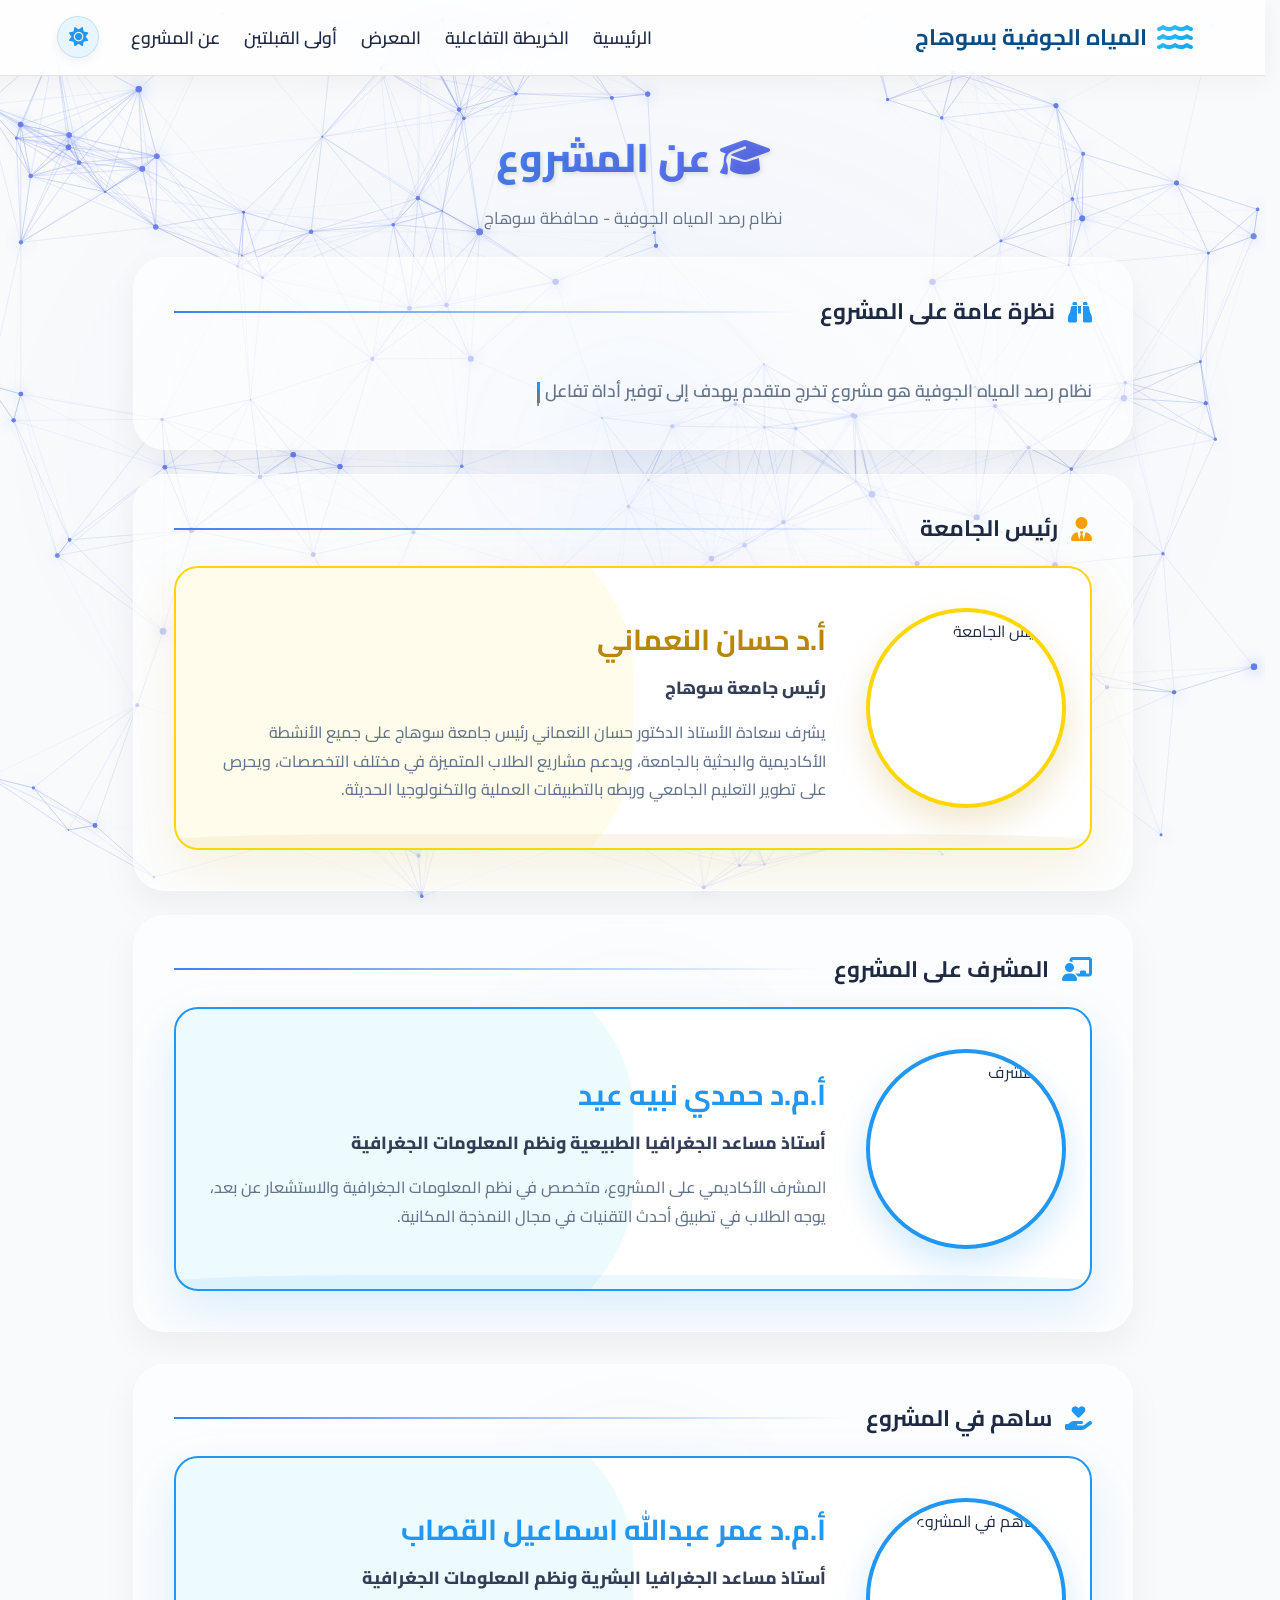
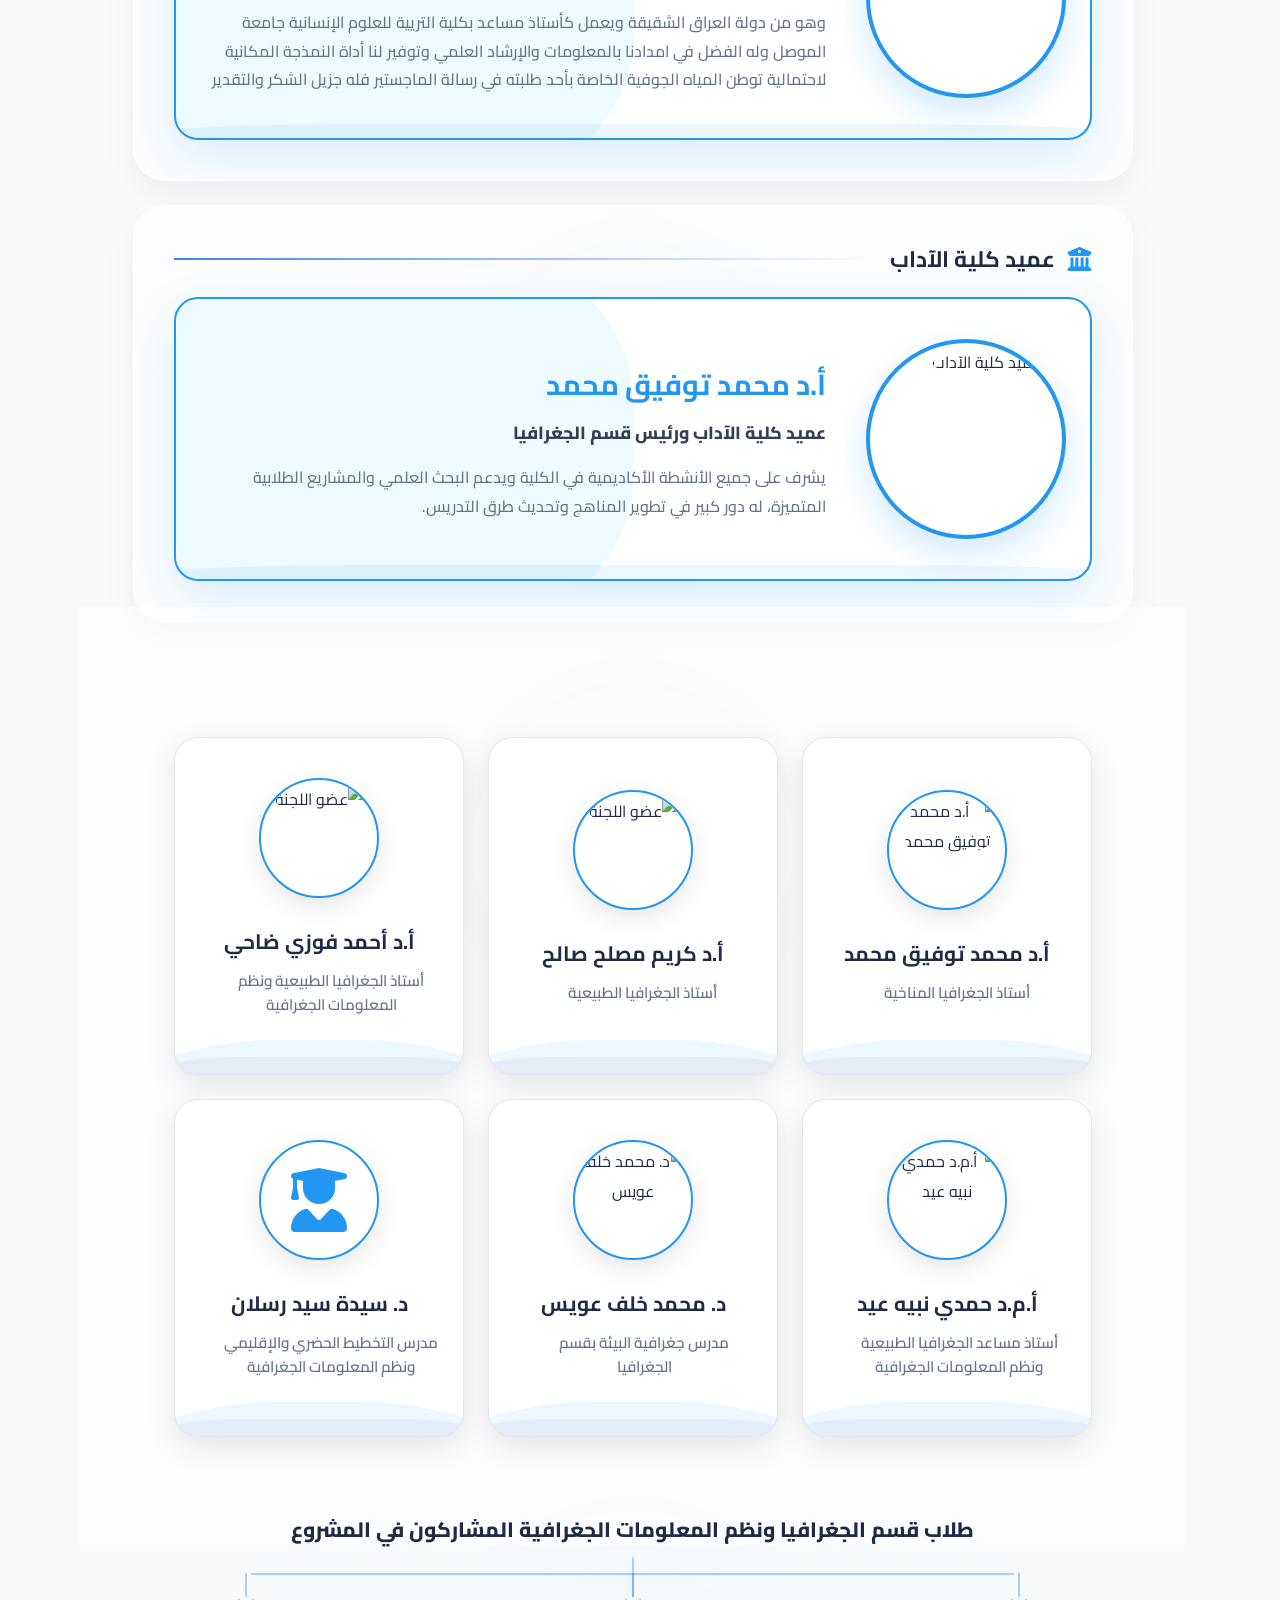
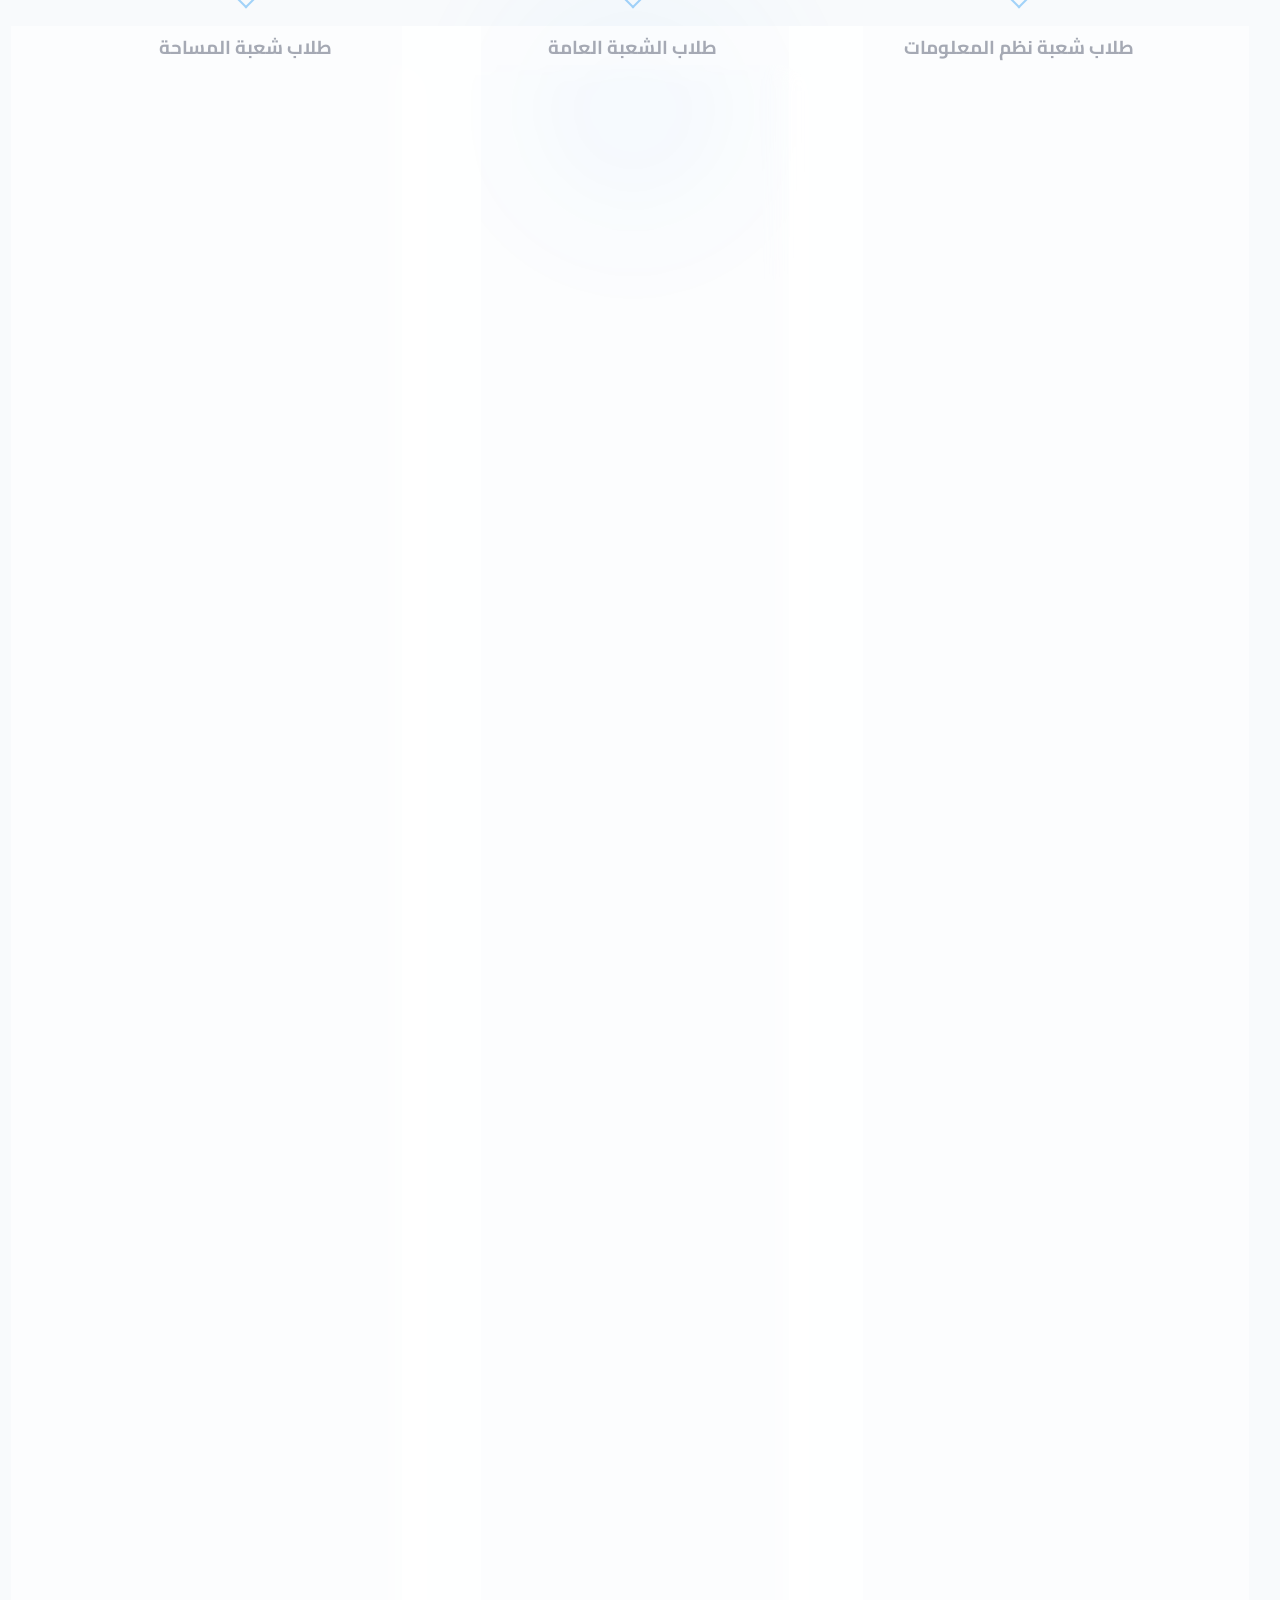
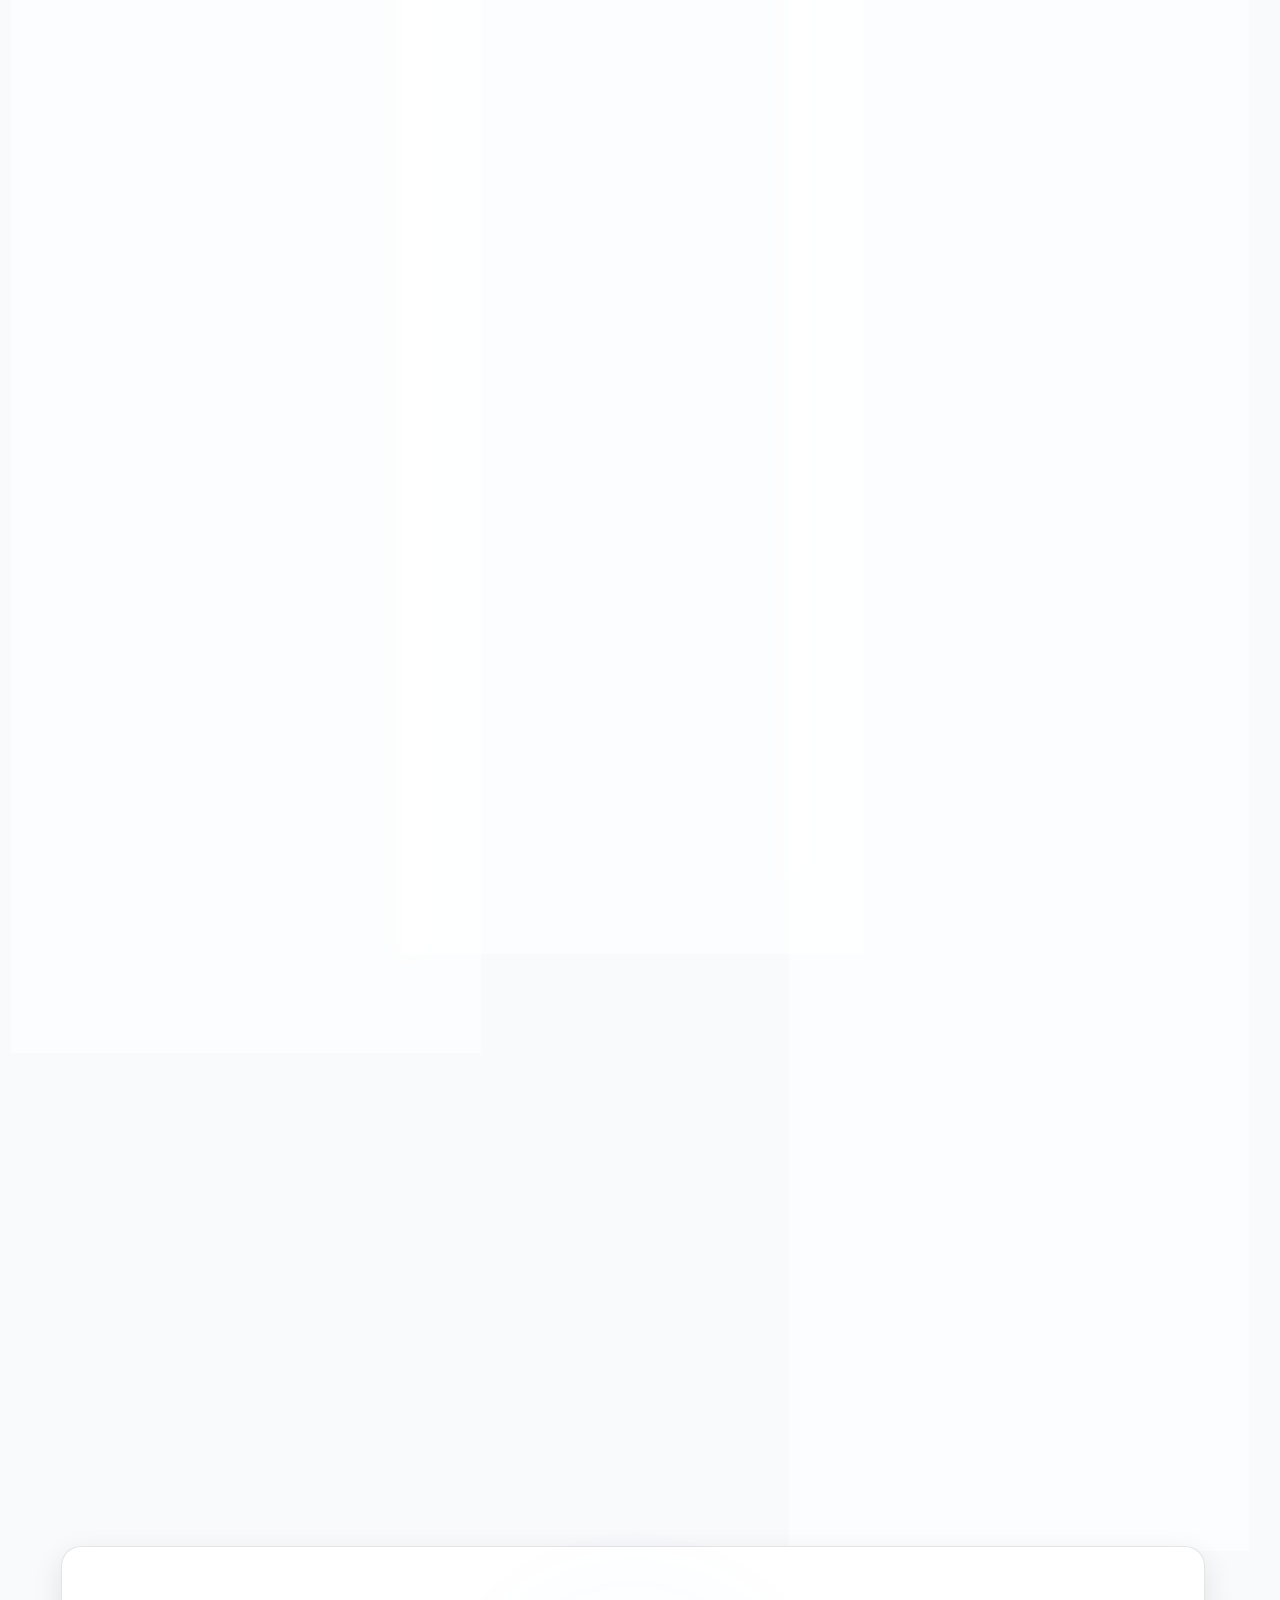
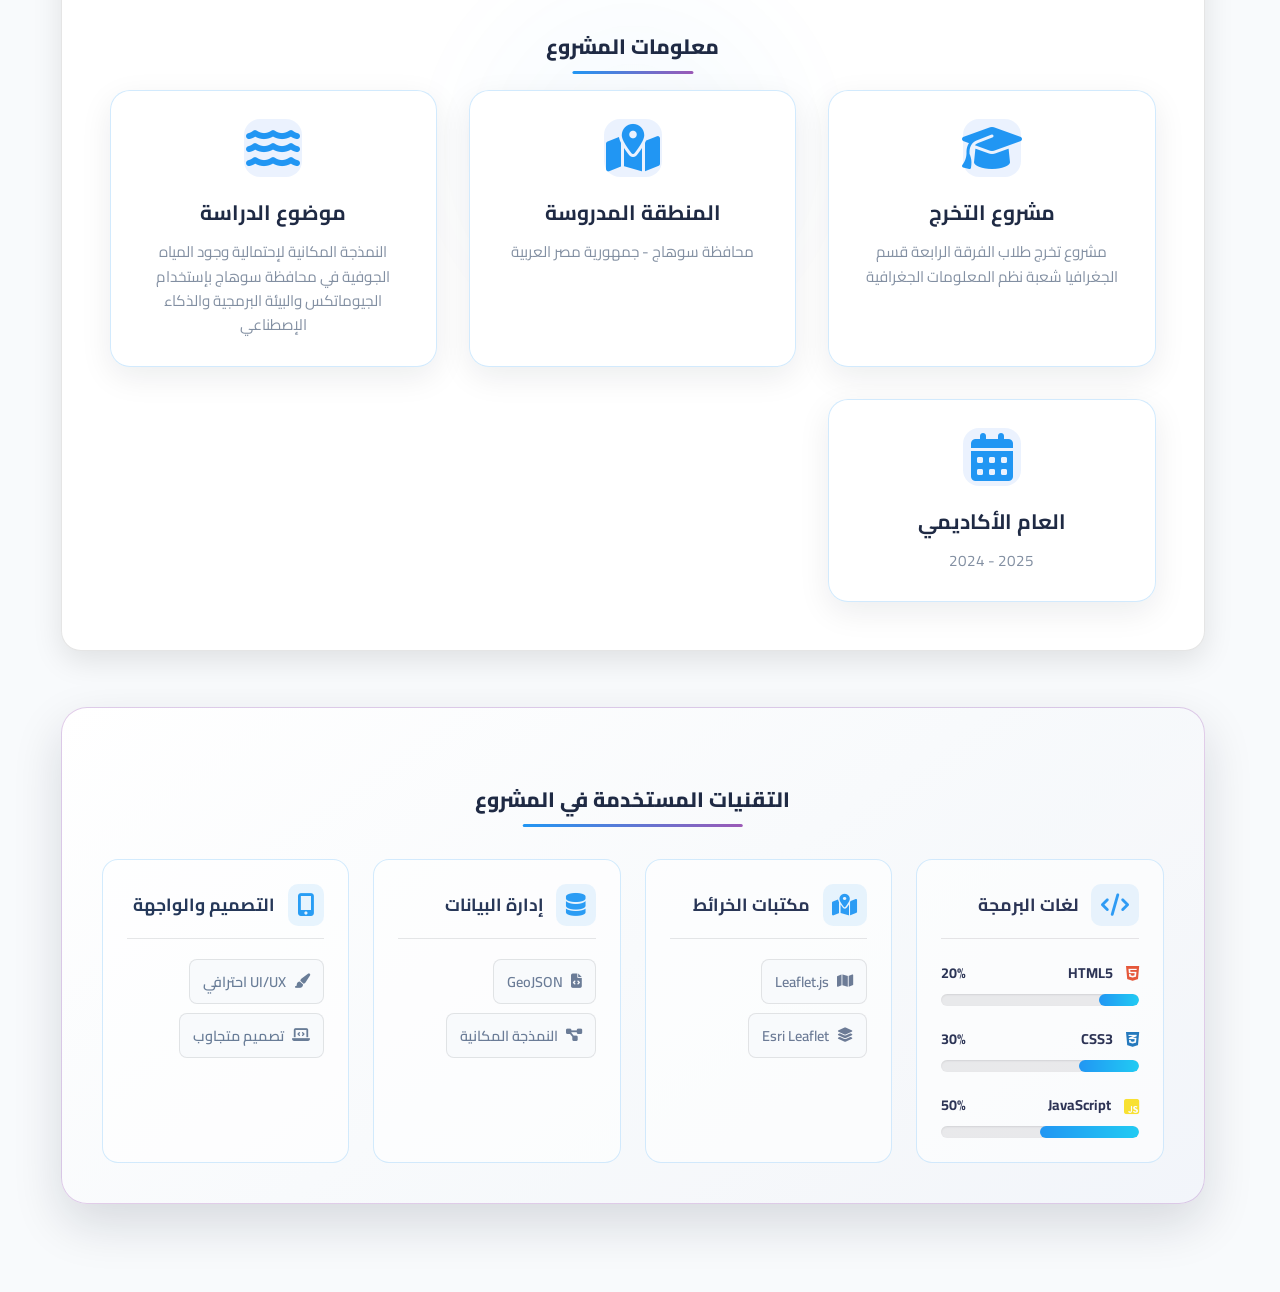
==== about.html @ 83d54e00 "Add files via upload" ====
<!DOCTYPE html>
<html lang="ar" dir="rtl">

<head>
    <meta charset="UTF-8">
    <meta name="viewport" content="width=device-width, initial-scale=1.0">
    <title>عن المشروع - النمذجة المكانية للمياه الجوفية</title>

    <!-- Fonts & Icons -->
    <link href="https://fonts.googleapis.com/css2?family=Cairo:wght@300;400;600;700;800&display=swap" rel="stylesheet">
    <link rel="stylesheet" href="https://cdnjs.cloudflare.com/ajax/libs/font-awesome/6.4.0/css/all.min.css">

    <!-- Network Animation CSS -->
    <link rel="stylesheet" href="css/network-animation.css">

    <!-- Theme Switcher CSS -->
    <link rel="stylesheet" href="css/theme-switcher.css">

    <style>
        :root {
            color-scheme: light dark;
            --accent-blue: #2196F3;
            --accent-blue-rgb: 33, 150, 243;
            --accent-purple-rgb: 155, 89, 182;
            --bg-primary: #f8fafc;
            --bg-card: #ffffff;
            --bg-card-rgb: 255, 255, 255;
            --text-primary: #1f2a44;
            --text-secondary: #64748b;
            --border-color: rgba(0, 0, 0, 0.1);
            --shadow: 0 10px 30px rgba(0, 0, 0, 0.1);
        }

        [data-theme="dark"] {
            --bg-primary: #0f172a;
            --bg-card: #1e293b;
            --bg-card-rgb: 30, 41, 59;
            --text-primary: #f8fafc;
            --text-secondary: #94a3b8;
            --border-color: rgba(255, 255, 255, 0.1);
        }

        * {
            margin: 0;
            padding: 0;
            box-sizing: border-box;
        }

        body {
            font-family: 'Cairo', sans-serif;
            background-color: var(--bg-primary);
            min-height: 100vh;
            color: var(--text-primary);
            overflow-x: hidden;
            width: 100%;
            position: relative;
            transition: background 0.4s ease, color 0.4s ease;
            overflow-x: hidden;
            /* Prevent horizontal scroll */
        }

        html {
            scrollbar-gutter: stable;
            isolation: isolate;
        }

        /* --- Theme Transition Animation --- */
        html.disable-transitions,
        html.disable-transitions *,
        html.disable-transitions *::before,
        html.disable-transitions *::after {
            transition: none !important;
        }

        ::view-transition-group(root) {
            animation-duration: 0.5s;
        }

        ::view-transition-old(root),
        ::view-transition-new(root) {
            animation: none;
            mix-blend-mode: normal;
        }

        [data-theme="dark"]::view-transition-new(root) {
            z-index: 9999;
        }

        [data-theme="light"]::view-transition-old(root) {
            z-index: 9999;
        }

        /* Navigation */
        /* Navbar Styles matching index.html */
        .navbar {
            position: fixed;
            top: 0;
            left: 0;
            right: 0;
            width: 100%;
            background: rgba(var(--bg-card-rgb, 255, 255, 255), 0.82);
            backdrop-filter: blur(20px);
            -webkit-backdrop-filter: blur(20px);
            z-index: 9000;
            transition: all 0.3s ease;
            box-shadow: 0 4px 30px rgba(0, 0, 0, 0.05);
            padding: 0.8rem 0;
            border-bottom: 1px solid var(--border-color);
        }

        .nav-container {
            max-width: 1200px;
            margin: 0 auto;
            padding: 0 2rem;
            display: flex;
            justify-content: space-between;
            align-items: center;
        }

        .nav-brand {
            display: flex;
            align-items: center;
            font-size: 1.5rem;
            font-weight: 700;
            font-size: clamp(1rem, 4vw, 1.4rem);
            color: #0f4c81;
            text-decoration: none;
        }

        [data-theme="dark"] .nav-brand {
            color: var(--text-primary);
        }

        .nav-brand i {
            margin-left: 10px;
            font-size: 2rem;
            background: linear-gradient(135deg, #38bdf8 0%, #0ea5e9 100%);
            -webkit-background-clip: text;
            -webkit-text-fill-color: transparent;
            background-clip: text;
        }

        /* Dark Mode Overrides for Navbar */
        [data-theme="dark"] .navbar {
            background: rgba(15, 23, 42, 0.95);
            border-bottom: 1px solid var(--border-color);
        }

        /* Navbar Scrolled State - Theme Aware */
        .navbar.scrolled {
            background: rgba(255, 255, 255, 0.98);
            box-shadow: 0 4px 20px rgba(0, 0, 0, 0.08);
        }

        [data-theme="dark"] .navbar.scrolled {
            background: rgba(15, 23, 42, 0.98);
        }

        .nav-links {
            display: flex;
            align-items: center;
            gap: 1.5rem;
        }

        .nav-link {
            text-decoration: none;
            color: var(--text-primary);
            font-weight: 600;
            transition: all 0.3s ease;
            position: relative;
            padding: 0.5rem 0;
            font-size: 1.1rem;
        }

        .hamburger {
            display: none;
            flex-direction: column;
            cursor: pointer;
        }

        .bar {
            width: 25px;
            height: 3px;
            background-color: var(--text-primary);
            margin: 3px 0;
            transition: 0.4s;
            z-index: 10001;
        }

        /* Professional Hamburger Animation */
        .hamburger .bar {
            transform-origin: center;
        }

        .hamburger.active .bar:nth-child(1) {
            transform: translateY(9px) rotate(45deg);
        }

        .hamburger.active .bar:nth-child(2) {
            opacity: 0;
            transform: translateX(20px);
        }

        .hamburger.active .bar:nth-child(3) {
            transform: translateY(-9px) rotate(-45deg);
        }

        @media (max-width: 992px) {
            .hamburger {
                display: flex;
            }

            .nav-links {
                position: fixed;
                right: -100%;
                top: 0;
                flex-direction: column;
                background-color: var(--bg-card);
                backdrop-filter: blur(25px);
                width: 320px;
                height: 100vh;
                text-align: right;
                transition: 0.4s cubic-bezier(0.4, 0, 0.2, 1);
                box-shadow: -15px 0 35px rgba(0, 0, 0, 0.1);
                padding: 100px 2rem 2rem;
                justify-content: flex-start;
                z-index: 10000;
            }

            .nav-links.active {
                right: 0;
            }
        }

        /* Main Content */
        .main-content {
            padding-top: 120px;
            min-height: 100vh;
            position: relative;
            z-index: 1;
        }

        .container {
            max-width: 1200px;
            margin: 0 auto;
            padding: 0 1.75rem 4rem;
        }

        .page-header {
            text-align: center;
            margin-bottom: 1.5rem;
            position: relative;
        }

        .page-title {
            font-size: clamp(1.8rem, 4vw, 2.5rem);
            font-weight: 800;
            margin-bottom: 0.5rem;
            background: linear-gradient(135deg, var(--accent-blue), #8b5cf6);
            -webkit-background-clip: text;
            -webkit-text-fill-color: transparent;
            background-clip: text;
            text-shadow: 2px 2px 4px rgba(0, 0, 0, 0.1);
        }

        .page-subtitle {
            font-size: 1.05rem;
            color: var(--text-secondary);
            max-width: 720px;
            margin: 0 auto;
            line-height: 1.8;
        }

        .section-title {
            font-size: 1.3rem;
            font-weight: 800;
            text-align: center;
            margin: 2rem auto 1rem;
            color: var(--text-primary);
            position: relative;
            display: table;
            padding-bottom: 0.5rem;
        }

        .section-title::after {
            content: '';
            position: absolute;
            left: 50%;
            bottom: 0;
            width: 70%;
            height: 3px;
            transform: translateX(-50%);
            background: linear-gradient(90deg, rgba(var(--accent-blue-rgb), 1), rgba(var(--accent-purple-rgb, 155, 89, 182), 1));
            border-radius: 999px;
        }

        /* Custom Card Header Style (Icon + Title + Line) */
        .card-header-custom {
            display: flex;
            flex-direction: row;
            align-items: center;
            gap: 1rem;
            margin-bottom: 1.5rem;
            width: 100%;
        }

        .icon-title-wrapper {
            display: flex;
            align-items: center;
            gap: 0.8rem;
            margin-bottom: 0;
        }

        .icon-title-wrapper i {
            font-size: 1.5rem;
            color: var(--accent-blue);
        }

        .title-text-group {
            display: flex;
            flex-direction: column;
            align-items: flex-start;
        }

        .icon-title-wrapper h2,
        .icon-title-wrapper h3 {
            font-size: 1.4rem;
            font-weight: 700;
            margin: 0;
            color: var(--text-primary);
            line-height: 1.2;
        }

        .header-subtitle {
            font-size: 0.85rem;
            color: var(--text-secondary);
            margin: 0;
            font-weight: 600;
        }

        .graduated-line {
            height: 2px;
            flex-grow: 1;
            background: linear-gradient(90deg, #3b82f6, transparent);
            border-radius: 0;
            opacity: 1;
        }

        /* Icon Colors Customization */
        .president-section .icon-title-wrapper i {
            color: #f59e0b !important;
            /* Gold for President */
        }

        .supervisor-section .icon-title-wrapper i,
        .dean-section .icon-title-wrapper i,
        .committee-section .icon-title-wrapper i {
            color: #2196F3 !important;
            /* Blue for others */
        }

        /* Group Indicator Arrow */
        .group-indicator {
            width: 12px;
            height: 12px;
            border-bottom: 2px solid var(--accent-blue);
            border-right: 2px solid var(--accent-blue);
            transform: rotate(45deg);
            margin: -3px auto 1.5rem;
            opacity: 0.4;
        }

        /* Shared card base */
        .glass-card {
            background: radial-gradient(circle at 10% 10%, rgba(var(--accent-blue-rgb), 0.14), transparent 40%),
                radial-gradient(circle at 90% 90%, rgba(var(--accent-purple-rgb, 155, 89, 182), 0.2), transparent 40%),
                rgba(var(--bg-card-rgb, 255, 255, 255), 0.9);
            border-radius: 22px;
            border: 1px solid rgba(var(--accent-blue-rgb), 0.2);
            box-shadow: 0 12px 40px rgba(15, 23, 42, 0.08);
            padding: 2.5rem 2rem;
            transition: transform 0.35s ease, box-shadow 0.35s ease, border 0.3s ease;
            position: relative;
            overflow: hidden;
            backface-visibility: hidden;
            will-change: transform;
        }

        @media (hover: hover) {
            .glass-card:hover {
                transform: translateY(-12px);
                box-shadow: 0 20px 60px rgba(15, 23, 42, 0.18);
                border-color: rgba(var(--accent-blue-rgb), 0.35);
            }
        }

        @media (hover: none) {
            .glass-card:hover {
                transform: none !important;
            }
        }

        .glass-card::before {
            content: '';
            position: absolute;
            inset: 8px;
            border-radius: 18px;
            border: 1px solid rgba(var(--accent-blue-rgb), 0.15);
            opacity: 0;
            transition: opacity 0.35s ease;
        }

        .glass-card:hover {
            transform: translateY(-12px);
            box-shadow: 0 20px 60px rgba(15, 23, 42, 0.18);
            border-color: rgba(var(--accent-blue-rgb), 0.35);
        }

        .glass-card:hover::before {
            opacity: 1;
        }

        .member-photo {
            width: 132px;
            height: 132px;
            margin: 0 auto 1.5rem;
            border-radius: 26px;
            overflow: hidden;
            border: 3px solid rgba(var(--accent-blue-rgb), 0.35);
            box-shadow: 0 15px 40px rgba(var(--accent-blue-rgb), 0.25);
            position: relative;
        }

        .member-photo::after {
            content: '';
            position: absolute;
            inset: 0;
            background: linear-gradient(135deg, rgba(255, 255, 255, 0.35), transparent 60%);
            opacity: 0;
            transition: opacity 0.35s ease;
        }

        .glass-card:hover .member-photo::after {
            opacity: 1;
        }

        .member-photo img {
            width: 100%;
            height: 100%;
            object-fit: cover;
        }

        .member-name {
            font-size: 1.4rem;
            font-weight: 800;
            color: var(--text-primary);
            margin-bottom: 0.35rem;
        }

        .member-title {
            font-size: 0.95rem;
            color: var(--text-secondary);
            margin-bottom: 1rem;
        }

        .member-description {
            font-size: 0.95rem;
            color: var(--text-secondary);
            line-height: 1.8;
        }

        .committee-grid {
            display: grid;
            grid-template-columns: repeat(auto-fit, minmax(260px, 1fr));
            gap: 1.5rem;
        }

        /* Professional Committee Cards with Wave Animation */
        .committee-member {
            position: relative;
            background: var(--bg-card);
            border: 1px solid var(--border-color);
            border-radius: 24px;
            padding: 2.5rem 1.5rem;
            text-align: center;
            overflow: hidden;
            transition: all 0.4s cubic-bezier(0.175, 0.885, 0.32, 1.275);
            box-shadow: var(--shadow);
            z-index: 1;
            margin: 0;
            display: flex;
            flex-direction: column;
            align-items: center;
            justify-content: center;
            backface-visibility: hidden;
            will-change: transform;
        }

        @media (hover: hover) {
            .committee-member:hover {
                transform: translateY(-10px);
                box-shadow: 0 20px 40px rgba(0, 0, 0, 0.12);
                border-color: var(--accent-blue);
            }
        }

        @media (hover: none) {
            .committee-member:hover {
                transform: none !important;
            }
        }

        /* Wave Animation Background */
        .committee-member::before {
            content: '';
            position: absolute;
            top: 90%;
            left: 50%;
            width: 300%;
            height: 300%;
            background: rgba(var(--accent-blue-rgb), 0.08);
            border-radius: 45%;
            transform: translateX(-50%) rotate(0deg);
            animation: waveRotate 12s linear infinite;
            z-index: -1;
            pointer-events: none;
        }

        .committee-member::after {
            content: '';
            position: absolute;
            top: 95%;
            left: 50%;
            width: 300%;
            height: 300%;
            background: rgba(var(--accent-purple-rgb, 155, 89, 182), 0.08);
            border-radius: 40%;
            transform: translateX(-50%) rotate(0deg);
            animation: waveRotate 18s linear infinite reverse;
            z-index: -1;
            pointer-events: none;
        }

        .committee-member:hover::before {
            top: 80%;
            background: rgba(var(--accent-blue-rgb), 0.15);
        }

        .committee-member:hover::after {
            top: 85%;
            background: rgba(var(--accent-purple-rgb, 155, 89, 182), 0.15);
        }

        .committee-member .member-photo {
            width: 120px;
            height: 120px;
            margin: 0 auto 1.5rem;
            border-radius: 50%;
            padding: 4px;
            background: var(--bg-card);
            border: 2px solid var(--accent-blue);
            box-shadow: 0 8px 25px rgba(0, 0, 0, 0.1);
            position: relative;
            z-index: 2;
            transition: all 0.3s ease;
        }

        .committee-member:hover .member-photo {
            transform: scale(1.05);
            box-shadow: 0 12px 30px rgba(var(--accent-blue-rgb), 0.25);
            border-color: #9b59b6;
        }

        .committee-member .member-photo img {
            width: 100%;
            height: 100%;
            object-fit: cover;
            border-radius: 50%;
        }

        .committee-member .member-name {
            font-size: 1.3rem;
            font-weight: 700;
            color: var(--text-primary);
            margin-bottom: 0.5rem;
            position: relative;
            z-index: 2;
        }

        .committee-member .member-title {
            font-size: 0.95rem;
            color: var(--text-secondary);
            line-height: 1.6;
            position: relative;
            z-index: 2;
            max-width: 90%;
        }

        /* President Special Style Override */
        .committee-member.president {
            background: var(--bg-card) !important;
            border: 2px solid #ffd700 !important;
            border-radius: 24px !important;
            box-shadow: 0 20px 50px rgba(212, 175, 55, 0.15) !important;
            overflow: hidden !important;
            position: relative !important;
            z-index: 1 !important;
            transition: transform 0.3s ease !important;
        }

        /* Horizontal Layout for President */
        .committee-member.president .member-content-wrapper {
            display: flex;
            align-items: center;
            text-align: right;
            gap: 2.5rem;
        }

        /* Golden Waves Animation (Matching other cards but Gold) */
        .committee-member.president::before {
            content: '';
            position: absolute;
            top: 90%;
            left: 50%;
            width: 300%;
            height: 300%;
            background: rgba(255, 215, 0, 0.08) !important;
            border-radius: 45%;
            transform: translateX(-50%) rotate(0deg);
            animation: waveRotate 15s linear infinite !important;
            z-index: -1;
            inset: auto !important;
            padding: 0 !important;
            mask: none !important;
            -webkit-mask: none !important;
        }

        .committee-member.president::after {
            content: '';
            position: absolute;
            top: 95%;
            left: 50%;
            width: 300%;
            height: 300%;
            background: rgba(184, 134, 11, 0.08) !important;
            border-radius: 40%;
            transform: translateX(-50%) rotate(0deg);
            animation: waveRotate 20s linear infinite reverse !important;
            z-index: -1;
            pointer-events: none;
            background-image: none !important;
        }

        [data-theme="dark"] .committee-member.president {
            box-shadow: 0 20px 50px rgba(0, 0, 0, 0.3) !important;
        }

        .committee-member.president .member-name {
            color: #b8860b !important;
            font-size: 1.8rem !important;
            margin-bottom: 0.5rem !important;
        }

        [data-theme="dark"] .committee-member.president .member-name {
            color: #ffd700 !important;
        }

        .committee-member.president .member-title {
            color: var(--text-primary) !important;
            font-weight: 800 !important;
            font-size: 1.1rem !important;
            opacity: 0.9;
        }

        .committee-member.president .member-description {
            color: var(--text-secondary) !important;
            font-weight: 500 !important;
            font-size: 1rem !important;
            line-height: 1.8 !important;
            max-width: 100% !important;
        }

        .committee-member.president .member-photo {
            width: 200px !important;
            height: 200px !important;
            border: 4px solid #ffd700 !important;
            box-shadow: 0 15px 35px rgba(184, 134, 11, 0.2) !important;
            background: white !important;
            margin: 0 !important;
            flex-shrink: 0;
        }

        .committee-member.president .member-info {
            flex: 1;
        }

        .committee-member.president .member-content-wrapper {
            position: relative;
            z-index: 2;
        }

        /* Responsive adjustments for President Card */
        @media (max-width: 768px) {
            .committee-member.president .member-content-wrapper {
                flex-direction: column;
                text-align: center;
                gap: 1.5rem;
            }

            .committee-member.president .member-photo {
                width: 160px !important;
                height: 160px !important;
            }
        }

        /* Blue Leader Style (Supervisor & Dean) - Matches President Style */
        .committee-member.blue-leader {
            background: var(--bg-card) !important;
            border: 2px solid #2196F3 !important;
            border-radius: 24px !important;
            box-shadow: 0 20px 50px rgba(33, 150, 243, 0.15) !important;
            overflow: hidden !important;
            position: relative !important;
            z-index: 1 !important;
            transition: transform 0.3s ease !important;
        }

        .committee-member.blue-leader .member-content-wrapper {
            display: flex;
            align-items: center;
            text-align: right;
            gap: 2.5rem;
        }

        /* Blue Waves Animation */
        .committee-member.blue-leader::before {
            content: '';
            position: absolute;
            top: 90%;
            left: 50%;
            width: 300%;
            height: 300%;
            background: rgba(33, 203, 243, 0.08) !important;
            border-radius: 45%;
            transform: translateX(-50%) rotate(0deg);
            animation: waveRotate 15s linear infinite !important;
            z-index: -1;
            inset: auto !important;
            padding: 0 !important;
            mask: none !important;
            -webkit-mask: none !important;
        }

        .committee-member.blue-leader::after {
            content: '';
            position: absolute;
            top: 95%;
            left: 50%;
            width: 300%;
            height: 300%;
            background: rgba(33, 150, 243, 0.08) !important;
            border-radius: 40%;
            transform: translateX(-50%) rotate(0deg);
            animation: waveRotate 20s linear infinite reverse !important;
            z-index: -1;
            pointer-events: none;
            background-image: none !important;
        }

        [data-theme="dark"] .committee-member.blue-leader {
            box-shadow: 0 20px 50px rgba(0, 0, 0, 0.3) !important;
        }

        .committee-member.blue-leader .member-name {
            color: #2196F3 !important;
            font-size: 1.8rem !important;
            margin-bottom: 0.5rem !important;
        }

        [data-theme="dark"] .committee-member.blue-leader .member-name {
            color: #21CBF3 !important;
        }

        .committee-member.blue-leader .member-title {
            color: var(--text-primary) !important;
            font-weight: 800 !important;
            font-size: 1.1rem !important;
            opacity: 0.9;
        }

        .committee-member.blue-leader .member-description {
            color: var(--text-secondary) !important;
            font-weight: 500 !important;
            font-size: 1rem !important;
            line-height: 1.8 !important;
            max-width: 100% !important;
        }

        .committee-member.blue-leader .member-photo {
            width: 200px !important;
            height: 200px !important;
            border: 4px solid #2196F3 !important;
            box-shadow: 0 15px 35px rgba(33, 150, 243, 0.2) !important;
            background: white !important;
            margin: 0 !important;
            flex-shrink: 0;
        }

        .committee-member.blue-leader .member-info {
            flex: 1;
        }

        @media (max-width: 768px) {
            .committee-member.blue-leader .member-content-wrapper {
                flex-direction: column;
                text-align: center;
                gap: 1.5rem;
            }

            .committee-member.blue-leader .member-photo {
                width: 160px !important;
                height: 160px !important;
            }
        }

        .member-badge {
            display: inline-flex;
            align-items: center;
            gap: 0.4rem;
            background: rgba(var(--accent-blue-rgb), 0.14);
            color: var(--accent-blue);
            border-radius: 999px;
            padding: 0.35rem 0.9rem;
            font-size: 0.85rem;
            font-weight: 600;
            margin-bottom: 1rem;
            transition: background 0.3s ease, color 0.3s ease;
        }

        [data-theme="dark"] .member-badge {
            background: rgba(var(--accent-blue-rgb), 0.2);
            color: #e0ebff;
        }

        .member-actions {
            display: flex;
            gap: 0.5rem;
            justify-content: center;
            margin-top: 1.75rem;
        }

        .member-actions a {
            display: inline-flex;
            align-items: center;
            justify-content: center;
            width: 40px;
            height: 40px;
            border-radius: 12px;
            background: rgba(var(--accent-blue-rgb), 0.15);
            color: var(--accent-blue);
            border: 1px solid rgba(var(--accent-blue-rgb), 0.25);
            transition: transform 0.25s ease, box-shadow 0.25s ease;
        }

        .member-actions a:hover {
            transform: translateY(-4px);
            box-shadow: 0 12px 32px rgba(var(--accent-blue-rgb), 0.25);
        }

        [data-theme="dark"] .member-actions a {
            background: rgba(var(--accent-blue-rgb), 0.18);
            color: #e0ebff;
            border-color: rgba(var(--accent-blue-rgb), 0.35);
        }

        .students-section .glass-card {
            padding: 1.8rem;
        }

        .students-grid.compact {
            display: grid;
            grid-template-columns: repeat(auto-fit, minmax(170px, 1fr));
            gap: 0.75rem;
        }

        .student-chip {
            background: rgba(var(--accent-blue-rgb), 0.12);
            color: var(--text-primary);
            border-radius: 12px;
            padding: 0.6rem 0.75rem;
            font-size: 0.9rem;
            font-weight: 600;
            border: 1px solid rgba(var(--accent-blue-rgb), 0.22);
            transition: transform 0.25s ease, box-shadow 0.25s ease;
        }

        .student-chip:hover {
            transform: translateY(-3px);
            box-shadow: 0 12px 26px rgba(var(--accent-blue-rgb), 0.2);
        }

        [data-theme="dark"] .student-chip {
            background: rgba(var(--accent-blue-rgb), 0.18);
            color: #e0ebff;
            border-color: rgba(var(--accent-blue-rgb), 0.28);
        }

        /* Tree Structure Lines */
        .students-section {
            position: relative;
        }

        .students-section .section-title {
            z-index: 2;
            margin-bottom: 2.5rem !important;
        }

        .students-section .section-title::after {
            /* Vertical line from main title */
            content: '';
            position: absolute;
            bottom: -2.5rem;
            left: 50%;
            width: 2px;
            height: 2.5rem;
            background: var(--accent-blue);
            transform: translateX(-50%);
            z-index: 0;
            opacity: 0.4;
            border-radius: 0;
        }

        .students-grid.three-columns {
            position: relative;
        }

        /* Horizontal Line connecting groups */
        .students-grid.three-columns::before {
            content: '';
            position: absolute;
            top: -1.5rem;
            /* Position in the gap */
            left: 16.66%;
            /* Center of first column approx */
            right: 16.66%;
            /* Center of last column approx */
            height: 2px;
            background: var(--accent-blue);
            z-index: 0;
            opacity: 0.4;
        }

        .subsection {
            position: relative;
            display: flex;
            flex-direction: column;
            align-items: center;
            /* Ensure centering */
            width: 100%;
        }

        /* Vertical line to each group */
        .subsection::before {
            content: '';
            position: absolute;
            top: -1.5rem;
            /* Connect to horizontal line */
            left: 50%;
            width: 2px;
            height: 1.5rem;
            background: var(--accent-blue);
            transform: translateX(-50%);
            z-index: 0;
            opacity: 0.4;
        }

        @media (max-width: 992px) {

            /* Hide desktop connectors and adjust title */
            .students-section .section-title::after {
                display: none;
            }

            .students-section .section-title {
                margin-bottom: 3rem !important;
            }

            /* Mobile Vertical Layout for Students */
            .students-grid.three-columns {
                grid-template-columns: 1fr !important;
                gap: 3rem;
                /* Adjusted to match title gap */
                position: relative;
                padding: 0 1rem;
            }

            /* Arrow from Main Title to First Group */
            .students-section .section-title {
                position: relative;
                margin-bottom: 3rem !important;
            }

            .students-section .section-title::after {
                content: '';
                position: absolute;
                bottom: -3rem;
                left: 50%;
                transform: translateX(-50%);
                width: 2px;
                height: 3rem;
                background: var(--accent-blue);
                opacity: 0.5;
                display: block !important;
                border: none;
            }

            .students-section .section-title::before {
                content: '';
                position: absolute;
                bottom: -3rem;
                left: 50%;
                transform: translateX(-50%) rotate(45deg);
                width: 10px;
                height: 10px;
                border-bottom: 2px solid var(--accent-blue);
                border-right: 2px solid var(--accent-blue);
                z-index: 1;
                margin-bottom: 2px;
            }

            /* Connectors between groups (Reverted to Top-Anchored) */
            /* Reset desktop connector first */
            .subsection::before {
                content: none;
            }

            /* Connectors between groups (Line) - Now attached above the title of next group */
            .subsection:not(:first-child)::after {
                content: '';
                position: absolute;
                top: -3rem;
                /* Spanning the gap from above */
                left: 50%;
                transform: translateX(-50%);
                width: 2px;
                height: 3rem;
                background: var(--accent-blue);
                opacity: 0.5;
                z-index: 0;
            }

            /* Arrow Head - Landed precisely above the subtitle */
            .subsection:not(:first-child)::before {
                content: '';
                position: absolute;
                top: -1rem;
                /* Positioning just above the subtitle */
                left: 50%;
                transform: translateX(-50%) rotate(45deg);
                width: 10px;
                height: 10px;
                border-bottom: 2px solid var(--accent-blue);
                border-right: 2px solid var(--accent-blue);
                z-index: 2;
                display: block;
            }

            /* Hide the top horizontal line from desktop view */
            .students-grid.three-columns::after {
                display: none;
            }

            /* Remove desktop connectors */
            .students-grid.three-columns::before {
                display: none;
            }

            .subsection::before {
                display: none;
            }

            /* Remove desktop vertical line */

            /* Ensure subsection is relative for absolute positioning of arrows */
            .subsection {
                position: relative;
                width: 100%;
            }

            /* Hide the group indicator arrow inside the card since we have external arrows */
            .group-indicator {
                display: none;
            }
        }

        .info-grid {
            display: grid;
            grid-template-columns: repeat(auto-fit, minmax(220px, 1fr));
            gap: 1.5rem;
        }

        .info-item {
            background: rgba(var(--bg-card-rgb, 255, 255, 255), 0.92);
            border-radius: 20px;
            padding: 1.75rem 1.5rem;
            border: 1px solid rgba(var(--accent-blue-rgb), 0.2);
            position: relative;
            overflow: hidden;
            transition: transform 0.3s ease, box-shadow 0.3s ease;
            box-shadow: 0 10px 32px rgba(15, 23, 42, 0.08);
            display: flex;
            flex-direction: column;
            align-items: center;
            text-align: center;
        }

        .info-item::before {
            content: '';
            position: absolute;
            inset: 0;
            background: linear-gradient(135deg, rgba(var(--accent-blue-rgb), 0.12), rgba(var(--accent-purple-rgb, 155, 89, 182), 0.12));
            opacity: 0;
            transition: opacity 0.3s ease;
        }

        .info-item:hover {
            transform: translateY(-8px);
            box-shadow: 0 16px 40px rgba(15, 23, 42, 0.18);
        }

        .info-item:hover::before {
            opacity: 1;
        }

        .info-icon {
            width: 58px;
            height: 58px;
            border-radius: 16px;
            background: rgba(59, 130, 246, 0.1);
            color: #3b82f6;
            display: flex;
            align-items: center;
            justify-content: center;
            font-size: 1.4rem;
            margin: 0 auto 1.1rem auto;
            box-shadow: none;
        }

        [data-theme="dark"] .info-icon {
            background: rgba(59, 130, 246, 0.2);
            color: #60a5fa;
        }

        .info-title {
            font-size: 1.1rem;
            color: var(--text-primary);
            font-weight: 700;
            margin-bottom: 0.5rem;
        }

        .info-description {
            font-size: 0.95rem;
            color: var(--text-secondary);
            line-height: 1.7;
        }

        .tech-container-wrapper {
            margin-top: 3.5rem;
        }

        .tech-container {
            text-align: center;
            padding: 2.5rem;
            border-radius: 26px;
            background: linear-gradient(145deg, #ffffff, #f1f5f9);
            border: 1px solid rgba(var(--accent-purple-rgb, 155, 89, 182), 0.3);
            box-shadow: 0 20px 50px rgba(15, 23, 42, 0.14);
            position: relative;
            overflow: hidden;
        }

        [data-theme="dark"] .tech-container {
            background: linear-gradient(145deg, #1e293b, #0f172a);
            border-color: rgba(var(--accent-purple-rgb, 155, 89, 182), 0.4);
            box-shadow: 0 24px 60px rgba(10, 13, 24, 0.6);
        }

        .tech-container::before {
            content: '';
            position: absolute;
            inset: 0;
            background: linear-gradient(135deg, rgba(var(--accent-blue-rgb), 0.12), rgba(var(--accent-purple-rgb, 155, 89, 182), 0.12));
            mix-blend-mode: screen;
        }

        .tech-grid-new {
            display: grid;
            grid-template-columns: repeat(auto-fit, minmax(160px, 1fr));
            gap: 1.5rem;
            justify-items: center;
            margin-top: 2.5rem;
        }

        .tech-item-new {
            width: 100%;
            max-width: 190px;
            padding: 1.2rem 1rem;
            border-radius: 16px;
            background: rgba(var(--bg-card-rgb, 255, 255, 255), 0.86);
            border: 1px solid rgba(var(--accent-blue-rgb), 0.22);
            display: flex;
            flex-direction: column;
            align-items: center;
            gap: 0.8rem;
            color: var(--text-primary);
            transition: transform 0.3s ease, box-shadow 0.3s ease, border-color 0.3s ease;
            position: relative;
            overflow: hidden;
        }

        .tech-item-new::after {
            content: '';
            position: absolute;
            inset: 0;
            background: linear-gradient(135deg, rgba(var(--accent-blue-rgb), 0.1), rgba(var(--accent-purple-rgb, 155, 89, 182), 0.1));
            opacity: 0;
            transition: opacity 0.3s ease;
        }

        .tech-item-new:hover {
            transform: translateY(-6px);
            box-shadow: 0 16px 42px rgba(var(--accent-blue-rgb), 0.2);
            border-color: rgba(var(--accent-blue-rgb), 0.4);
        }

        .tech-item-new:hover::after {
            opacity: 1;
        }

        .tech-icon-new {
            font-size: 1.9rem;
            color: var(--accent-blue);
            text-shadow: 0 10px 24px rgba(var(--accent-blue-rgb), 0.25);
        }

        .tech-name-new {
            font-size: 1rem;
            font-weight: 700;
        }

        /* New Categorized Tech Section Styles */
        .tech-categories-grid {
            display: grid;
            grid-template-columns: repeat(auto-fit, minmax(240px, 1fr));
            gap: 1.5rem;
            margin-top: 2rem;
            text-align: right;
        }

        .tech-category-card {
            background: rgba(var(--bg-card-rgb, 255, 255, 255), 0.6);
            border: 1px solid rgba(var(--accent-blue-rgb), 0.2);
            border-radius: 16px;
            padding: 1.5rem;
            transition: transform 0.3s ease, box-shadow 0.3s ease;
        }

        .tech-category-card:hover {
            transform: translateY(-5px);
            box-shadow: 0 10px 30px rgba(0, 0, 0, 0.08);
            border-color: var(--accent-blue);
        }

        .category-header {
            display: flex;
            align-items: center;
            gap: 0.8rem;
            margin-bottom: 1.2rem;
            border-bottom: 1px solid var(--border-color);
            padding-bottom: 0.8rem;
        }

        .category-icon {
            font-size: 1.4rem;
            color: var(--accent-blue);
            background: rgba(var(--accent-blue-rgb), 0.1);
            padding: 0.6rem;
            border-radius: 10px;
        }

        .category-header h3 {
            font-size: 1.1rem;
            font-weight: 700;
            margin: 0;
            color: var(--text-primary);
        }

        .tech-items-list {
            display: flex;
            flex-wrap: wrap;
            gap: 0.6rem;
        }

        .tech-pill {
            display: inline-flex;
            align-items: center;
            gap: 0.5rem;
            background: var(--bg-primary);
            padding: 0.5rem 0.8rem;
            border-radius: 8px;
            font-size: 0.9rem;
            font-weight: 600;
            color: var(--text-secondary);
            border: 1px solid var(--border-color);
            transition: all 0.2s ease;
        }

        .tech-pill:hover {
            background: rgba(var(--accent-blue-rgb), 0.1);
            color: var(--accent-blue);
            border-color: var(--accent-blue);
        }

        /* Glass Wrapper for Nested Cards */
        .glass-wrapper {
            background: rgba(255, 255, 255, 0.6);
            backdrop-filter: blur(12px);
            border: 1px solid rgba(255, 255, 255, 0.3);
            border-radius: 32px;
            padding: 2.5rem;
            box-shadow: 0 15px 35px rgba(0, 0, 0, 0.05);
            margin: 0 auto;
            max-width: 1000px;
            position: relative;
            overflow: hidden;
        }

        .progress-fill {
            /* Unified Progress Bar Color */
            background: linear-gradient(90deg, #2196F3, #21CBF3) !important;
        }

        [data-theme="dark"] .glass-wrapper {
            background: rgba(30, 41, 59, 0.7);
            border-color: rgba(255, 255, 255, 0.1);
            box-shadow: 0 15px 35px rgba(0, 0, 0, 0.2);
        }

        /* Typewriter Cursor */
        .cursor {
            display: inline-block;
            width: 3px;
            height: 1.2em;
            background-color: var(--accent-blue);
            animation: blink 1s infinite;
            vertical-align: middle;
            margin-right: 5px;
        }

        @keyframes blink {

            0%,
            100% {
                opacity: 1;
            }

            50% {
                opacity: 0;
            }
        }

        /* Tech Progress Bars */
        .tech-progress-list {
            display: flex;
            flex-direction: column;
            gap: 1.2rem;
        }

        .tech-progress-item {
            width: 100%;
        }

        .tech-info {
            display: flex;
            justify-content: space-between;
            align-items: center;
            margin-bottom: 0.5rem;
            font-size: 0.9rem;
            font-weight: 700;
            color: var(--text-primary);
        }

        .tech-info i {
            margin-left: 0.6rem;
            font-size: 1.1rem;
            vertical-align: middle;
        }

        .progress-bar {
            height: 12px;
            background: rgba(0, 0, 0, 0.08);
            border-radius: 10px;
            overflow: hidden;
            box-shadow: inset 0 1px 2px rgba(0, 0, 0, 0.1);
        }

        [data-theme="dark"] .progress-bar {
            background: rgba(255, 255, 255, 0.1);
        }

        .progress-fill {
            height: 100%;
            border-radius: 10px;
            position: relative;
            overflow: hidden;
        }

        .progress-fill::after {
            content: '';
            position: absolute;
            top: 0;
            left: 0;
            bottom: 0;
            right: 0;
            background: linear-gradient(90deg, rgba(255, 255, 255, 0) 0%, rgba(255, 255, 255, 0.3) 50%, rgba(255, 255, 255, 0) 100%);
            transform: translateX(-100%);
            animation: shimmer 2s infinite;
        }

        @keyframes shimmer {
            100% {
                transform: translateX(100%);
            }
        }

        /* Smooth subtle fade for sections */
        section {
            position: relative;
            margin-bottom: 1.5rem;
        }

        section::before {
            content: '';
            position: absolute;
            top: -40px;
            left: 50%;
            transform: translateX(-50%);
            width: clamp(260px, 60vw, 520px);
            height: clamp(240px, 55vw, 480px);
            background: radial-gradient(circle at center, rgba(var(--accent-blue-rgb), 0.12), transparent 65%);
            filter: blur(22px);
            opacity: 0.35;
            pointer-events: none;
            transition: opacity 0.3s ease;
        }

        section:hover::before {
            opacity: 0.5;
        }

        @media (max-width: 992px) {
            .nav-container {
                padding: 0 1.5rem;
            }

            .nav-btn {
                padding: 0.65rem 1rem;
            }
        }

        @media (max-width: 768px) {
            .nav-links {
                gap: 0.5rem;
            }

            .nav-btn {
                padding: 0.6rem 0.9rem;
                border-radius: 10px;
            }

            .nav-container {
                padding: 0 1.1rem;
            }

            .glass-card {
                padding: 2rem 1.5rem;
            }
        }

        .team-member {
            background: var(--card-bg);
            backdrop-filter: blur(20px);
            border-radius: 20px;
            padding: 2rem;
            text-align: center;
            border: 1px solid rgba(255, 255, 255, 0.1);
            transition: all 0.3s ease;
            position: relative;
            overflow: hidden;
        }

        .team-member::before {
            content: '';
            position: absolute;
            top: 0;
            left: 0;
            right: 0;
            height: 4px;
            background: var(--accent-blue);
            transform: scaleX(0);
            transition: transform 0.3s ease;
        }

        .team-member:hover::before {
            transform: scaleX(1);
        }

        .team-member:hover {
            transform: translateY(-10px);
            box-shadow: var(--shadow-hover);
            background: var(--card-hover);
        }

        .member-photo {
            width: 120px;
            height: 120px;
            border-radius: 50%;
            margin: 0 auto 1.5rem;
            overflow: hidden;
            border: 4px solid rgba(255, 255, 255, 0.2);
            transition: all 0.3s ease;
        }

        .member-photo img {
            width: 100%;
            height: 100%;
            object-fit: cover;
        }

        .team-member:hover .member-photo {
            transform: scale(1.1);
            border-color: var(--accent-blue);
        }

        .member-name {
            font-size: 1.4rem;
            font-weight: 700;
            margin-bottom: 0.5rem;
            color: var(--text-primary);
        }

        .member-title {
            font-size: 1.1rem;
            color: var(--accent-blue);
            margin-bottom: 1rem;
            font-weight: 600;
        }

        .member-description {
            font-size: 0.95rem;
            color: var(--text-secondary);
            line-height: 1.6;
        }

        /* President Special Card */
        .president-card {
            background: #FFD700;
            color: #1a1a1a;
            border: 2px solid #FFD700;
        }

        .president-card .member-name,
        .president-card .member-title {
            color: #1a1a1a;
        }

        .president-card .member-description {
            color: rgba(26, 26, 26, 0.8);
        }

        /* Students Section */
        .students-section {
            margin-bottom: 4rem;
        }

        .students-grid {
            display: grid;
            grid-template-columns: repeat(auto-fit, minmax(260px, 1fr));
            gap: 1.5rem;
        }

        .students-grid.three-columns {
            grid-template-columns: repeat(3, 1fr);
            align-items: start;
            gap: 1.5rem;
        }

        .student-card {
            position: relative !important;
            height: auto !important;
            perspective: none !important;
            background: #ffffff !important;
            border: 1px solid #e6eef0 !important;
            border-radius: 16px !important;
            box-shadow: 0 10px 25px rgba(0, 0, 0, 0.06) !important;
            overflow: hidden;
            padding: 1rem;
            animation: fadeUp 0.6s ease-out both;
        }


        .student-card .card-inner {
            height: 100%;
        }

        .student-card:hover .card-inner {
            transform: rotateY(180deg);
        }

        .student-card .card-front {
            background: var(--bg-card);
            /* or transparent */
            border: 2px solid #e9ecef;
            box-shadow: 0 15px 35px rgba(0, 0, 0, 0.1);
            position: relative;
        }

        .student-card .card-front {
            color: var(--text-primary);
        }


        .student-card .card-back {
            background: var(--bg-secondary);
            color: white;

            transform: rotateY(180deg);
            box-shadow: 0 15px 35px rgba(102, 126, 234, 0.4);
        }

        .student-number {
            position: absolute;
            top: -20px;
            right: -20px;
            width: 60px;
            height: 60px;
            background: linear-gradient(135deg, #667eea, #764ba2);
            border-radius: 50%;
            display: flex;
            align-items: center;
            justify-content: center;
            font-weight: 800;
            font-size: 1.8rem;
            color: white;
            box-shadow: 0 10px 25px rgba(102, 126, 234, 0.5);
            animation: rotate-number 4s linear infinite;
            border: 3px solid white;
            z-index: 10;
        }

        .student-number::before {
            content: '';
            position: absolute;
            top: -3px;
            left: -3px;
            right: -3px;
            bottom: -3px;
            background: linear-gradient(45deg, #667eea, #764ba2, #f093fb, #f5576c);
            border-radius: 50%;
            z-index: -1;
            animation: rotate-border 2s linear infinite;
        }

        @keyframes rotate-number {
            0% {
                transform: rotate(0deg) scale(1);
            }

            25% {
                transform: rotate(90deg) scale(1.1);
            }

            50% {
                transform: rotate(180deg) scale(1);
            }

            75% {
                transform: rotate(270deg) scale(1.1);
            }

            100% {
                transform: rotate(360deg) scale(1);
            }
        }

        @keyframes rotate-border {
            0% {
                transform: rotate(0deg);
            }

            100% {
                transform: rotate(360deg);
            }
        }

        /* President Card - Golden Design */
        .president-card {
            background: linear-gradient(135deg, #ffd700, #ffed4e, #ffd700);
            border: 3px solid #b8860b;
            border-radius: 25px;
            padding: 2.5rem;
            text-align: center;
            position: relative;
            overflow: hidden;
            box-shadow: 0 20px 40px rgba(255, 215, 0, 0.3);
            margin: 2rem auto;
            max-width: 500px;
        }

        .president-card::before {
            content: '';
            position: absolute;
            top: -50%;
            left: -50%;
            width: 200%;
            height: 200%;
            background: linear-gradient(45deg, transparent, rgba(255, 255, 255, 0.1), transparent);
            animation: rotateBackground 4s linear infinite;
            z-index: 1;
        }

        .president-card .card-content {
            position: relative;
            z-index: 2;
        }

        .president-card .member-photo {
            width: 120px;
            height: 120px;
            border-radius: 50%;
            margin: 0 auto 1.5rem;
            border: 4px solid #b8860b;
            overflow: hidden;
            box-shadow: 0 10px 25px rgba(0, 0, 0, 0.2);
        }

        .president-card .member-name {
            font-size: 1.8rem;
            font-weight: 800;
            color: var(--text-primary);
            margin-bottom: 0.5rem;
            text-shadow: 2px 2px 4px rgba(0, 0, 0, 0.1);
        }

        .president-card .member-title {
            font-size: 1.2rem;
            color: #b8860b;
            font-weight: 600;
            margin-bottom: 1rem;
        }

        .president-card .member-description {
            font-size: 1rem;
            color: var(--text-secondary);
            line-height: 1.6;
            font-weight: 500;
        }

        /* Committee & Supervisor Cards - White with Blue Effects */
        .committee-card {
            background: var(--card-bg);
            border: 2px solid var(--accent-blue);
            border-radius: 25px;
            padding: 2.5rem;
            text-align: center;
            position: relative;
            overflow: hidden;
            box-shadow: 0 15px 30px rgba(var(--accent-blue-rgb), 0.2);
            margin: 1.5rem auto;
            max-width: 450px;
            transition: all 0.3s ease;
        }

        .committee-card:hover {
            transform: translateY(-5px);
            box-shadow: 0 25px 50px rgba(var(--accent-blue-rgb), 0.3);
        }

        .committee-card::before {
            content: '';
            position: absolute;
            top: -50%;
            left: -50%;
            width: 200%;
            height: 200%;
            background: linear-gradient(45deg, transparent, rgba(var(--accent-blue-rgb), 0.1), transparent);
            animation: rotateBackground 4s linear infinite;
            z-index: 1;
        }

        .committee-card .card-content {
            position: relative;
            z-index: 2;
        }

        .committee-card .member-photo {
            width: 120px;
            height: 120px;
            border-radius: 50%;
            margin: 0 auto 1.5rem;
            border: 3px solid var(--accent-blue);
            overflow: hidden;
            box-shadow: 0 10px 25px rgba(var(--accent-blue-rgb), 0.3);
        }

        .committee-card .member-name {
            font-size: 1.6rem;
            font-weight: 700;
            color: var(--text-primary);
            margin-bottom: 0.5rem;
        }

        .committee-card .member-title {
            font-size: 1.1rem;
            color: var(--accent-blue);
            font-weight: 600;
            margin-bottom: 1rem;
        }

        .committee-card .member-description {
            font-size: 1rem;
            color: var(--text-secondary);
            line-height: 1.6;
            opacity: 0.8;
        }

        .photo-overlay {
            position: absolute;
            top: 50%;
            left: 50%;
            transform: translate(-50%, -50%);
            background: rgba(0, 0, 0, 0.7);
            border-radius: 50%;
            width: 60px;
            height: 60px;
            display: flex;
            align-items: center;
            justify-content: center;
            opacity: 0;
            transition: opacity 0.3s ease;
        }

        .member-photo:hover .photo-overlay {
            opacity: 1;
        }

        .photo-overlay i {
            font-size: 1.5rem;
            color: #ffd700;
        }

        .achievements {
            display: flex;
            flex-direction: column;
            gap: 0.5rem;
            margin-top: 1rem;
        }

        .achievement-item {
            display: flex;
            align-items: center;
            gap: 0.5rem;
            background: rgba(255, 255, 255, 0.2);
            padding: 0.5rem 1rem;
            border-radius: 15px;
            backdrop-filter: blur(10px);
        }

        .achievement-item i {
            color: #ffd700;
        }

        .card-content {
            text-align: center;
        }

        .card-content h3 {
            font-size: 1.3rem;
            margin-bottom: 1rem;
            font-weight: 700;
        }

        .card-content p {
            font-size: 0.9rem;
            line-height: 1.5;
            margin-bottom: 1.5rem;
        }

        /* Student Cards Rotating Animation */
        .student-card {
            perspective: 1000px;
            height: 200px;
            position: relative;
        }

        .student-card .card-inner {
            position: relative;
            width: 100%;
            height: 100%;
            text-align: center;
            transition: transform 0.8s;
            transform-style: preserve-3d;
        }

        .student-card:hover .card-inner {
            transform: rotateY(180deg);
        }

        .student-card .card-front,
        .student-card .card-back {
            position: absolute;
            width: 100%;
            height: 100%;
            backface-visibility: hidden;
            border-radius: 15px;
            padding: 1.5rem;
            display: flex;
            flex-direction: column;
            justify-content: center;
            align-items: center;
            box-shadow: 0 10px 25px rgba(0, 0, 0, 0.1);
        }

        .student-card .card-front {
            background: linear-gradient(135deg, #667eea, #764ba2);
            color: white;
            position: relative;
        }

        .student-card .card-back {
            background: linear-gradient(135deg, #f093fb, #f5576c);
            color: white;
            transform: rotateY(180deg);
        }

        .student-number {
            position: absolute;
            top: -10px;
            right: -10px;
            width: 60px;
            height: 40px;
            background: linear-gradient(45deg, #ff6b6b, #feca57);
            border-radius: 50%;
            display: flex;
            align-items: center;
            justify-content: center;
            font-weight: bold;
            font-size: 1.2rem;
            color: white;
            box-shadow: 0 4px 15px rgba(0, 0, 0, 0.2);
            animation: pulse 2s infinite;
        }

        @keyframes pulse {
            0% {
                transform: scale(1);
            }

            50% {
                transform: scale(1.1);
            }

            100% {
                transform: scale(1);
            }

        }

        .student-info {
            text-align: center;
        }

        .student-name {
            font-size: 1.1rem;
            font-weight: 700;
            margin-bottom: 0.5rem;
        }

        .student-role {
            font-size: 0.9rem;
            opacity: 0.9;
        }

        .student-back-content {
            text-align: center;
        }

        .student-back-content h3 {
            font-size: 1.2rem;
            margin-bottom: 1rem;
            font-weight: 700;
        }

        .student-back-content p {
            font-size: 0.85rem;
            line-height: 1.4;
            margin-bottom: 1rem;
        }

        .student-skills {
            display: flex;
            flex-wrap: wrap;
            gap: 0.3rem;
            justify-content: center;
        }

        .skill-tag {
            background: rgba(255, 255, 255, 0.2);
            padding: 0.2rem 0.6rem;
            border-radius: 12px;
            font-size: 0.7rem;
            backdrop-filter: blur(10px);
        }

        /* Student Cards - Modern Clean Design */
        .student-card {
            background: var(--card-bg);
            border: 1px solid var(--border-color);
            border-radius: 15px;
            padding: 1.5rem;
            text-align: center;
            position: relative;
            overflow: hidden;
            box-shadow: var(--shadow);
            transition: all 0.3s ease;
            margin: 1rem;
            backface-visibility: hidden;
            /* Prevent jitter */
            will-change: transform;
        }

        @media (hover: hover) {
            .student-card:hover {
                transform: translateY(-5px);
                box-shadow: 0 15px 35px rgba(102, 126, 234, 0.3);
            }
        }

        /* Disable transform on touch devices to prevent scroll jitter */
        @media (hover: none) {
            .student-card:hover {
                transform: none !important;
            }
        }

        .student-card::before {
            content: '';
            position: absolute;
            top: 0;
            left: -100%;
            width: 100%;
            height: 100%;
            background: linear-gradient(90deg, transparent, rgba(255, 255, 255, 0.1), transparent);
            transition: left 0.5s ease;
            z-index: 1;
        }

        .student-card:hover::before {
            left: 100%;
        }

        .student-card .card-content {
            position: relative;
            z-index: 2;
        }


        .student-card .student-name {
            font-size: 1.2rem;
            font-weight: 700;
            color: white;
            margin-bottom: 0.5rem;
            text-shadow: 1px 1px 3px rgba(0, 0, 0, 0.3);
        }


        .student-card .student-role {
            font-size: 0.9rem;
            color: rgba(255, 255, 255, 0.8);
            font-weight: 500;
        }

        /* Rotating Background Animation */
        @keyframes rotateBackground {
            0% {
                transform: rotate(0deg);
            }

            100% {
                transform: rotate(360deg);
            }
        }

        @keyframes waveRotate {
            0% {
                transform: translateX(-50%) rotate(0deg);
            }

            100% {
                transform: translateX(-50%) rotate(360deg);
            }
        }

        /* Programming Languages Section */
        .tech-stack {
            background: linear-gradient(135deg, #1a1a2e, #16213e, #0f3460);
            padding: 4rem 2rem;
            margin-top: 4rem;
            border-radius: 25px;
            position: relative;
            overflow: hidden;
        }

        .tech-stack::before {
            content: '';
            position: absolute;
            top: 0;
            left: 0;
            right: 0;
            bottom: 0;
            background: url('data:image/svg+xml,<svg xmlns="http://www.w3.org/2000/svg" viewBox="0 0 100 100"><defs><pattern id="grid" width="10" height="10" patternUnits="userSpaceOnUse"><path d="M 10 0 L 0 0 0 10" fill="none" stroke="%23ffffff" stroke-width="0.5" opacity="0.1"/></pattern></defs><rect width="100" height="100" fill="url(%23grid)"/></svg>');
            opacity: 0.1;
        }

        .tech-stack .section-title {
            text-align: center;
            font-size: 2.5rem;
            font-weight: 800;
            color: #00d4ff;
            margin-bottom: 3rem;
            position: relative;
            z-index: 2;
        }

        .tech-grid {
            display: grid;
            grid-template-columns: repeat(auto-fit, minmax(150px, 1fr));
            gap: 2rem;
            position: relative;
            z-index: 2;
        }

        .tech-item {
            background: rgba(255, 255, 255, 0.05);
            border: 1px solid rgba(0, 212, 255, 0.3);
            border-radius: 15px;
            padding: 2rem 1rem;
            text-align: center;
            transition: all 0.3s ease;
            backdrop-filter: blur(10px);
            position: relative;
            overflow: hidden;
            backface-visibility: hidden;
            will-change: transform;
        }

        @media (hover: hover) {
            .tech-item:hover {
                transform: translateY(-10px);
                border-color: #00d4ff;
                box-shadow: 0 15px 35px rgba(0, 212, 255, 0.2);
            }
        }

        @media (hover: none) {
            .tech-item:hover {
                transform: none !important;
            }
        }

        .tech-item::before {
            content: '';
            position: absolute;
            top: 0;
            left: 0;
            right: 0;
            bottom: 0;
            background: linear-gradient(45deg, transparent, rgba(0, 212, 255, 0.1), transparent);
            opacity: 0;
            transition: opacity 0.3s ease;
        }

        .tech-item:hover::before {
            opacity: 1;
        }

        .tech-icon {
            font-size: 3rem;
            margin-bottom: 1rem;
            display: block;
        }

        .tech-item.html .tech-icon {
            color: #e34f26;
        }

        .tech-item.css .tech-icon {
            color: #1572b6;
        }

        .tech-item.js .tech-icon {
            color: #f7df1e;
        }

        .tech-item.python .tech-icon {
            color: #3776ab;
        }

        .tech-item.leaflet .tech-icon {
            color: #199900;
        }

        .tech-item.arcgis .tech-icon {
            color: #2e7d32;
        }

        .tech-name {
            font-size: 1.2rem;
            font-weight: 700;
            color: white;
            margin-bottom: 0.5rem;
        }

        .tech-description {
            font-size: 0.9rem;
            color: rgba(255, 255, 255, 0.7);
            line-height: 1.4;
        }

        /* Student Cards - Modern Design */
        .student-card {
            background: linear-gradient(135deg, #667eea, #764ba2);
            border: 1px solid rgba(255, 255, 255, 0.2);
            border-radius: 15px;
            padding: 1.5rem;
            text-align: center;
            position: relative;
            overflow: hidden;
            box-shadow: 0 10px 25px rgba(102, 126, 234, 0.2);
            transition: all 0.3s ease;
            backdrop-filter: blur(10px);
        }


        .student-card:hover {
            transform: translateY(-5px);
            box-shadow: 0 15px 35px rgba(102, 126, 234, 0.3);
        }

        .student-card::before {
            content: '';
            position: absolute;
            top: 0;
            left: -100%;
            width: 100%;
            height: 100%;
            background: linear-gradient(90deg, transparent, rgba(255, 255, 255, 0.1), transparent);
            transition: left 0.5s ease;
            z-index: 1;
        }

        .student-card:hover::before {
            left: 100%;
        }

        .student-card .card-content {
            position: relative;
            z-index: 2;
        }


        .student-card .student-name {
            font-size: 1.2rem;
            font-weight: 700;
            color: var(--text-light);
            margin-bottom: 0.5rem;
            text-shadow: 1px 1px 3px rgba(0, 0, 0, 0.3);
        }

        .student-card .student-role {
            font-size: 0.9rem;
            color: var(--text-light);
            font-weight: 500;
        }

        /* Rotating Background Animation */

        @keyframes rotateBackground {
            0% {
                transform: rotate(0deg);
            }

            100% {
                transform: rotate(360deg);
            }
        }


        .student-info {
            padding: 1.5rem;
            height: 100%;
            display: flex;
            flex-direction: column;
            justify-content: center;
            align-items: center;
            text-align: center;
        }

        .student-name {
            font-size: 1.1rem;
            font-weight: 600;
            color: var(--text-primary);
            margin-bottom: 0.5rem;
            line-height: 1.4;

        }

        .student-role {
            font-size: 0.9rem;
            color: var(--text-secondary);
            font-style: italic;
        }

        .student-back-content {
            text-align: center;
            padding: 2rem;
            height: 100%;
            display: flex;
            flex-direction: column;
            justify-content: center;
        }

        .student-back-content h3 {
            font-size: 1.4rem;
            margin-bottom: 1rem;
            font-weight: 700;
        }

        .student-back-content p {
            font-size: 0.9rem;
            line-height: 1.5;
            margin-bottom: 1.5rem;
        }

        .student-skills {
            display: flex;
            flex-wrap: wrap;
            gap: 0.5rem;
            justify-content: center;
        }

        .skill-tag {
            background: rgba(255, 255, 255, 0.2);
            padding: 0.3rem 0.8rem;
            border-radius: 15px;
            font-size: 0.8rem;
            backdrop-filter: blur(10px);
            border: 1px solid rgba(255, 255, 255, 0.3);
        }

        /* Project Info */
        .project-info {
            border-radius: 20px;
            padding: 3rem;
            background: var(--bg-card);
            border: 1px solid var(--border-color);
            box-shadow: var(--shadow);
            transition: all 0.3s ease;
        }

        .project-info:hover {
            transform: translateY(-5px);
            box-shadow: 0 15px 35px rgba(0, 0, 0, 0.1);
        }

        [data-theme="dark"] .project-info {
            border: 1px solid rgba(255, 255, 255, 0.05);
        }

        .info-grid {
            display: grid;
            grid-template-columns: repeat(auto-fit, minmax(250px, 1fr));
            gap: 2rem;
        }

        .info-item {
            text-align: center;
        }

        .info-icon {
            font-size: 3rem;
            color: var(--accent-blue);
            margin-bottom: 1rem;
        }

        .info-title {
            font-size: 1.3rem;
            font-weight: 700;
            margin-bottom: 0.5rem;
        }

        .info-description {
            opacity: 0.8;
            line-height: 1.6;
        }

        /* Technologies Section - New Professional UI/UX with Linear Progress Bars */
        .tech-section-reloaded {
            margin: 5rem 0;
            padding: 4rem 2rem;
            background: var(--card-bg);
            border-radius: 25px;
            border: 1px solid var(--border-color);
            box-shadow: var(--shadow);
            animation: fadeUp 0.6s ease-out both;
        }

        .tech-list-reloaded {
            display: flex;
            flex-direction: column;
            gap: 1.5rem;
        }

        .tech-item-reloaded {
            display: flex;
            align-items: center;
            gap: 1.5rem;
            padding: 1rem;
            border-radius: 12px;
            background: var(--bg-color);
            border: 1px solid var(--border-color);
            transition: transform 0.3s ease, box-shadow 0.3s ease;
            backface-visibility: hidden;
            will-change: transform;
        }

        @media (hover: hover) {
            .tech-item-reloaded:hover {
                transform: translateY(-5px);
                box-shadow: 0 10px 20px rgba(0, 0, 0, 0.08);
            }
        }

        @media (hover: none) {
            .tech-item-reloaded:hover {
                transform: none !important;
            }
        }

        .tech-item-reloaded .tech-icon {
            font-size: 2rem;
            width: 40px;
            text-align: center;
        }

        .tech-item-reloaded .tech-name {
            font-weight: 600;
            color: var(--text-primary);
            width: 150px;
        }

        .tech-progress-container {
            flex-grow: 1;
            display: flex;
            align-items: center;
            gap: 1rem;
        }

        .progress-bar-wrapper {
            flex-grow: 1;
            height: 12px;
            background-color: var(--border-color);
            border-radius: 6px;
            overflow: hidden;
        }

        .progress-bar-fill {
            height: 100%;
            width: 0;
            border-radius: 6px;
            transition: width 1.5s cubic-bezier(0.25, 1, 0.5, 1);
            position: relative;
        }

        .progress-bar-fill::after {
            content: '';
            position: absolute;
            top: 0;
            left: 0;
            right: 0;
            bottom: 0;
            background: linear-gradient(90deg, rgba(255, 255, 255, 0.3), rgba(255, 255, 255, 0) 50%);
        }

        .tech-section-reloaded.in-view .progress-bar-fill {
            width: var(--width);
        }

        .tech-percentage {
            font-weight: 700;
            color: var(--text-primary);
            width: 50px;
            text-align: right;
        }

        /* Gradients and colors for each tech */
        .tech-item-reloaded.html .tech-icon {
            color: #e34f26;
        }

        .tech-item-reloaded.html .progress-bar-fill {
            background-image: linear-gradient(90deg, #e34f26, #f16529);
        }

        .tech-item-reloaded.css .tech-icon {
            color: #1572b6;
        }

        .tech-item-reloaded.css .progress-bar-fill {
            background-image: linear-gradient(90deg, #1572b6, #3498db);
        }

        .tech-item-reloaded.js .tech-icon {
            color: #f7df1e;
        }

        .tech-item-reloaded.js .progress-bar-fill {
            background-image: linear-gradient(90deg, #f7df1e, #f0db4f);
        }

        .tech-item-reloaded.leaflet .tech-icon {
            color: #199900;
        }

        .tech-item-reloaded.leaflet .progress-bar-fill {
            background-image: linear-gradient(90deg, #199900, #4CAF50);
        }

        .tech-item-reloaded.geojson .tech-icon {
            color: #764ba2;
        }

        .tech-item-reloaded.geojson .progress-bar-fill {
            background-image: linear-gradient(90deg, #764ba2, #9b59b6);
        }

        .tech-item-reloaded.modeling .tech-icon {
            color: #00d4ff;
        }

        .tech-item-reloaded.modeling .progress-bar-fill {
            background-image: linear-gradient(90deg, #00d4ff, #2196F3);
        }

        /* Responsive */
        @media (max-width: 768px) {
            .page-title {
                font-size: 2.5rem;
            }

            .team-grid {
                grid-template-columns: 1fr;
            }

            .nav-links {
                flex-direction: column;
                gap: 0.5rem;
            }

            .container {
                padding: 0 1rem;
            }
        }

        /* ===== Custom Overrides (No card rotation + rotating background) ===== */
        /* Disable flip/rotation for all relevant cards */
        .rotating-card .card-inner,
        .student-card .card-inner {
            transform: none !important;
        }

        .rotating-card:hover .card-inner,
        .student-card:hover .card-inner {
            transform: none !important;
        }

        /* Hide back sides */
        .president-card .card-back,
        .supervisor-card .card-back,
        .committee-card .card-back,
        .student-card .card-back {
            display: none !important;
        }

        /* Remove student numbers */
        .student-number {
            display: none !important;
        }

        /* Rotating background keyframes */
        @keyframes slow-rotate {
            to {
                transform: rotate(360deg);
            }
        }

        /* President: white card + golden rotating background */
        .president-card {
            position: relative;
            z-index: 0;
            border: 3px solid #FFD700 !important;
            box-shadow: 0 20px 50px rgba(255, 215, 0, 0.25) !important;
            background: #ffffff !important;
            border-radius: 20px;
        }

        .president-card::after {
            content: '';
            position: absolute;
            inset: -40%;
            background:
                radial-gradient(circle at 30% 30%, rgba(255, 215, 0, 0.22), transparent 60%),
                conic-gradient(from 0deg, rgba(255, 215, 0, 0.12), rgba(255, 165, 0, 0.12), rgba(255, 215, 0, 0.12));
            border-radius: 50%;
            filter: blur(20px);
            animation: slow-rotate 20s linear infinite;
            pointer-events: none;
            z-index: -1;
        }

        /* Supervisor + Committee: clean white cards, neutral style */
        .supervisor-card,
        .committee-card.white {
            position: relative;
            z-index: 0;
            border: 1px solid #eaeff4 !important;
            background: #ffffff !important;
            box-shadow: 0 12px 28px rgba(15, 23, 42, 0.08) !important;
            border-radius: 20px;
        }

        /* Remove blue rotating backgrounds */
        .supervisor-card::after,
        .committee-card.white::after {
            content: none !important;
        }

        /* Students: white cards + subtle rotating background */

        /* Compact students -> Professional Cards */
        .students-grid.compact {
            grid-template-columns: repeat(auto-fill, minmax(240px, 1fr));
            gap: 1.2rem !important;
        }

        .students-grid.compact .student-chip {
            display: flex;
            align-items: center;
            gap: 1rem;
            background: var(--bg-card);
            border: 1px solid var(--border-color);
            border-radius: 18px;
            padding: 1.2rem;
            box-shadow: var(--shadow);
            position: relative;
            overflow: hidden;
            transition: all 0.3s ease;
        }

        .students-grid.compact .student-chip::before {
            content: '\f19d';
            /* Graduation Cap */
            font-family: "Font Awesome 6 Free";
            font-weight: 900;
            width: 40px;
            height: 40px;
            flex-shrink: 0;
            border-radius: 12px;
            background: rgba(var(--accent-blue-rgb), 0.1);
            color: var(--accent-blue);
            display: flex;
            align-items: center;
            justify-content: center;
            font-size: 1.2rem;
            transition: all 0.3s ease;
        }

        .students-grid.compact .student-chip:hover {
            transform: translateY(-5px);
            box-shadow: 0 15px 30px rgba(0, 0, 0, 0.1);
            border-color: var(--accent-blue);
        }

        .students-grid.compact .student-chip:hover::before {
            background: var(--accent-blue);
            color: white;
            transform: rotate(-10deg);
        }

        /* Subtle entrance + hover animations */
        @keyframes fadeUp {
            from {
                opacity: 0;
                transform: translateY(20px);
            }

            to {
                opacity: 1;
                transform: translateY(0);
            }
        }

        .students-grid {
            gap: 1rem !important;
        }

        .student-card {
            position: relative !important;
            height: auto !important;
            perspective: none !important;
            background: var(--bg-card) !important;
            border: 1px solid var(--border-color) !important;
            border-radius: 16px !important;
            box-shadow: 0 10px 25px rgba(0, 0, 0, 0.06) !important;
            overflow: hidden;
        }

        .student-card::after {
            content: '';
            position: absolute;
            inset: -45%;
            background:
                radial-gradient(circle at 65% 35%, rgba(33, 203, 243, 0.12), transparent 60%),
                conic-gradient(from 0deg, rgba(33, 150, 243, 0.04), rgba(33, 203, 243, 0.04), rgba(33, 150, 243, 0.04));
            border-radius: 50%;
            filter: blur(18px);
            animation: rotateBackground 30s linear infinite;
            pointer-events: none;
        }

        /* If legacy .card-front exists, keep it transparent to avoid double background */
        .student-card .card-front {
            background: transparent !important;
            border: 0 !important;
            box-shadow: none !important;
            padding: 1.2rem 1rem !important;
        }

        .student-card:hover {
            transform: translateY(-4px);
            box-shadow: 0 16px 36px rgba(33, 150, 243, 0.16) !important;
        }

        .student-info {
            padding: 0 !important;
        }

        .student-name {
            font-size: 1.05rem !important;
            margin: 0 !important;
            color: var(--text-primary) !important;
            text-shadow: none !important;
        }

        .student-role {
            color: var(--text-secondary) !important;
            margin-top: .35rem !important;
        }

        /* Layering: keep background behind and content above */
        .network-background {
            z-index: 0 !important;
        }

        .main-content {
            position: relative;
            z-index: 1;
        }

        /* Force show canvas even with reduced motion */
        .network-container canvas {
            display: block !important;
            opacity: 1 !important;
        }
    </style>

</head>

<body>
    <!-- Network Background -->
    <div class="network-background">
        <div class="network-container" id="networkContainer"></div>
    </div>

    <nav class="navbar">
        <div class="nav-container">
            <a href="index.html" class="nav-brand">
                <i class="fas fa-water"></i>
                <span>المياه الجوفية بسوهاج</span>
            </a>
            <div class="nav-links">
                <a class="nav-link" href="index.html">الرئيسية</a>
                <a class="nav-link" href="groundwater.html">الخريطة التفاعلية</a>
                <a class="nav-link" href="gallery.html">المعرض</a>
                <a class="nav-link" href="palestine.html">أولى القبلتين</a>
                <a class="nav-link active" href="about.html">عن المشروع</a>
                <button class="theme-switcher-btn" id="theme-switcher" title="تبديل الوضع">
                    <i class="fas fa-sun"></i>
                </button>
            </div>
            <div class="hamburger" aria-label="فتح/إغلاق القائمة">
                <span class="bar"></span>
                <span class="bar"></span>
                <span class="bar"></span>
            </div>
        </div>
    </nav>
    <div class="sidebar-overlay"></div>

    <!-- Main Content -->
    <main class="main-content">
        <div class="container">
            <!-- Page Header -->
            <div class="page-header">
                <h1 class="page-title"><i class="fas fa-graduation-cap"></i> عن المشروع</h1>
                <p class="page-subtitle">نظام رصد المياه الجوفية - محافظة سوهاج</p>
            </div>

            <!-- Project Overview Card (Replaces Page Header) -->
            <section class="overview-section">
                <!-- The Card -->
                <div class="glass-wrapper">
                    <div class="card-header-custom">
                        <div class="icon-title-wrapper">
                            <i class="fas fa-binoculars"></i>
                            <div class="title-text-group">
                                <h3>نظرة عامة على المشروع</h3>
                            </div>
                        </div>
                        <div class="graduated-line"></div>
                    </div>
                    <p class="member-description"
                        style="font-size: 1.1rem; font-weight: 600; min-height: 60px; text-align: right; white-space: pre-line;">
                        <span id="overview-typewriter"></span><span class="cursor">|</span>
                    </p>
                </div>
            </section>

            <!-- University President Section -->
            <section class="president-section">
                <div class="glass-wrapper">
                    <div class="card-header-custom">
                        <div class="icon-title-wrapper">
                            <i class="fas fa-user-tie"></i>
                            <h2>رئيس الجامعة</h2>
                        </div>
                        <div class="graduated-line"></div>
                    </div>
                    <div class="committee-member president" style="max-width: 100%; margin: 0 auto; box-shadow: none;">
                        <div class="member-content-wrapper">
                            <div class="member-photo">
                                <img src="images/profile/president.jpg" alt="رئيس الجامعة">
                            </div>
                            <div class="member-info">
                                <h3 class="member-name">أ.د حسان النعماني</h3>
                                <p class="member-title">رئيس جامعة سوهاج</p>
                                <p class="member-description">
                                    يشرف سعادة الأستاذ الدكتور حسان النعماني رئيس جامعة سوهاج على جميع الأنشطة
                                    الأكاديمية والبحثية بالجامعة، ويدعم مشاريع الطلاب المتميزة في مختلف التخصصات، ويحرص
                                    على تطوير التعليم الجامعي وربطه بالتطبيقات العملية والتكنولوجيا الحديثة.
                                </p>
                            </div>
                        </div>
                    </div>
                </div>
            </section>

            <!-- Supervisor Section -->
            <section class="supervisor-section">
                <div class="glass-wrapper">
                    <div class="card-header-custom">
                        <div class="icon-title-wrapper">
                            <i class="fas fa-chalkboard-teacher"></i>
                            <h2>المشرف على المشروع</h2>
                        </div>
                        <div class="graduated-line"></div>
                    </div>
                    <div class="committee-member blue-leader"
                        style="max-width: 100%; margin: 0 auto; box-shadow: none;">
                        <div class="member-content-wrapper">
                            <div class="member-photo">
                                <img src="images/profile/hamdy_nabih.png" alt="المشرف">
                            </div>
                            <div class="member-info">
                                <h3 class="member-name">أ.م.د حمدي نبيه عيد</h3>
                                <p class="member-title">أستاذ مساعد الجغرافيا الطبيعية ونظم المعلومات الجغرافية</p>
                                <p class="member-description">
                                    المشرف الأكاديمي على المشروع، متخصص في نظم المعلومات الجغرافية والاستشعار عن بعد،
                                    يوجه الطلاب في تطبيق أحدث التقنيات في مجال النمذجة المكانية.
                                </p>
                            </div>
                        </div>
                    </div>
                </div>
            </section>

            <!-- Contributor Section -->
            <section class="contributor-section" style="margin-top: 2rem;">
                <div class="glass-wrapper">
                    <div class="card-header-custom">
                        <div class="icon-title-wrapper">
                            <i class="fas fa-hand-holding-heart" style="color: #2196F3;"></i>
                            <h2>ساهم في المشروع</h2>
                        </div>
                        <div class="graduated-line"></div>
                    </div>
                    <div class="committee-member blue-leader"
                        style="max-width: 100%; margin: 0 auto; box-shadow: none;">
                        <div class="member-content-wrapper">
                            <div class="member-photo">
                                <img src="images/profile/Omar Abdullah.jpg" alt="ساهم في المشروع">
                            </div>
                            <div class="member-info">
                                <h3 class="member-name">أ.م.د عمر عبدالله اسماعيل القصاب</h3>
                                <p class="member-title">أستاذ مساعد الجغرافيا البشرية ونظم المعلومات الجغرافية</p>
                                <p class="member-description">
                                    وهو من دولة العراق الشقيقة ويعمل كأستاذ مساعد بكلية التريية للعلوم الإنسانية جامعة
                                    الموصل وله الفضل في امدادنا بالمعلومات والإرشاد العلمي وتوفير لنا أداة النمذجة
                                    المكانية لاحتمالية توطن المياه الجوفية الخاصة بأحد طلبته في رسالة الماجستير فله جزيل
                                    الشكر والتقدير
                                </p>
                            </div>
                        </div>
                    </div>
                </div>
            </section>

            <!-- Dean Section -->
            <section class="dean-section">
                <div class="glass-wrapper">
                    <div class="card-header-custom">
                        <div class="icon-title-wrapper">
                            <i class="fas fa-university"></i>
                            <h2>عميد كلية الآداب</h2>
                        </div>
                        <div class="graduated-line"></div>
                    </div>
                    <div class="committee-member blue-leader"
                        style="max-width: 100%; margin: 0 auto; box-shadow: none;">
                        <div class="member-content-wrapper">
                            <div class="member-photo">
                                <img src="images/profile/dean.png" alt="عميد كلية الآداب">
                            </div>
                            <div class="member-info">
                                <h3 class="member-name">أ.د محمد توفيق محمد</h3>
                                <p class="member-title">عميد كلية الآداب ورئيس قسم الجغرافيا</p>
                                <p class="member-description">
                                    يشرف على جميع الأنشطة الأكاديمية في الكلية ويدعم البحث العلمي والمشاريع الطلابية
                                    المتميزة، له دور كبير في تطوير المناهج وتحديث طرق التدريس.
                                </p>
                            </div>
                        </div>
                    </div>
                </div>
            </section>

            <!-- Committee Section -->
            <section class="committee-section">
                <div class="glass-wrapper">
                    <div class="card-header-custom">
                        <div class="icon-title-wrapper">
                            <i class="fas fa-users"></i>
                            <h2>لجنة المناقشة</h2>
                        </div>
                        <div class="graduated-line"></div>
                    </div>
                    <div class="committee-grid">
                        <div class="committee-member" style="animation-delay: 0.1s;">
                            <div class="member-content-wrapper">
                                <div class="member-photo">
                                    <img src="images/profile/dean.png" alt="أ.د محمد توفيق محمد">
                                </div>
                                <h3 class="member-name">أ.د محمد توفيق محمد</h3>
                                <p class="member-title">أستاذ الجغرافيا المناخية</p>
                            </div>
                        </div>

                        <div class="committee-member" style="animation-delay: 0.2s;">
                            <div class="member-content-wrapper">
                                <div class="member-photo">
                                    <img src="images/profile/karim_saleh.jpg" alt="عضو اللجنة">
                                </div>
                                <h3 class="member-name">أ.د كريم مصلح صالح</h3>
                                <p class="member-title">أستاذ الجغرافيا الطبيعية</p>
                            </div>
                        </div>

                        <div class="committee-member" style="animation-delay: 0.3s;">
                            <div class="member-content-wrapper">
                                <div class="member-photo">
                                    <img src="images/profile/ahmed_fawzy.jpg" alt="عضو اللجنة">
                                </div>
                                <h3 class="member-name">أ.د أحمد فوزي ضاحي</h3>
                                <p class="member-title">أستاذ الجغرافيا الطبيعية ونظم المعلومات الجغرافية</p>
                            </div>
                        </div>

                        <div class="committee-member" style="animation-delay: 0.35s;">
                            <div class="member-content-wrapper">
                                <div class="member-photo">
                                    <img src="images/profile/hamdy_nabih.png" alt="أ.م.د حمدي نبيه عيد">
                                </div>
                                <h3 class="member-name">أ.م.د حمدي نبيه عيد</h3>
                                <p class="member-title">أستاذ مساعد الجغرافيا الطبيعية ونظم المعلومات الجغرافية</p>
                            </div>
                        </div>

                        <div class="committee-member" style="animation-delay: 0.4s;">
                            <div class="member-content-wrapper">
                                <div class="member-photo">
                                    <img src="images/profile/mohamed_khalaf.jpg" alt="د. محمد خلف عويس">
                                </div>
                                <h3 class="member-name">د. محمد خلف عويس</h3>
                                <p class="member-title">مدرس جغرافية البيئة بقسم الجغرافيا</p>
                            </div>
                        </div>

                        <div class="committee-member" style="animation-delay: 0.5s;">
                            <div class="member-content-wrapper">
                                <div class="member-photo"
                                    style="display: flex; align-items: center; justify-content: center;">
                                    <i class="fas fa-user-graduate"
                                        style="font-size: 4rem; color: var(--accent-blue);"></i>
                                </div>
                                <h3 class="member-name">د. سيدة سيد رسلان</h3>
                                <p class="member-title">مدرس التخطيط الحضري والإقليمي ونظم المعلومات الجغرافية</p>
                            </div>
                        </div>
                    </div>
                </div>
            </section>

            <!-- Students Section -->
            <section class="students-section">
                <h2 class="section-title">طلاب قسم الجغرافيا ونظم المعلومات الجغرافية المشاركون في المشروع</h2>
                <div class="students-grid three-columns">
                    <div class="subsection">
                        <div class="group-indicator"></div>
                        <h3 class="subsection-title">طلاب شعبة نظم المعلومات </h3>
                        <div class="glass-wrapper" style="padding: 1.5rem;">
                            <div class="students-grid compact" id="gis-names">
                                <div class="student-chip">محمد عبد الراضي محمد خيامي</div>
                                <div class="student-chip">محمد ممدوح السيد محمد</div>
                                <div class="student-chip">محمود بخيت احمد حجازي</div>
                                <div class="student-chip">عبدالعال احمد محمد عبدالعال</div>
                                <div class="student-chip">خالد جمال محمد محمد</div>
                                <div class="student-chip">محمد اليمني حسن خلاف</div>
                                <div class="student-chip">احمد عوض حسين محمود</div>
                                <div class="student-chip">محمد صفوت عبد المبدى احمد</div>
                                <div class="student-chip">نورهان احمد علي حسانين</div>
                                <div class="student-chip">منة الله حافظ إبراهيم السيد</div>
                                <div class="student-chip">نورهان محمد الزهري محمد</div>
                                <div class="student-chip">اسراء محمد محمد علي</div>
                                <div class="student-chip">امانى احمد سالمان عثمان</div>
                                <div class="student-chip">اميره محمد ابو ضيف احمد</div>
                                <div class="student-chip">شهد صفوت عبد الكريم احمد</div>
                                <div class="student-chip">مريم ايمن شبيب اسعد</div>
                                <div class="student-chip">لانا رمضان محمد عبد المطلب</div>
                                <div class="student-chip">غاده محمود عبدالحميد احمد</div>
                                <div class="student-chip">ريم ممدوح سيد محمد</div>
                                <div class="student-chip">ريهام اسماعيل احمد عصمان</div>
                                <div class="student-chip">نجلاء محمود عبداللاه بدوي</div>
                                <div class="student-chip">داليا عبد الناصر عبد الرحيم عبد الرحيم</div>
                                <div class="student-chip">ماريا موريس لويس قاصد</div>
                                <div class="student-chip">مصريه عبدالعليم محمد محمد</div>
                                <div class="student-chip">صفاء عبد اللطيف عبد الحليم بخيت</div>
                                <div class="student-chip">مروه مهران عثمان عبدالظاهر</div>
                                <div class="student-chip">مادونا ناجح عازر جورجي</div>
                                <div class="student-chip">الاء حسني عبد العزيز محمد</div>
                                <div class="student-chip">نورهان السيد علي مسعود</div>
                                <div class="student-chip">هايدي هاني عصمت درويش</div>
                            </div>
                        </div>
                    </div>

                    <!-- الشعبة العامة -->
                    <div class="subsection">
                        <div class="group-indicator"></div>
                        <h3 class="subsection-title">طلاب الشعبة العامة</h3>
                        <div class="glass-wrapper" style="padding: 1.5rem;">
                            <div class="students-grid compact">
                                <div class="student-chip">ابراهيم خالد ابراهيم عثمان</div>
                                <div class="student-chip">اشرف ياسر عبدالصبور حسين</div>
                                <div class="student-chip">خلود جبريل احمد حسب الله</div>
                                <div class="student-chip">ديانا كليب محمود محمد</div>
                                <div class="student-chip">سلوى عبد المحسن عبد الصبور</div>
                                <div class="student-chip">شريف صلاح الدين احمد عبدالعال</div>
                                <div class="student-chip">طه ابراهيم عبدالسيد حسنين</div>
                                <div class="student-chip">عبد الحميد محمود عبد الحميد احمد</div>
                                <div class="student-chip">علا خلف محمد احمد</div>
                                <div class="student-chip">كريم قمصان محمود عبدالرحيم</div>
                                <div class="student-chip">محمد زينهم علي ثابت</div>
                                <div class="student-chip">محمد علاء عبدالحارس احمد</div>
                                <div class="student-chip">مصطفي جمال احمد عبدالخالق</div>
                                <div class="student-chip">منار عارف بيومي الاعرج</div>
                                <div class="student-chip">نعمات صلاح ابراهيم احمد</div>
                                <div class="student-chip">يحي ايمن عبد العزيز عبد المنعم</div>
                                <div class="student-chip">محمد حسن ابراهيم ياسين</div>
                                <div class="student-chip">ابانوب رفعت القس بولس قرياقص</div>
                                <div class="student-chip">بيشوى رتيب محروس عزيز</div>
                                <div class="student-chip">شنودة سامى جاد بباوى</div>
                                <div class="student-chip">كيرلس هانى تامر خيله</div>
                                <div class="student-chip">محمد احمد محمد احمد</div>
                                <div class="student-chip">محمود عادل محمود دياب</div>
                                <div class="student-chip">محمد ابراهيم احمد عامر</div>
                            </div>
                        </div>
                    </div>

                    <!-- شعبة المساحة -->
                    <div class="subsection">
                        <div class="group-indicator"></div>
                        <h3 class="subsection-title">طلاب شعبة المساحة</h3>
                        <div class="glass-wrapper" style="padding: 1.5rem;">
                            <div class="students-grid compact">
                                <div class="student-chip">احمد حسن احمد بدران</div>
                                <div class="student-chip">اسراء فايز عز الدين محمد</div>
                                <div class="student-chip">اسراء محمود غازى محمود</div>
                                <div class="student-chip">اسلام حسين محمد محمد</div>
                                <div class="student-chip">اسماء اشرف احمد محمد</div>
                                <div class="student-chip">افنان خلف محمد خلف</div>
                                <div class="student-chip">ايه محسن احمد ابراهيم</div>
                                <div class="student-chip">بيشوي حليم عطيه الجندي</div>
                                <div class="student-chip">جيهاد الضبع صلاح محمود</div>
                                <div class="student-chip">حسام السيد سيف النصر عثمان</div>
                                <div class="student-chip">عبدالله طلعت حربي كيلاني</div>
                                <div class="student-chip">عبدالله عبدالقادر كامل عبداللاه</div>
                                <div class="student-chip">علي احمد علي سباق</div>
                                <div class="student-chip">فؤاد محمد فؤاد السيد</div>
                                <div class="student-chip">قاسم اشرف قاسم هويدى</div>
                                <div class="student-chip">محمد احمد زيد السيد</div>
                                <div class="student-chip">محمد حمدي محمود محمد</div>
                                <div class="student-chip">محمد عادل رزق سالم</div>
                                <div class="student-chip">محمد يوسف بكري العكري</div>
                                <div class="student-chip">محمود الطاهر محمد عبدالقادر</div>
                                <div class="student-chip">مصطفي شعيب عطيه الهادي شعيب</div>
                                <div class="student-chip">نورا ذكي صابر احمد</div>
                                <div class="student-chip">نورهان علي السيد عطا</div>
                                <div class="student-chip">هبه عصام اسماعيل راشد</div>
                                <div class="student-chip">هشام حسين على محمد</div>
                            </div>
                        </div>
                    </div>
                </div><!-- end .students-grid.three-columns -->

                <!-- GIS Students Cards removed as requested -->
            </section>

            <!-- Project Info -->
            <section class="project-info">
                <h2 class="section-title">معلومات المشروع</h2>
                <div class="info-grid">
                    <div class="info-item">
                        <div class="info-icon">
                            <i class="fas fa-graduation-cap"></i>
                        </div>
                        <h3 class="info-title">مشروع التخرج</h3>
                        <p class="info-description">
                            مشروع تخرج طلاب الفرقة الرابعة قسم الجغرافيا شعبة نظم المعلومات الجغرافية
                        </p>
                    </div>
                    <div class="info-item">
                        <div class="info-icon">
                            <i class="fas fa-map-location-dot"></i>
                        </div>
                        <h3 class="info-title">المنطقة المدروسة</h3>
                        <p class="info-description">
                            محافظة سوهاج - جمهورية مصر العربية
                        </p>
                    </div>
                    <div class="info-item">
                        <div class="info-icon">
                            <i class="fas fa-water"></i>
                        </div>
                        <h3 class="info-title">موضوع الدراسة</h3>
                        <p class="info-description">
                            النمذجة المكانية لإحتمالية وجود المياه الجوفية في محافظة سوهاج بإستخدام الجيوماتكس والبيئة
                            البرمجية والذكاء الإصطناعي
                        </p>
                    </div>
                    <div class="info-item">
                        <div class="info-icon">
                            <i class="fas fa-calendar-days"></i>
                        </div>
                        <h3 class="info-title">العام الأكاديمي</h3>
                        <p class="info-description">
                            2025 - 2024
                        </p>
                    </div>
                </div>
            </section>

            <!-- Technologies Used Section - Professional Redesign -->
            <section class="tech-container-wrapper">
                <div class="tech-container">
                    <h2 class="section-title">التقنيات المستخدمة في المشروع</h2>

                    <div class="tech-categories-grid">
                        <!-- Programming Languages -->
                        <div class="tech-category-card">
                            <div class="category-header">
                                <i class="fas fa-code category-icon"></i>
                                <h3>لغات البرمجة</h3>
                            </div>
                            <div class="tech-progress-list">
                                <div class="tech-progress-item">
                                    <div class="tech-info">
                                        <span><i class="fab fa-html5" style="color: #e34f26;"></i> HTML5</span>
                                        <span>20%</span>
                                    </div>
                                    <div class="progress-bar">
                                        <div class="progress-fill" style="width: 20%;"></div>
                                    </div>
                                </div>
                                <div class="tech-progress-item">
                                    <div class="tech-info">
                                        <span><i class="fab fa-css3-alt" style="color: #1572b6;"></i> CSS3</span>
                                        <span>30%</span>
                                    </div>
                                    <div class="progress-bar">
                                        <div class="progress-fill" style="width: 30%;"></div>
                                    </div>
                                </div>
                                <div class="tech-progress-item">
                                    <div class="tech-info">
                                        <span><i class="fab fa-js-square" style="color: #f7df1e;"></i> JavaScript</span>
                                        <span>50%</span>
                                    </div>
                                    <div class="progress-bar">
                                        <div class="progress-fill" style="width: 50%;"></div>
                                    </div>
                                </div>
                            </div>
                        </div>

                        <!-- Mapping Libraries -->
                        <div class="tech-category-card">
                            <div class="category-header">
                                <i class="fas fa-map-marked-alt category-icon"></i>
                                <h3>مكتبات الخرائط</h3>
                            </div>
                            <div class="tech-items-list">
                                <div class="tech-pill"><i class="fas fa-map"></i> Leaflet.js</div>
                                <div class="tech-pill"><i class="fas fa-layer-group"></i> Esri Leaflet</div>
                            </div>
                        </div>

                        <!-- Data Management -->
                        <div class="tech-category-card">
                            <div class="category-header">
                                <i class="fas fa-database category-icon"></i>
                                <h3>إدارة البيانات</h3>
                            </div>
                            <div class="tech-items-list">
                                <div class="tech-pill"><i class="fas fa-file-code"></i> GeoJSON</div>
                                <div class="tech-pill"><i class="fas fa-project-diagram"></i> النمذجة المكانية</div>
                            </div>
                        </div>

                        <!-- UI/UX & Responsive -->
                        <div class="tech-category-card">
                            <div class="category-header">
                                <i class="fas fa-mobile-alt category-icon"></i>
                                <h3>التصميم والواجهة</h3>
                            </div>
                            <div class="tech-items-list">
                                <div class="tech-pill"><i class="fas fa-paint-brush"></i> UI/UX احترافي</div>
                                <div class="tech-pill"><i class="fas fa-laptop-code"></i> تصميم متجاوب</div>
                            </div>
                        </div>
                    </div>
                </div>
            </section>
        </div>
    </main>

    <script>
        // Legacy placeholder (kept to avoid errors if referenced somewhere)
        function legacyNetworkAnimationStub() {
            // no-op

        }

        // Smooth scrolling for navigation links
        document.querySelectorAll('a[href^="#"]').forEach(anchor => {
            anchor.addEventListener('click', function (e) {
                e.preventDefault();
                const target = document.querySelector(this.getAttribute('href'));
                if (target) {
                    target.scrollIntoView({
                        behavior: 'smooth'
                    });
                }
            });

        });

        // Add scroll effect to navbar
        window.addEventListener('scroll', () => {
            const navbar = document.querySelector('.navbar');
            if (window.scrollY > 50) {
                navbar.classList.add('scrolled');
            } else {
                navbar.classList.remove('scrolled');
            }
        });

        // Typewriter Effect for Overview

        // Initialize animations when page loads
        document.addEventListener('DOMContentLoaded', () => {
            // Typewriter Logic
            const overviewText = "نظام رصد المياه الجوفية هو مشروع تخرج متقدم يهدف إلى توفير أداة تفاعلية لاستكشاف احتمالية وجود المياه الجوفية في محافظة سوهاج باستخدام أحدث تقنيات نظم المعلومات الجغرافية والخرائط التفاعلية.\n\nيجمع المشروع بين التقنيات الحديثة والبيانات الجغرافية لتقديم تجربة مستخدم متميزة تساعد الباحثين والمهتمين في مجال المياه الجوفية على اتخاذ قرارات مدروسة.";
            const overviewElement = document.getElementById('overview-typewriter');
            let overviewIndex = 0;
            let overviewIsDeleting = false;

            function typeOverview() {
                if (!overviewElement) return;

                const currentText = overviewText.substring(0, overviewIndex);
                overviewElement.textContent = currentText;

                if (!overviewIsDeleting && overviewIndex < overviewText.length) {
                    overviewIndex++;
                    setTimeout(typeOverview, 30);
                } else if (overviewIsDeleting && overviewIndex > 0) {
                    overviewIndex--;
                    setTimeout(typeOverview, 15);
                } else {
                    overviewIsDeleting = !overviewIsDeleting;
                    setTimeout(typeOverview, overviewIsDeleting ? 5000 : 500);
                }
            }

            // Start Typewriter
            typeOverview();

            // Fill compact GIS names column from GIS cards
            const gisNamesCol = document.getElementById('gis-names');
            if (gisNamesCol) {
                const gisCards = document.querySelectorAll('.gis-cards .student-card .student-name');
                gisCards.forEach((el, idx) => {
                    const chip = document.createElement('div');
                    chip.className = 'student-chip';
                    chip.textContent = el.textContent.trim();

                    gisNamesCol.appendChild(chip);
                });
            }

            // Mobile menu
            const hamburger = document.querySelector('.hamburger');
            const navMenu = document.querySelector('.nav-links');
            if (hamburger) hamburger.addEventListener('click', () => {
                hamburger.classList.toggle('active');
                navMenu.classList.toggle('active');
            });
        });
    </script>

    <!-- Particle Network Animation Script -->
    <script src="js/network-animation.js"></script>

    <!-- Theme Switcher Script -->
    <script src="js/theme-switcher.js"></script>
    <script src="global-fixes.js"></script>
</body>

</html>
---- css/network-animation.css ----
.network-background {
    position: fixed;
    top: 0;
    left: 0;
    width: 100%;
    height: 100%;
    z-index: 0; /* خلف المحتوى ولكن أمام لون خلفية الصفحة */
    overflow: hidden;
    pointer-events: none; /* للسماح بالنقر على العناصر خلف الشبكة */
    background: radial-gradient(ellipse at center, rgba(102, 126, 234, 0.05) 0%, transparent 70%);
}

.network-container {
    width: 100%;
    height: 100%;
}

canvas {
    display: block;
}
---- css/theme-switcher.css ----
/* Theme Switcher CSS */
:root {
    /* Light Theme Colors */
    --bg-primary: #f0f4f8;
    /* FIX: A slightly off-white background to make cards pop */
    --bg-secondary: #ffffff;
    --bg-card: rgba(255, 255, 255, 0.98);
    /* FIX: Reduced transparency */
    --text-primary: #2c3e50;
    --text-secondary: #5a6c7d;
    --text-light: #6c757d;
    --border-color: #e9ecef;
    --shadow-light: rgba(0, 0, 0, 0.1);
    --shadow-medium: rgba(0, 0, 0, 0.15);
    --shadow-heavy: rgba(0, 0, 0, 0.2);

    /* Accent Colors */
    --accent-blue: #3498db;
    --accent-blue-rgb: 52, 152, 219;
    /* NEW: RGB for rgba() */
    --accent-red: #e74c3c;
    --accent-green: #27ae60;
    --accent-orange: #f39c12;
    --accent-purple: #9b59b6;
    --accent-gold: #f1c40f;
}

/* Dark Theme */
@media (prefers-color-scheme: dark) {
    :root {
        --bg-primary: #111827;
        /* FIX: Darker background */
        --bg-secondary: #1f2937;
        --bg-card: rgba(31, 41, 55, 0.95);
        /* FIX: Darker card, less transparent */
        --text-primary: #f7fafc;
        --text-secondary: #e2e8f0;
        --text-light: #a0aec0;
        --border-color: #4a5568;
        --shadow-light: rgba(0, 0, 0, 0.3);
        --shadow-medium: rgba(0, 0, 0, 0.4);
        --shadow-heavy: rgba(0, 0, 0, 0.5);

        /* Brighter accent colors for dark theme */
        --accent-blue: #63b3ed;
        --accent-blue-rgb: 99, 179, 237;
        /* NEW: RGB for rgba() */
        --accent-red: #fc8181;
        --accent-green: #68d391;
        --accent-orange: #fbb040;
        --accent-purple: #b794f6;
        --accent-gold: #f6e05e;
    }
}

/* Manual Dark Theme Class */
[data-theme="dark"] {
    --bg-primary: #111827;
    /* FIX: Darker background */
    --bg-secondary: #1f2937;
    --bg-card: rgba(31, 41, 55, 0.95);
    /* FIX: Darker card, less transparent */
    --text-primary: #f7fafc;
    --text-secondary: #e2e8f0;
    --text-light: #a0aec0;
    --border-color: #4a5568;
    --shadow-light: rgba(0, 0, 0, 0.3);
    --shadow-medium: rgba(0, 0, 0, 0.4);
    --shadow-heavy: rgba(0, 0, 0, 0.5);

    --accent-blue: #63b3ed;
    --accent-blue-rgb: 99, 179, 237;
    /* NEW: RGB for rgba() */
    --accent-red: #fc8181;
    --accent-green: #68d391;
    --accent-orange: #fbb040;
    --accent-purple: #b794f6;
    --accent-gold: #f6e05e;
}

/* Manual Light Theme Class */
[data-theme="light"] {
    --bg-primary: #f0f4f8;
    /* FIX: A slightly off-white background */
    --bg-secondary: #ffffff;
    --bg-card: rgba(255, 255, 255, 0.98);
    /* FIX: Reduced transparency */
    --text-primary: #2c3e50;
    --text-secondary: #5a6c7d;
    --text-light: #6c757d;
    --border-color: #e9ecef;
    --shadow-light: rgba(0, 0, 0, 0.1);
    --shadow-medium: rgba(0, 0, 0, 0.15);
    --shadow-heavy: rgba(0, 0, 0, 0.2);

    --accent-blue: #3498db;
    --accent-blue-rgb: 52, 152, 219;
    /* NEW: RGB for rgba() */
    --accent-red: #e74c3c;
    --accent-green: #27ae60;
    --accent-orange: #f39c12;
    --accent-purple: #9b59b6;
    --accent-gold: #f1c40f;
}

/* Theme Switcher Button */
/* Modern Theme Switcher Button */
.theme-switcher-btn {
    background: rgba(var(--accent-blue-rgb), 0.1);
    border: 1px solid rgba(var(--accent-blue-rgb), 0.2);
    color: var(--accent-blue);
    width: 42px;
    height: 42px;
    border-radius: 50%;
    display: flex;
    align-items: center;
    justify-content: center;
    cursor: pointer;
    transition: all 0.3s cubic-bezier(0.4, 0, 0.2, 1);
    backdrop-filter: blur(4px);
    -webkit-backdrop-filter: blur(4px);
    box-shadow: 0 4px 10px rgba(0, 0, 0, 0.05);
    font-size: 1.2rem;
    margin-right: 0.5rem;
}

.theme-switcher-btn:hover {
    background: var(--accent-blue);
    color: #fff;
    transform: rotate(30deg) scale(1.1);
    box-shadow: 0 8px 20px rgba(var(--accent-blue-rgb), 0.3);
    border-color: transparent;
}

/* Hide legacy .theme-switcher if any */
.theme-switcher {
    display: none;
}

/* Theme transition */
* {
    transition: background-color 0.3s ease, color 0.3s ease, border-color 0.3s ease, box-shadow 0.3s ease;
}

/* Apply theme variables to common elements */
body {
    background: var(--bg-primary);
    color: var(--text-primary);
}

.header {
    background: var(--bg-card);
    border-bottom: 1px solid var(--border-color);
}

.nav-btn {
    color: var(--text-primary);
    border-color: var(--border-color);
}

.nav-btn:hover {
    background: var(--accent-blue);
    color: var(--bg-primary);
}

.section-title {
    color: var(--text-primary);
}

.card,
.gallery-item,
.student-card .card-front {
    background: var(--bg-card);
    border-color: var(--border-color);
    box-shadow: 0 10px 30px var(--shadow-light);
}

.footer {
    background: var(--bg-secondary);
    color: var(--text-primary);
    border-top: 1px solid var(--border-color);
}

/* Responsive adjustments */
@media (max-width: 768px) {
    .theme-switcher {
        top: 10px;
        left: 10px;
        padding: 0.4rem 0.8rem;
    }

    .theme-switcher span {
        display: none;
    }
}
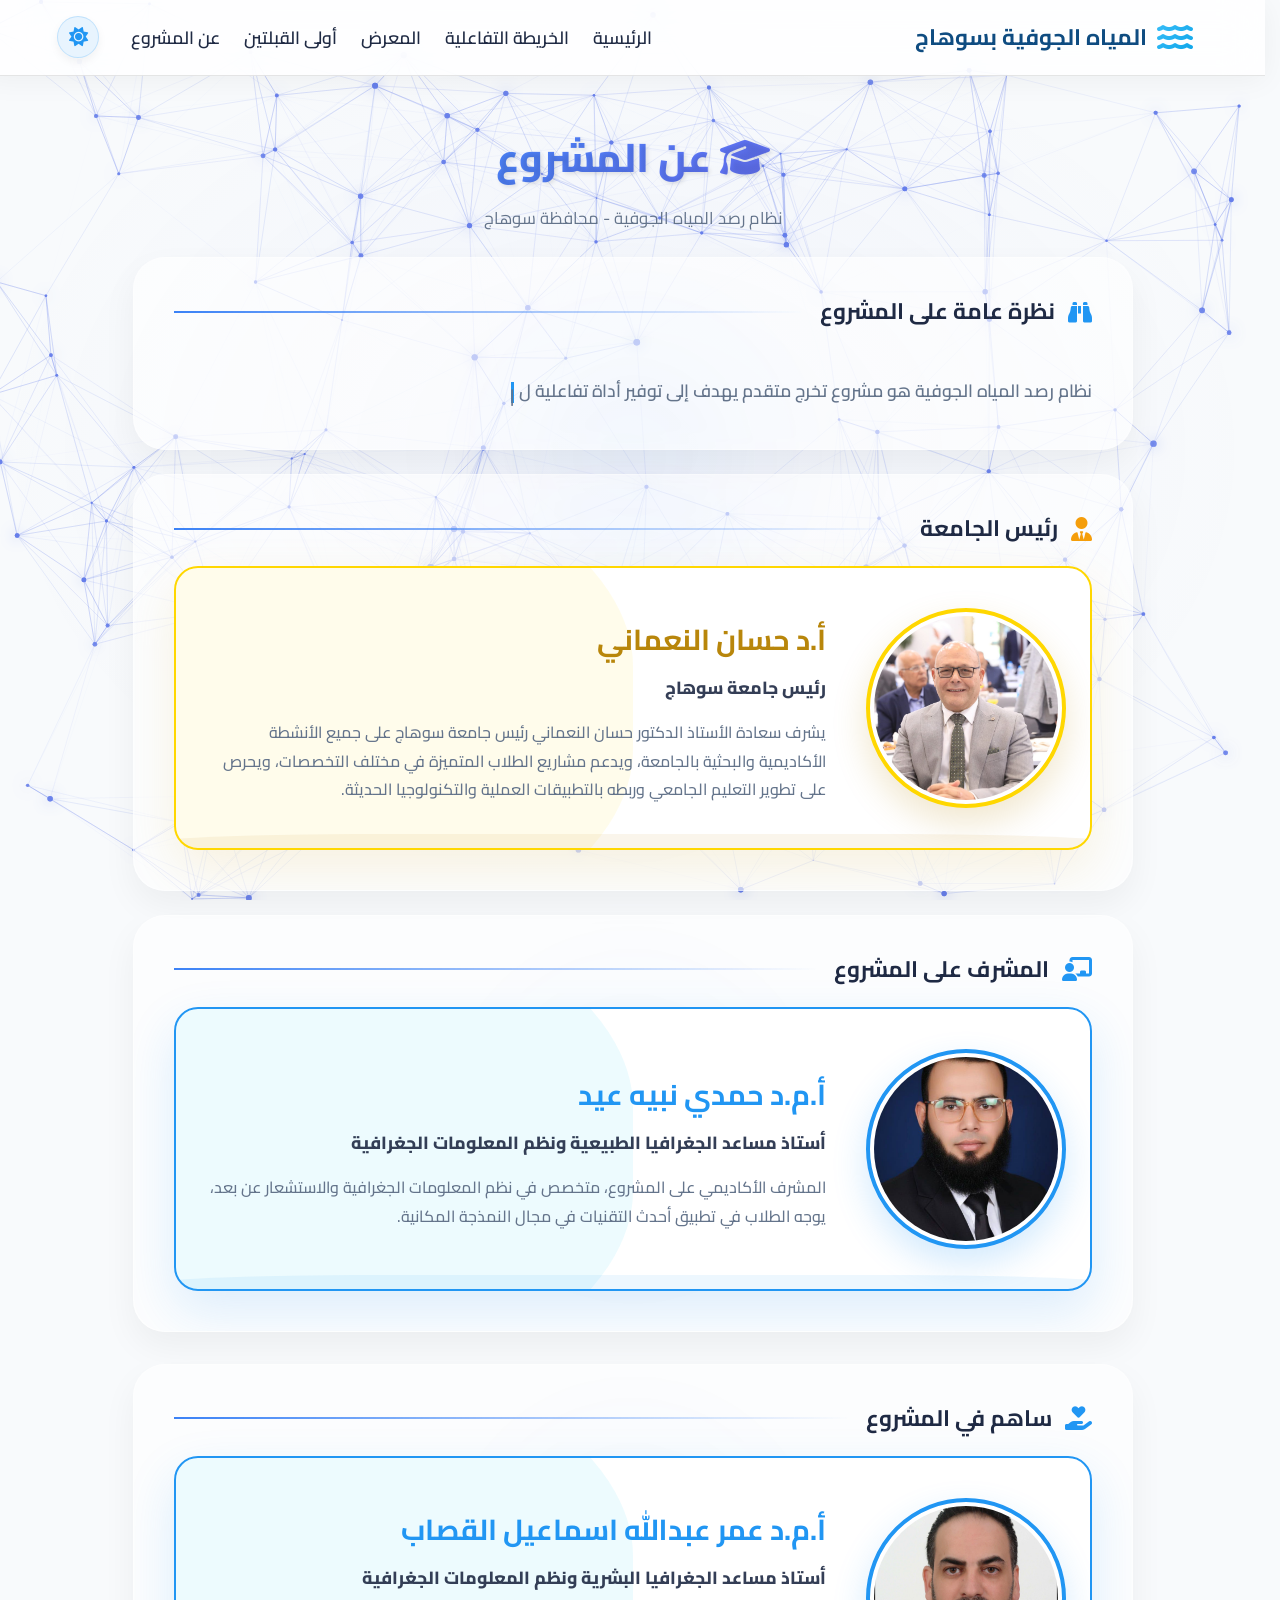
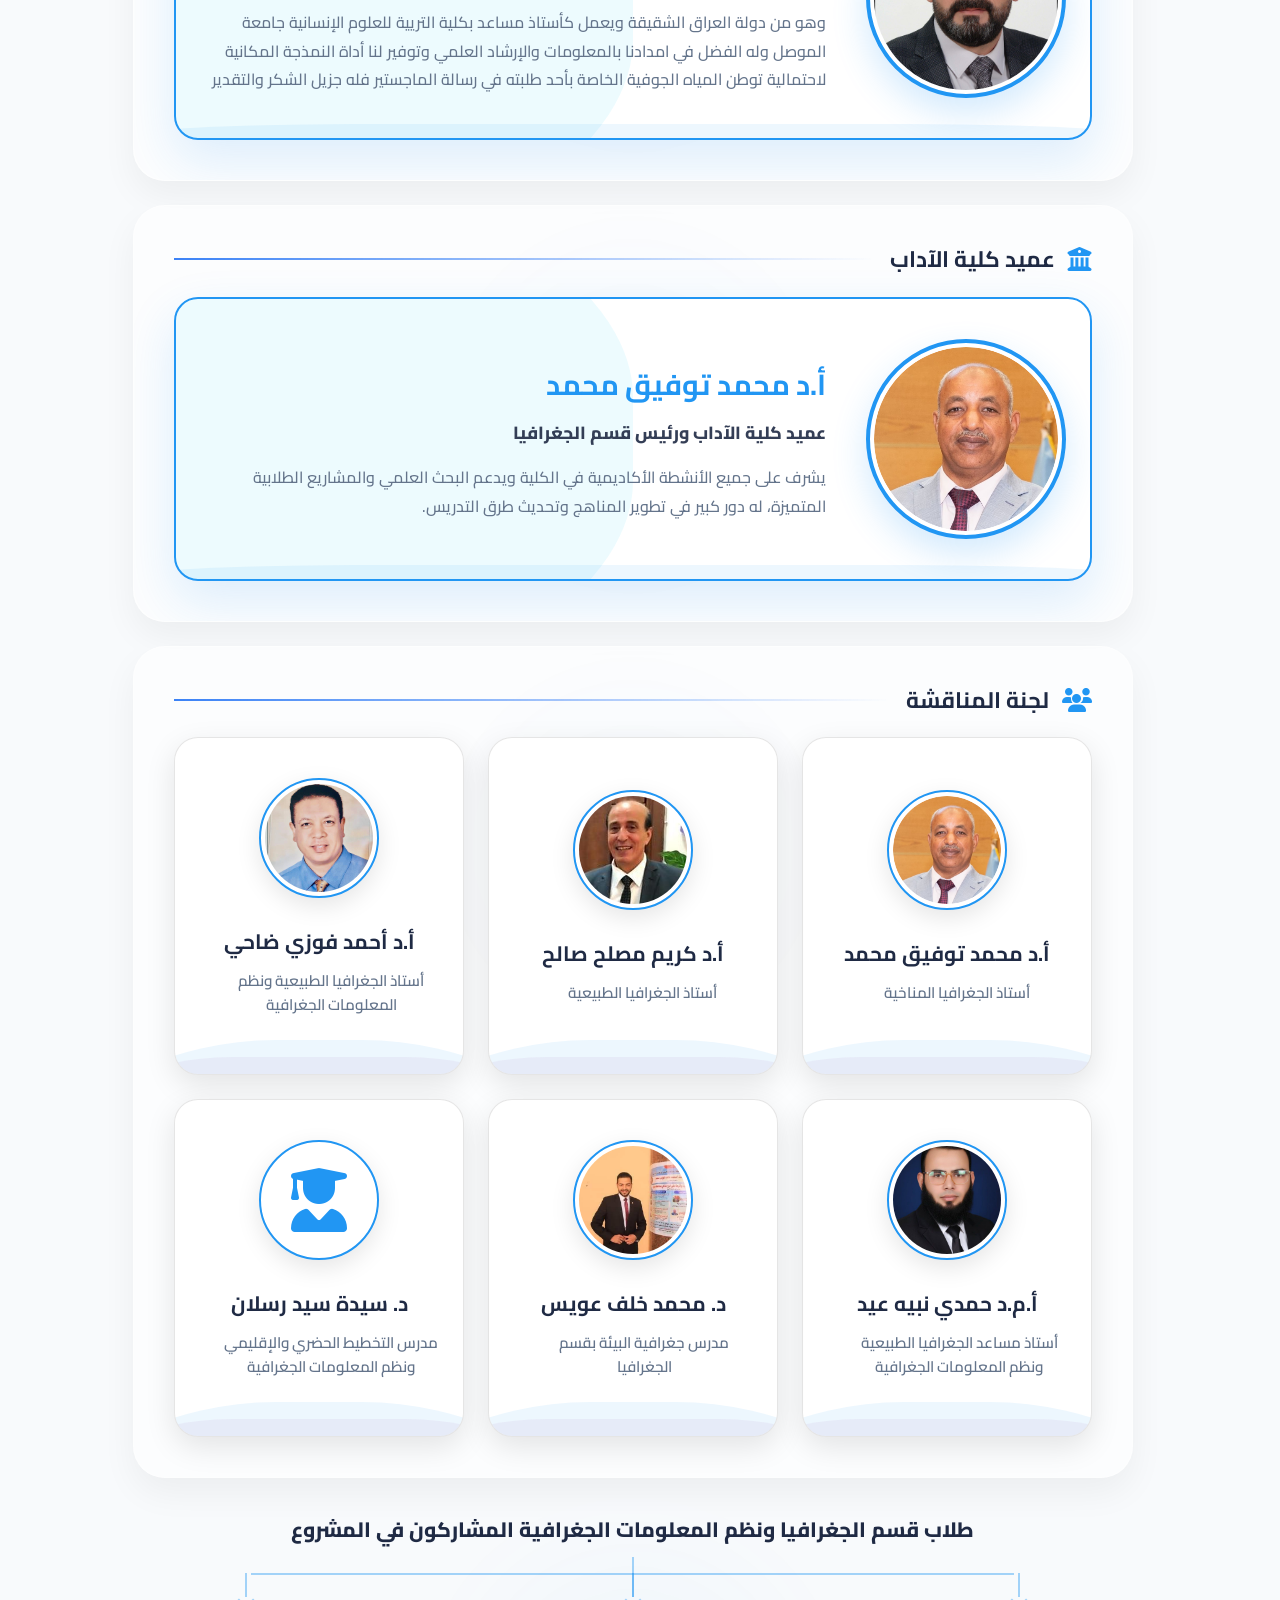
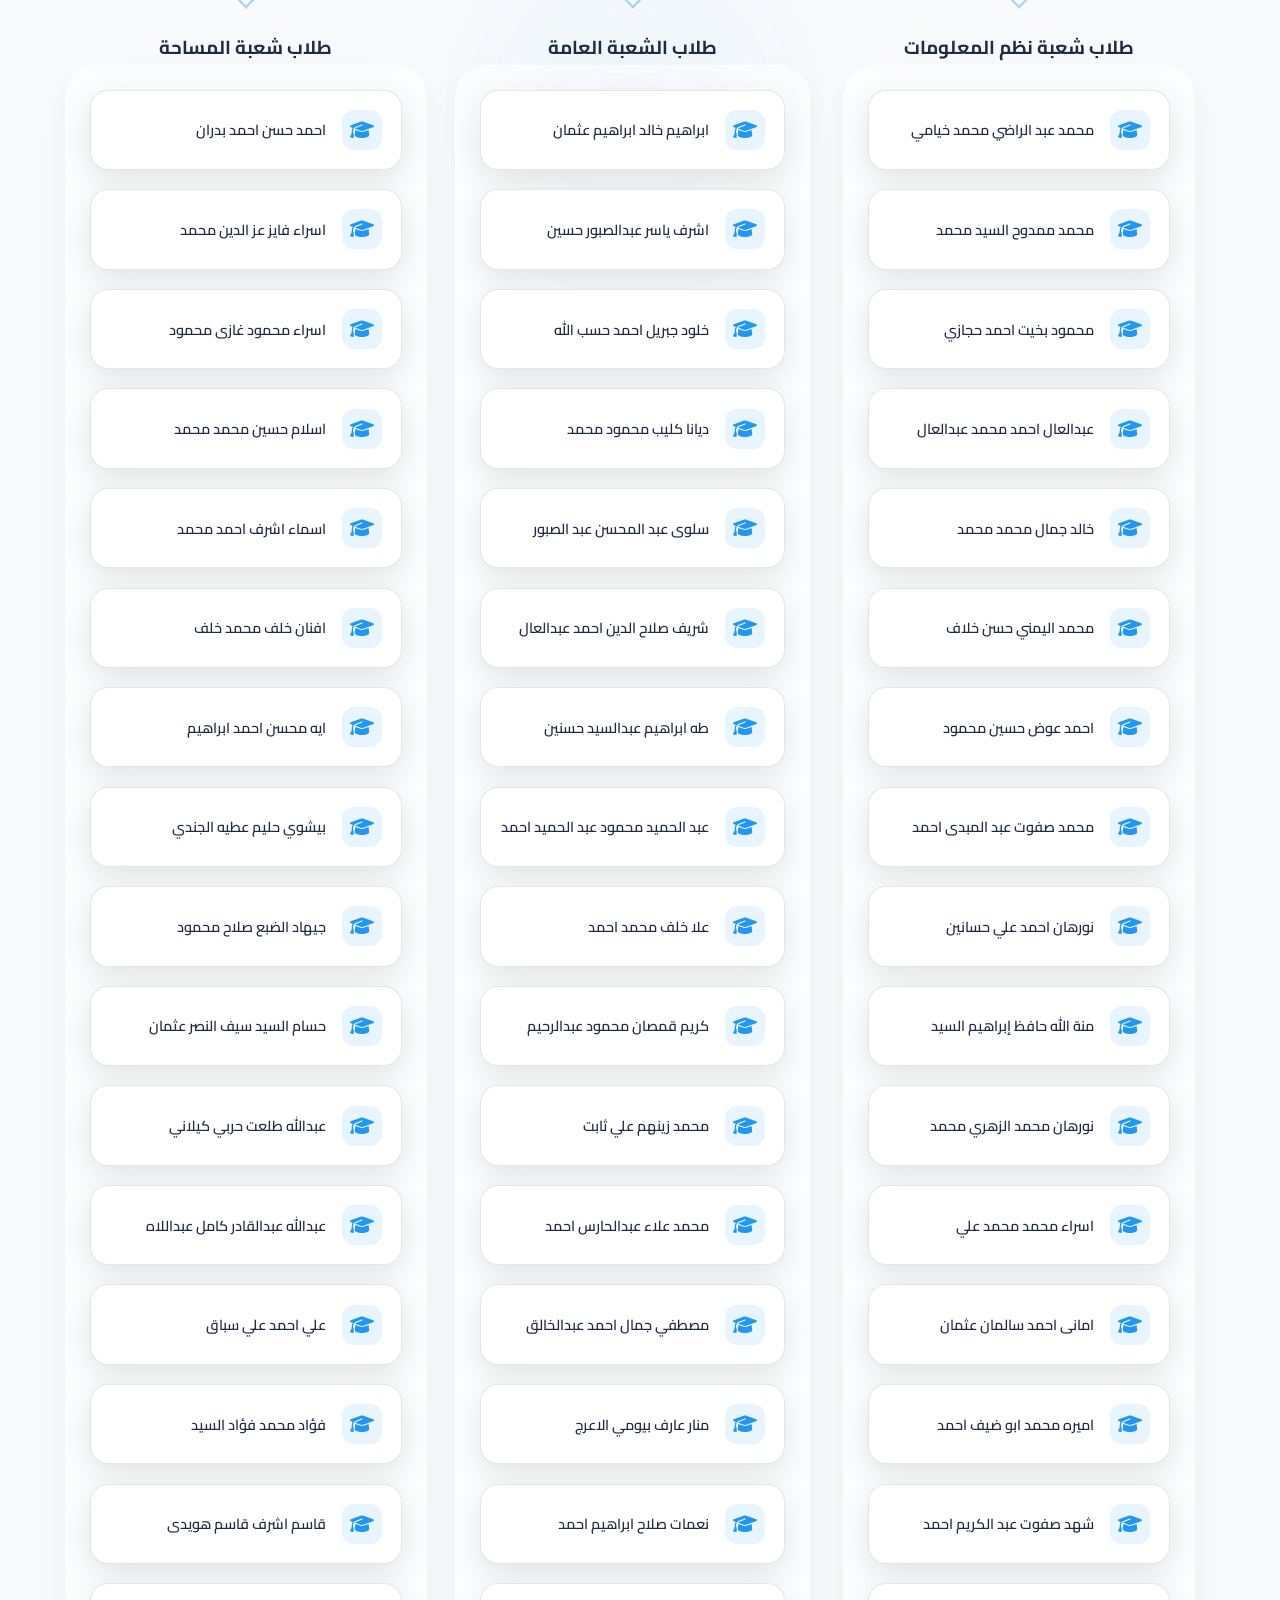
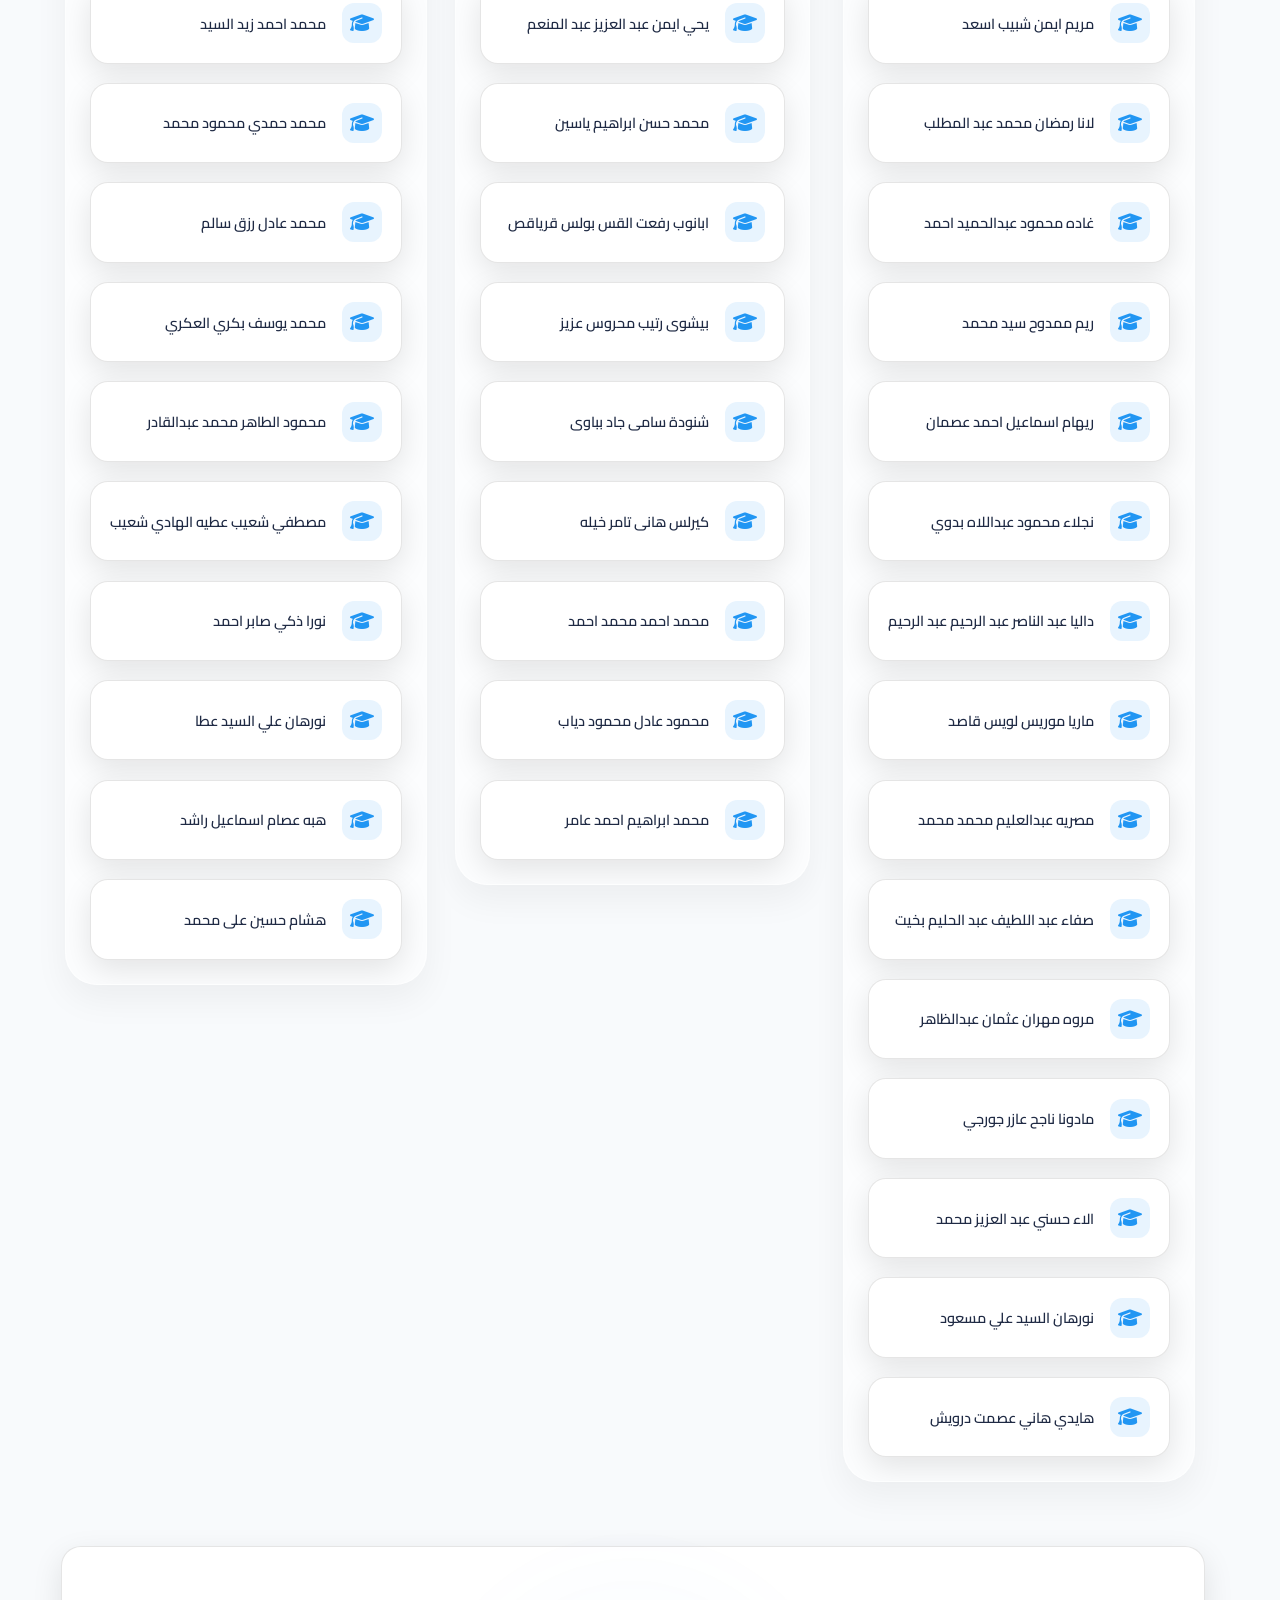
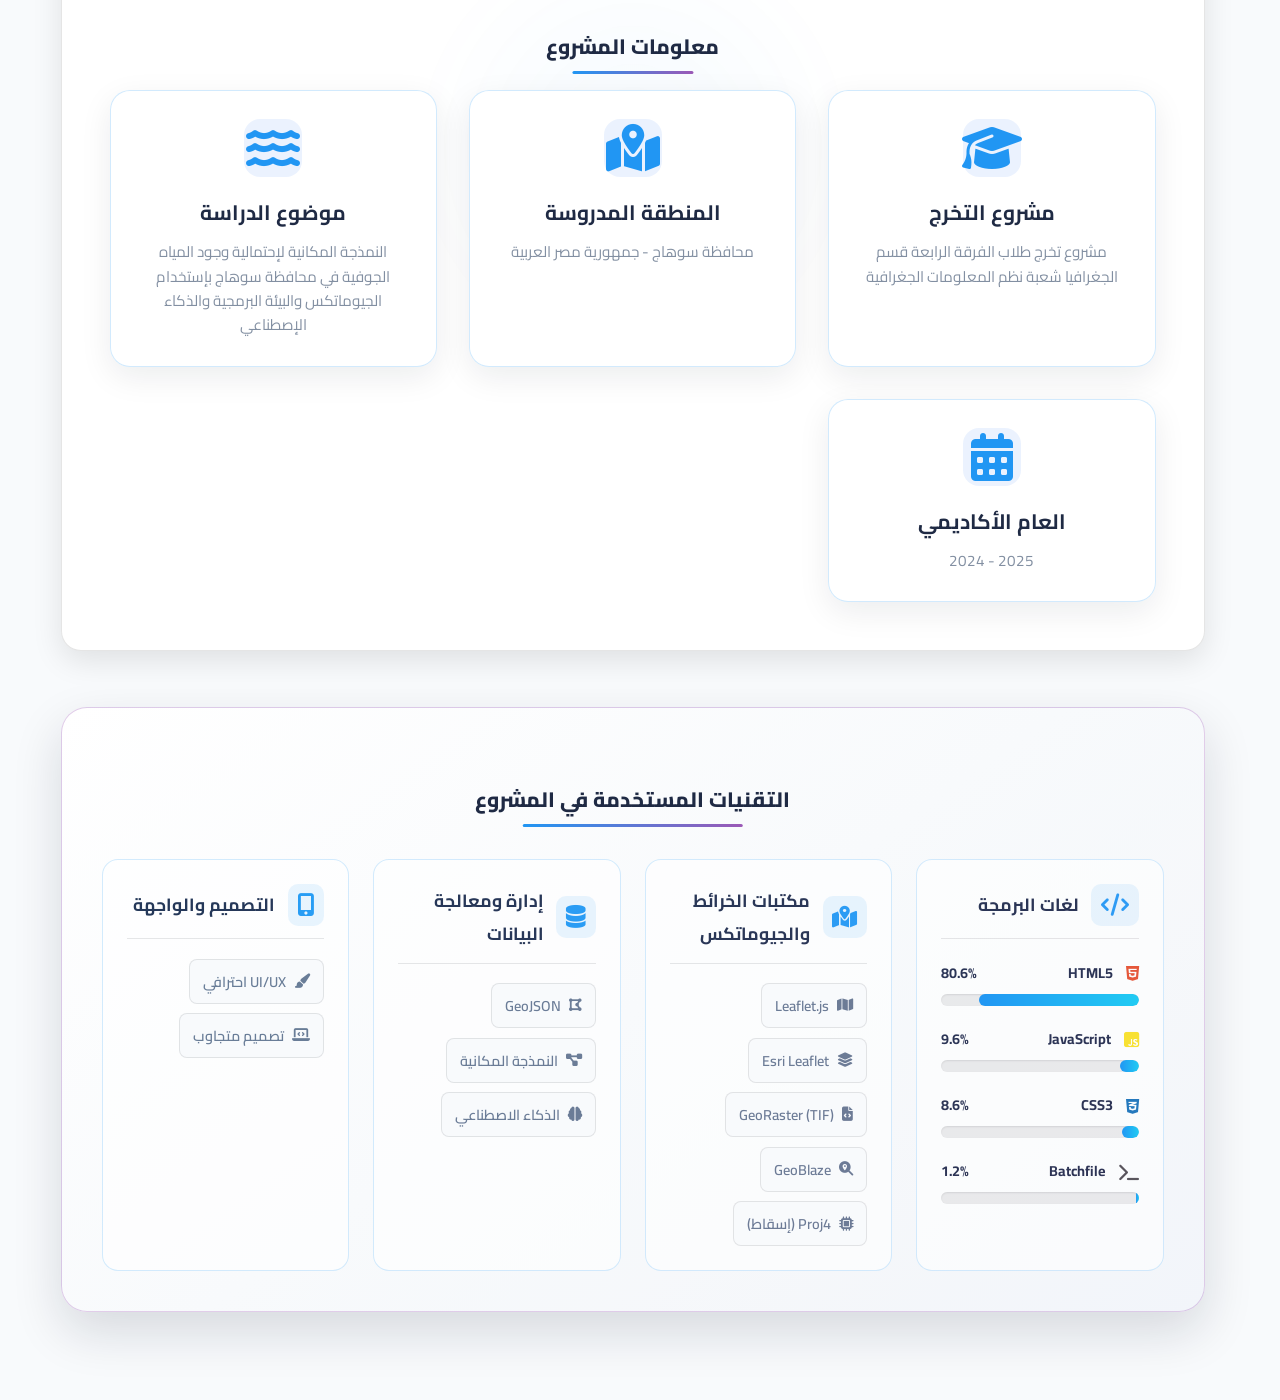
==== commit 5e7febc7: "Add files via upload" ====
--- a/about.html
+++ b/about.html
@@ -1,10 +1,29 @@
-<!DOCTYPE html>
+﻿<!DOCTYPE html>
 <html lang="ar" dir="rtl">
 
 <head>
     <meta charset="UTF-8">
     <meta name="viewport" content="width=device-width, initial-scale=1.0">
-    <title>عن المشروع - النمذجة المكانية للمياه الجوفية</title>
+    <title>عن المشروع - النمذجة المكانية للمياه الجوفية بسوهاج</title>
+    <meta name="description" content="تعرف على فريق مشروع النمذجة المكانية لاحتمالية وجود المياه الجوفية في سوهاج - قسم الجغرافيا جامعة سوهاج - إشراف أ.م.د حمدي نبيه عيد">
+    <meta name="keywords" content="جامعة سوهاج, جغرافيا, المياه الجوفية, نمذجة مكانية, GIS, حمدي نبيه, مشروع تخرج, كلية الآداب سوهاج">
+    <meta name="author" content="قسم الجغرافيا - كلية الآداب - جامعة سوهاج">
+    <meta name="robots" content="index, follow">
+    <link rel="canonical" href="https://gis-sohag.github.io/groundwater/about.html">
+    <meta property="og:type" content="website">
+    <meta property="og:title" content="عن المشروع - النمذجة المكانية للمياه الجوفية بسوهاج">
+    <meta property="og:description" content="فريق مشروع النمذجة المكانية للمياه الجوفية في سوهاج - قسم الجغرافيا جامعة سوهاج">
+    <meta property="og:image" content="https://gis-sohag.github.io/groundwater/images/univ_logo.png">
+    <meta property="og:url" content="https://gis-sohag.github.io/groundwater/about.html">
+    <meta property="og:locale" content="ar_EG">
+    <meta property="og:site_name" content="المياه الجوفية بسوهاج">
+    <meta name="twitter:card" content="summary_large_image">
+    <meta name="twitter:title" content="عن المشروع - المياه الجوفية سوهاج">
+    <meta name="twitter:description" content="فريق مشروع النمذجة المكانية للمياه الجوفية في سوهاج">
+    <meta name="twitter:image" content="https://gis-sohag.github.io/groundwater/images/univ_logo.png">
+    <meta name="theme-color" content="#2196F3">
+    <link rel="icon" type="image/png" href="images/univ_logo.png">
+    <link rel="apple-touch-icon" href="images/univ_logo.png">
 
     <!-- Fonts & Icons -->
     <link href="https://fonts.googleapis.com/css2?family=Cairo:wght@300;400;600;700;800&display=swap" rel="stylesheet">
@@ -2804,12 +2823,12 @@
 
     <nav class="navbar">
         <div class="nav-container">
-            <a href="index.html" class="nav-brand">
+            <a href="home.html" class="nav-brand">
                 <i class="fas fa-water"></i>
                 <span>المياه الجوفية بسوهاج</span>
             </a>
             <div class="nav-links">
-                <a class="nav-link" href="index.html">الرئيسية</a>
+                <a class="nav-link" href="home.html">الرئيسية</a>
                 <a class="nav-link" href="groundwater.html">الخريطة التفاعلية</a>
                 <a class="nav-link" href="gallery.html">المعرض</a>
                 <a class="nav-link" href="palestine.html">أولى القبلتين</a>
@@ -3226,54 +3245,67 @@
                                 <div class="tech-progress-item">
                                     <div class="tech-info">
                                         <span><i class="fab fa-html5" style="color: #e34f26;"></i> HTML5</span>
-                                        <span>20%</span>
+                                        <span>80.6%</span>
                                     </div>
                                     <div class="progress-bar">
-                                        <div class="progress-fill" style="width: 20%;"></div>
+                                        <div class="progress-fill" style="width: 80.6%;"></div>
+                                    </div>
+                                </div>
+                                <div class="tech-progress-item">
+                                    <div class="tech-info">
+                                        <span><i class="fab fa-js-square" style="color: #f7df1e;"></i> JavaScript</span>
+                                        <span>9.6%</span>
+                                    </div>
+                                    <div class="progress-bar">
+                                        <div class="progress-fill" style="width: 9.6%;"></div>
                                     </div>
                                 </div>
                                 <div class="tech-progress-item">
                                     <div class="tech-info">
                                         <span><i class="fab fa-css3-alt" style="color: #1572b6;"></i> CSS3</span>
-                                        <span>30%</span>
+                                        <span>8.6%</span>
                                     </div>
                                     <div class="progress-bar">
-                                        <div class="progress-fill" style="width: 30%;"></div>
+                                        <div class="progress-fill" style="width: 8.6%;"></div>
                                     </div>
                                 </div>
                                 <div class="tech-progress-item">
                                     <div class="tech-info">
-                                        <span><i class="fab fa-js-square" style="color: #f7df1e;"></i> JavaScript</span>
-                                        <span>50%</span>
+                                        <span><i class="fas fa-terminal" style="color: #4d4d4d;"></i> Batchfile</span>
+                                        <span>1.2%</span>
                                     </div>
                                     <div class="progress-bar">
-                                        <div class="progress-fill" style="width: 50%;"></div>
+                                        <div class="progress-fill" style="width: 1.2%;"></div>
                                     </div>
                                 </div>
                             </div>
                         </div>
 
-                        <!-- Mapping Libraries -->
+                        <!-- Mapping & Advanced GIS Libraries -->
                         <div class="tech-category-card">
                             <div class="category-header">
                                 <i class="fas fa-map-marked-alt category-icon"></i>
-                                <h3>مكتبات الخرائط</h3>
+                                <h3>مكتبات الخرائط والجيوماتكس</h3>
                             </div>
                             <div class="tech-items-list">
                                 <div class="tech-pill"><i class="fas fa-map"></i> Leaflet.js</div>
                                 <div class="tech-pill"><i class="fas fa-layer-group"></i> Esri Leaflet</div>
+                                <div class="tech-pill"><i class="fas fa-file-code"></i> GeoRaster (TIF)</div>
+                                <div class="tech-pill"><i class="fas fa-search-location"></i> GeoBlaze</div>
+                                <div class="tech-pill"><i class="fas fa-microchip"></i> Proj4 (إسقاط)</div>
                             </div>
                         </div>
 
-                        <!-- Data Management -->
+                        <!-- Data & Spatial Modeling -->
                         <div class="tech-category-card">
                             <div class="category-header">
                                 <i class="fas fa-database category-icon"></i>
-                                <h3>إدارة البيانات</h3>
+                                <h3>إدارة ومعالجة البيانات</h3>
                             </div>
                             <div class="tech-items-list">
-                                <div class="tech-pill"><i class="fas fa-file-code"></i> GeoJSON</div>
+                                <div class="tech-pill"><i class="fas fa-draw-polygon"></i> GeoJSON</div>
                                 <div class="tech-pill"><i class="fas fa-project-diagram"></i> النمذجة المكانية</div>
+                                <div class="tech-pill"><i class="fas fa-brain"></i> الذكاء الاصطناعي</div>
                             </div>
                         </div>
 
@@ -3387,4 +3419,4 @@
     <script src="global-fixes.js"></script>
 </body>
 
-</html>+</html>
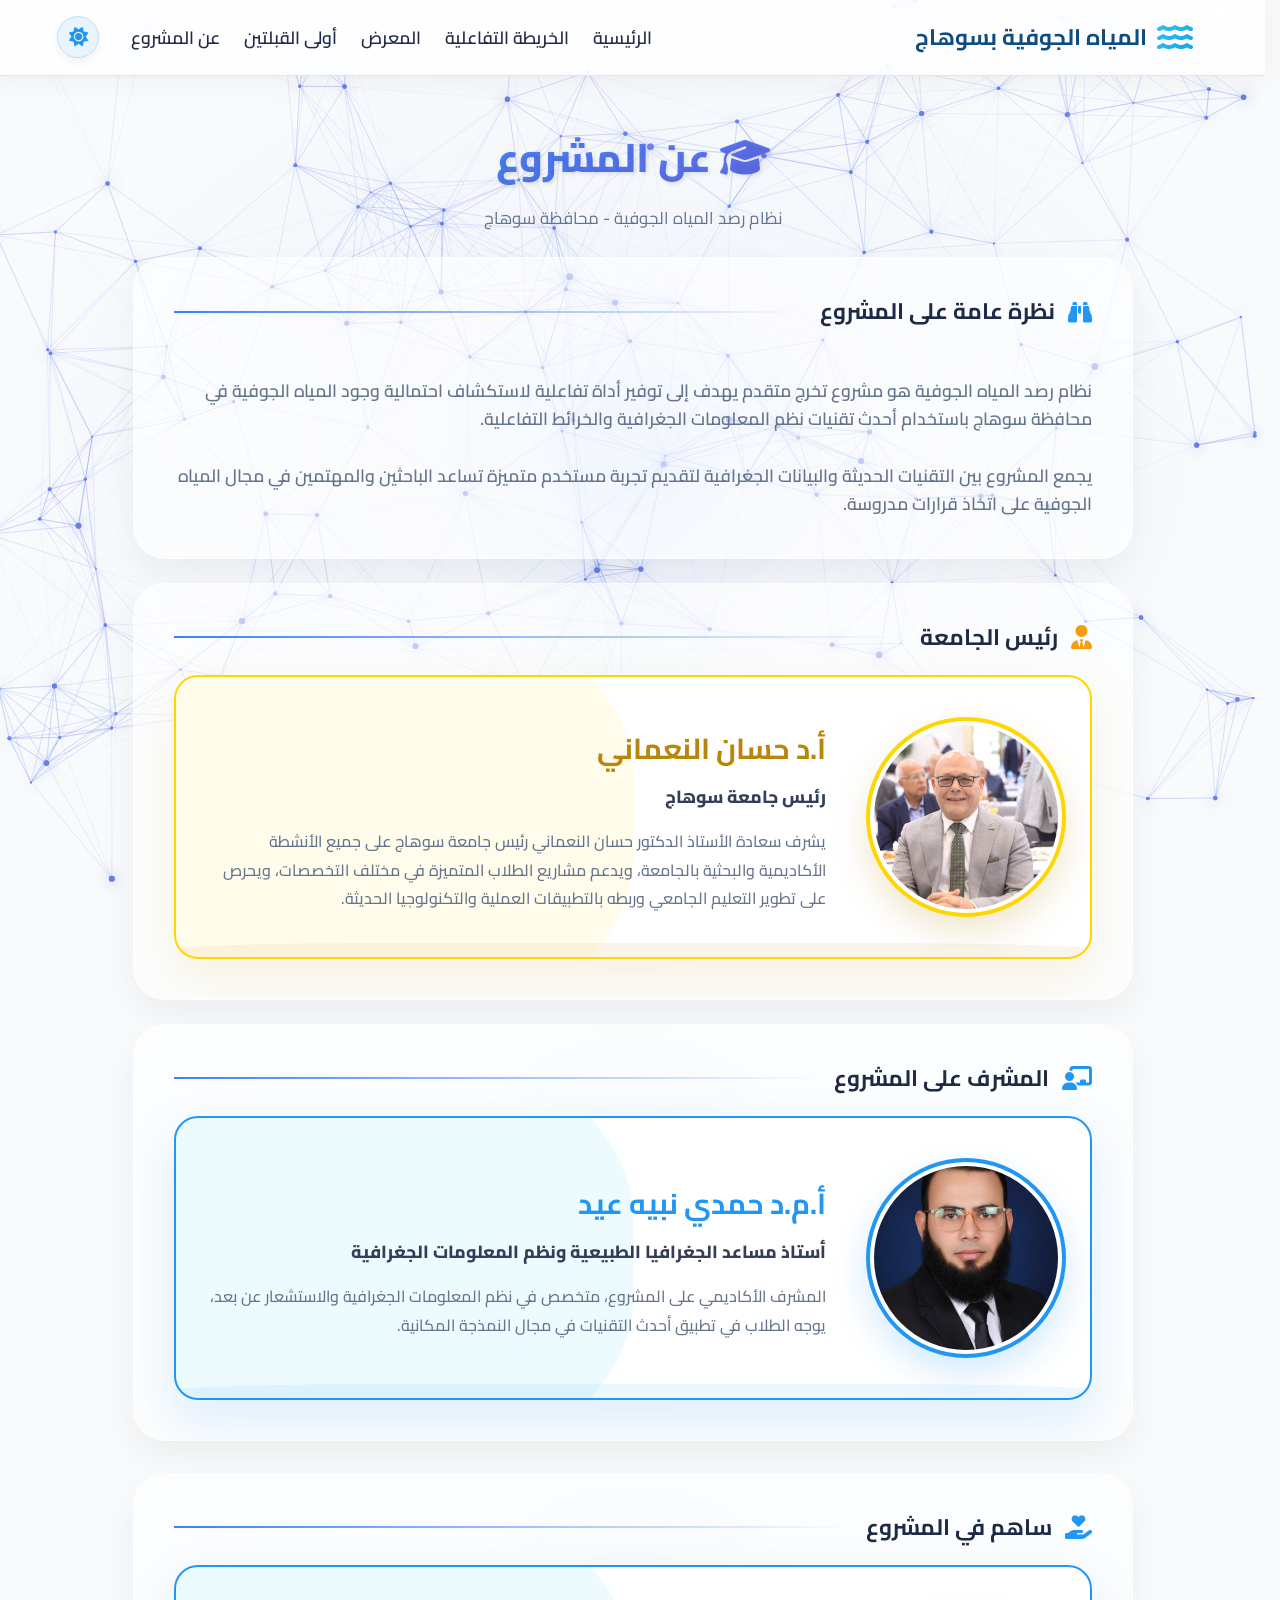
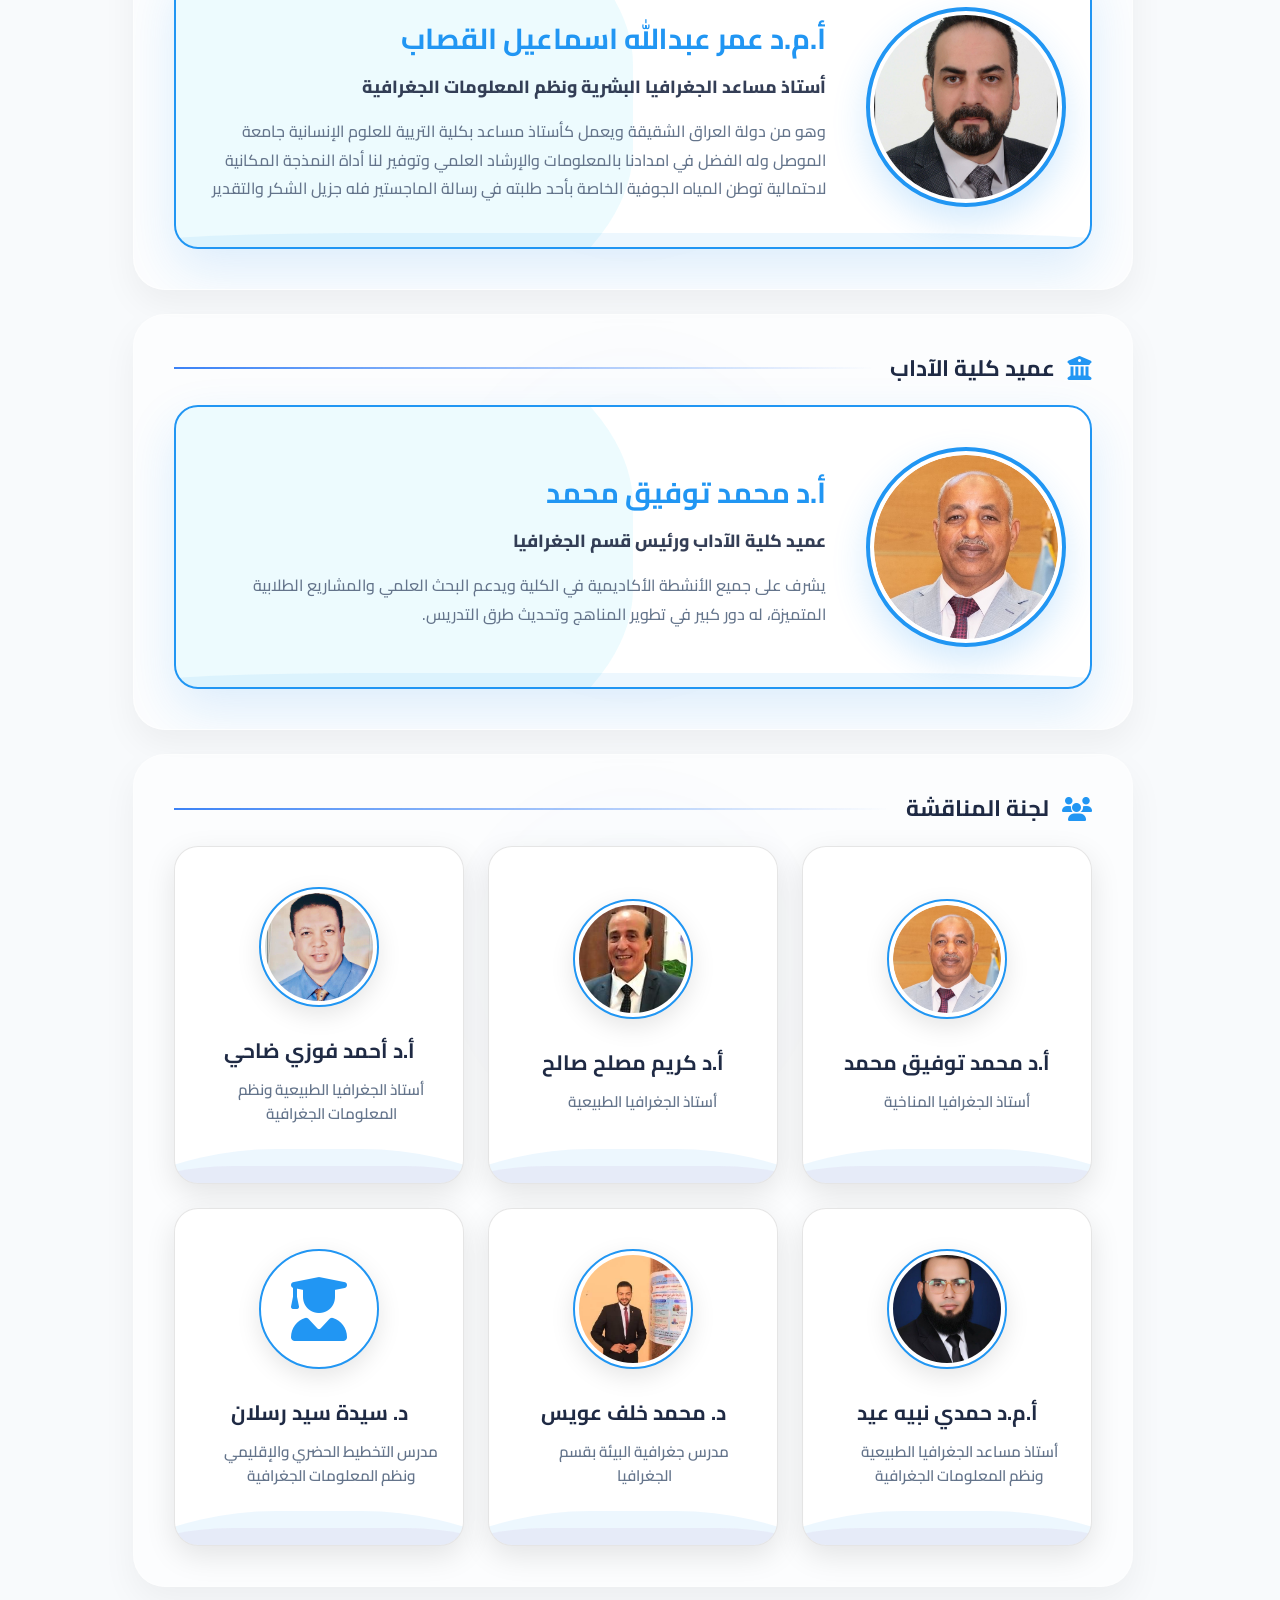
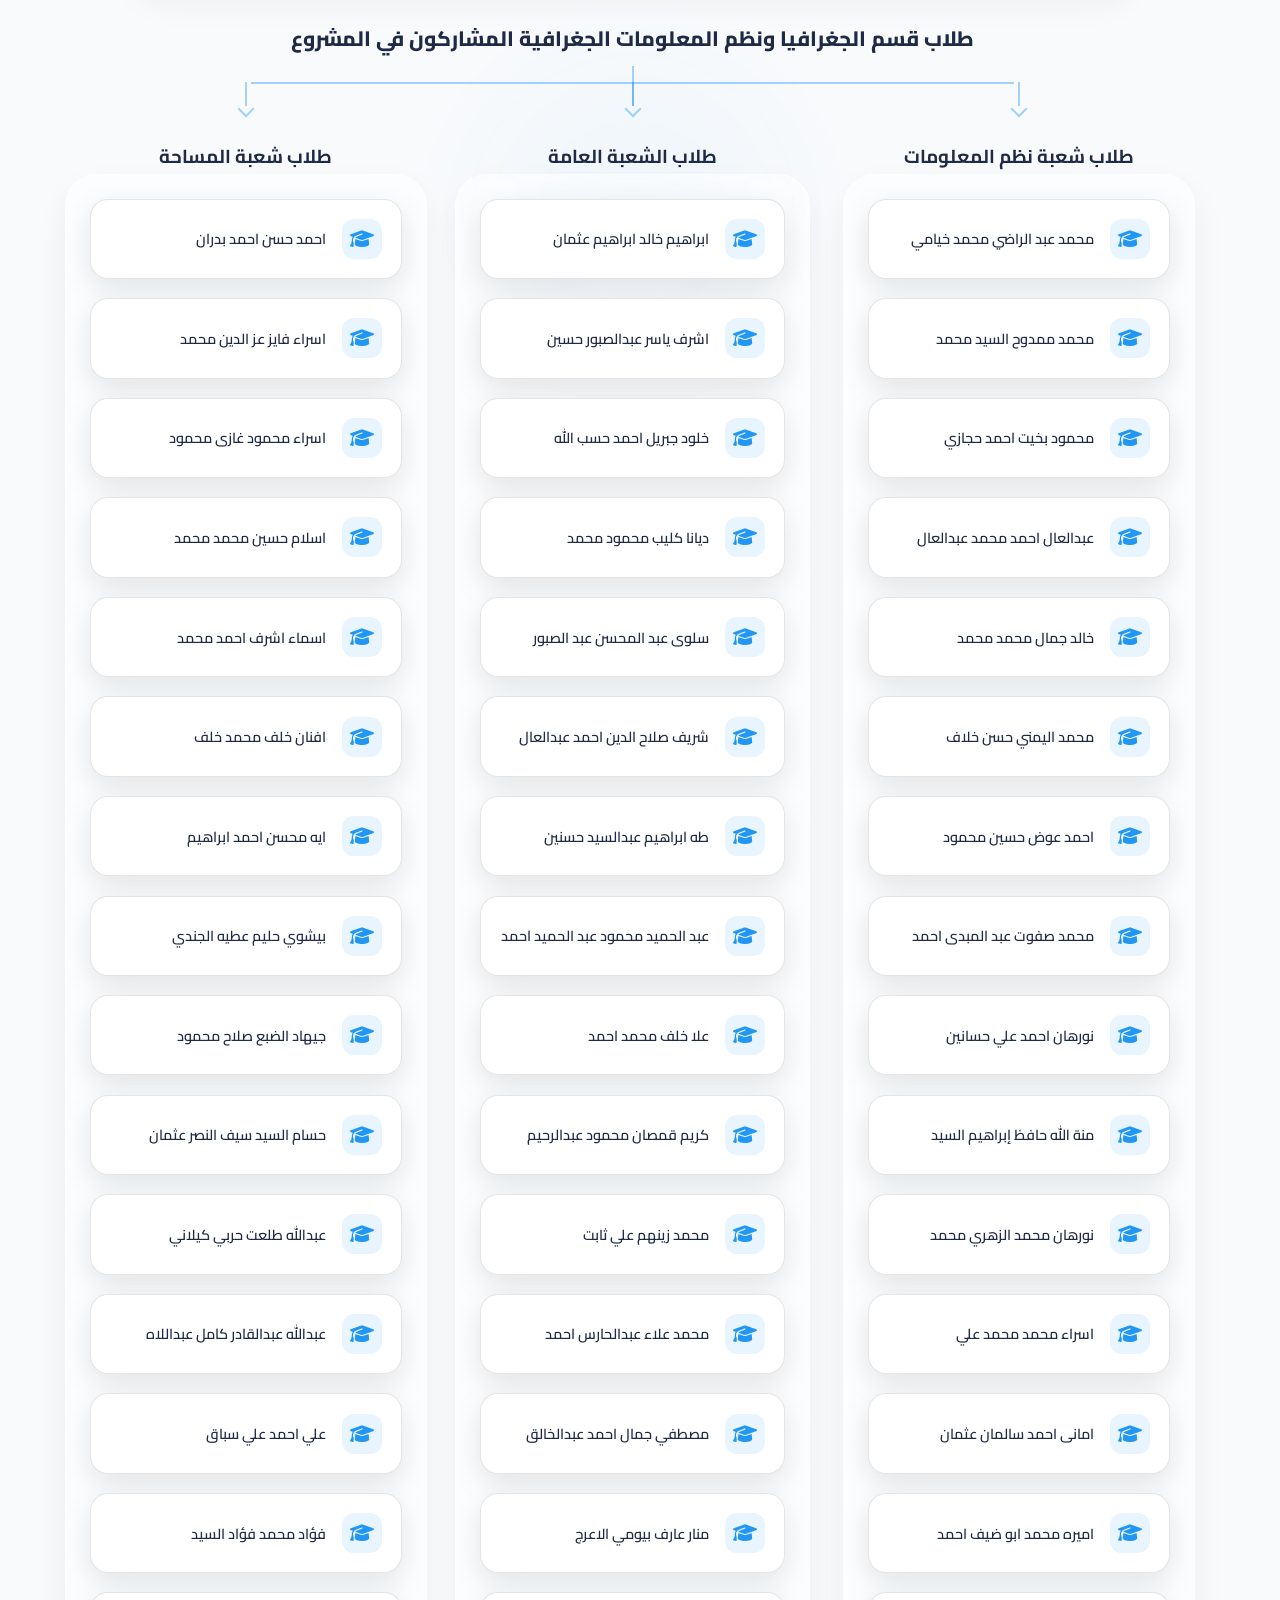
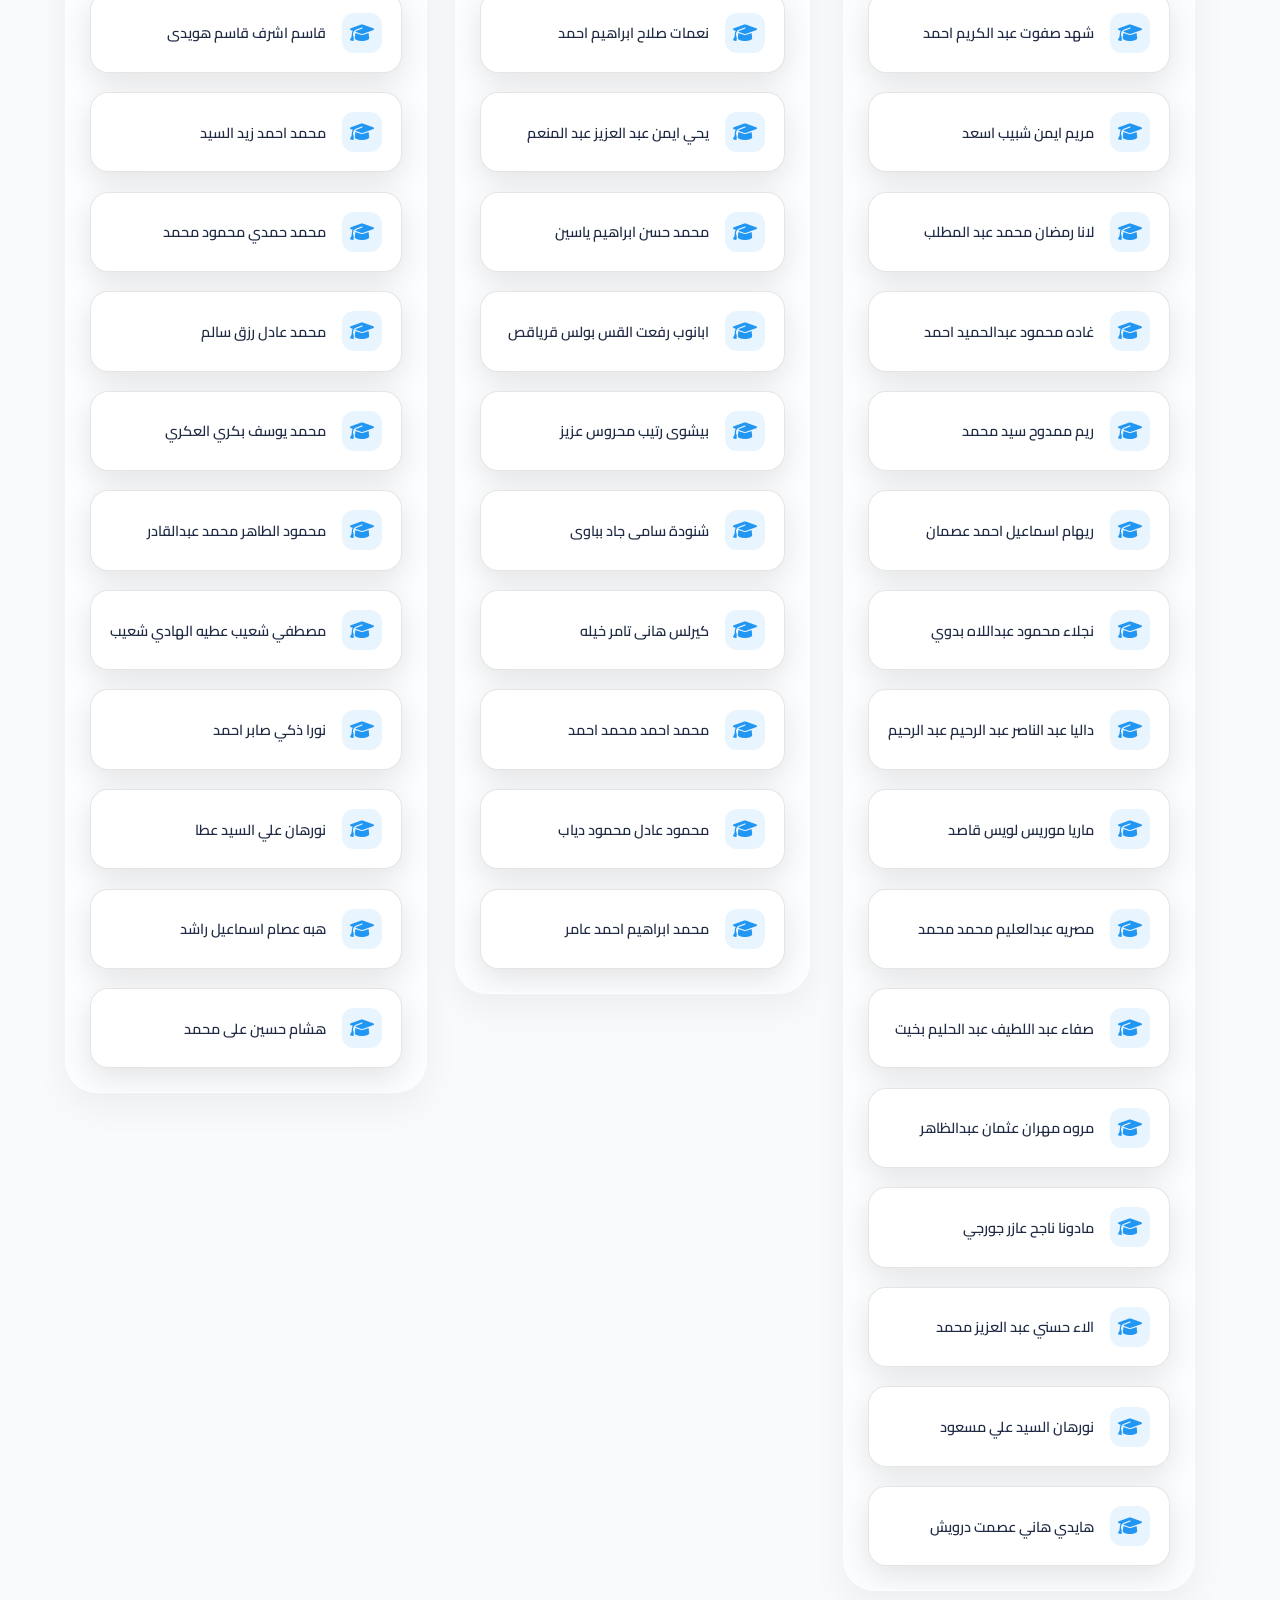
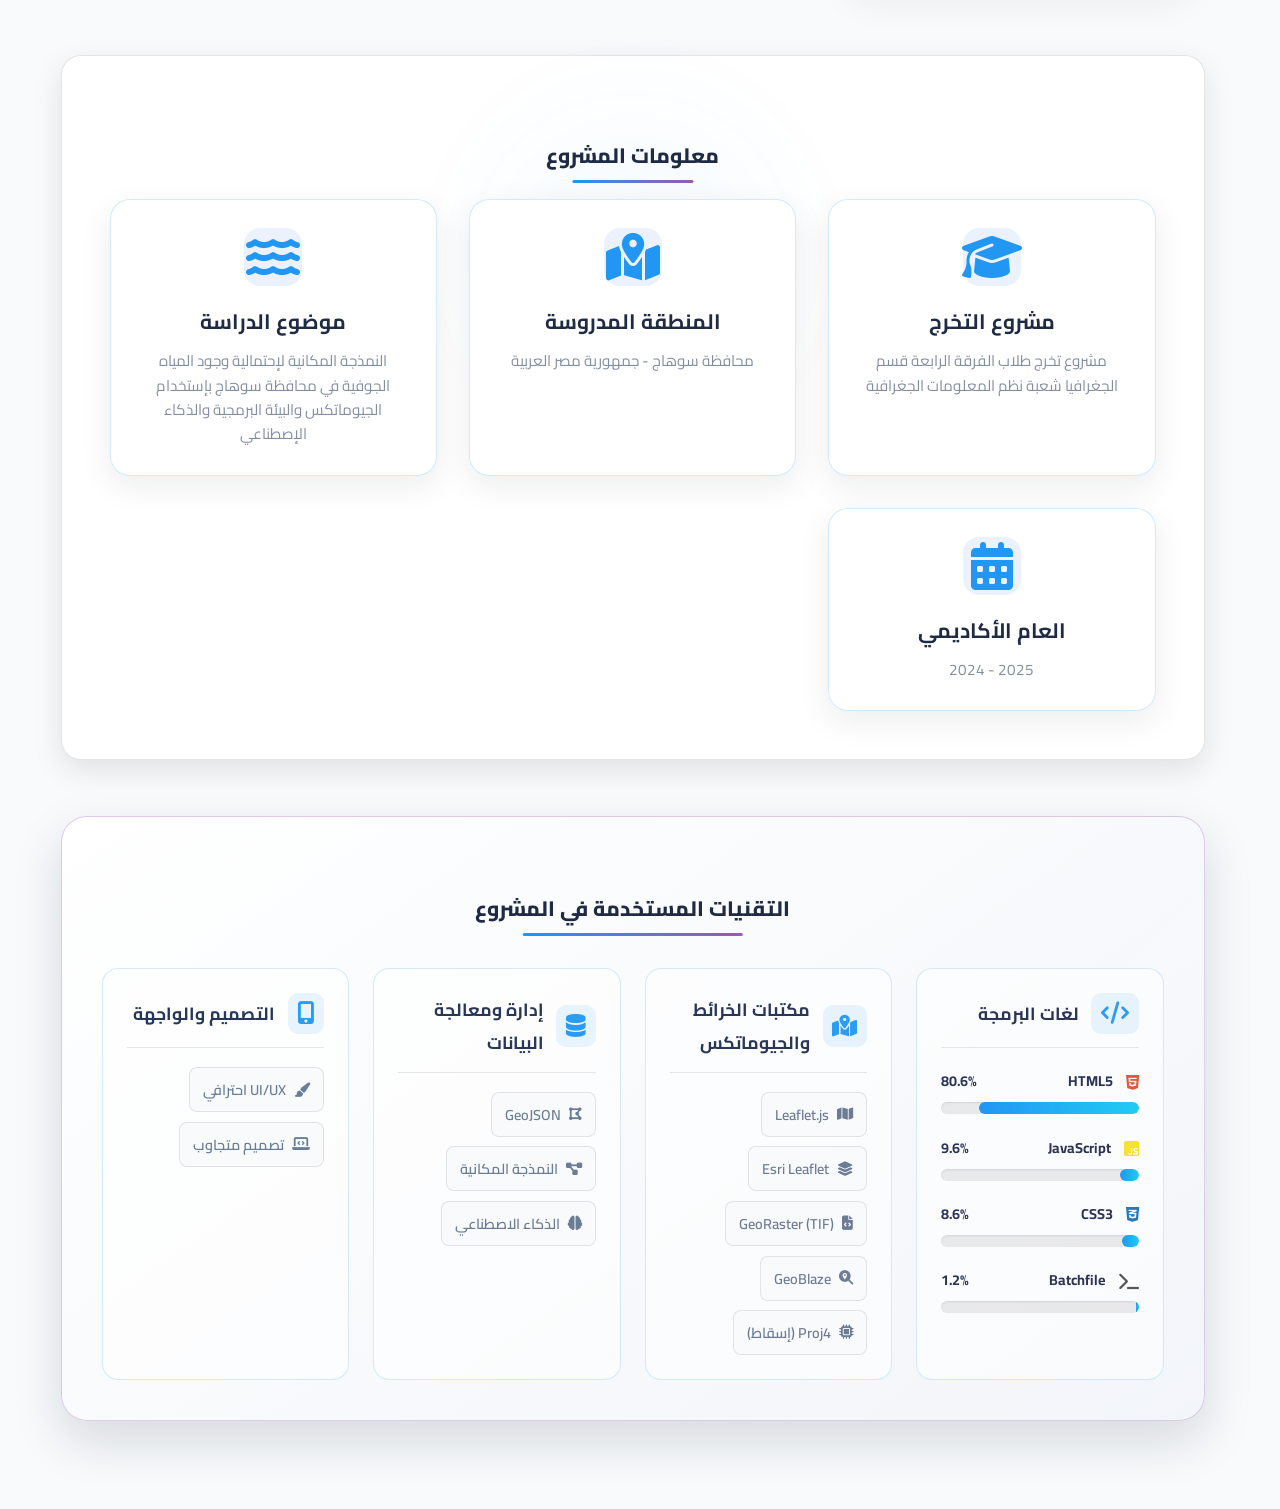
==== commit 5096b884: "Add files via upload" ====
--- a/about.html
+++ b/about.html
@@ -2825,14 +2825,14 @@
         <div class="nav-container">
             <a href="home.html" class="nav-brand">
                 <i class="fas fa-water"></i>
-                <span>المياه الجوفية بسوهاج</span>
+                <span data-i18n="nav.brand">المياه الجوفية بسوهاج</span>
             </a>
             <div class="nav-links">
-                <a class="nav-link" href="home.html">الرئيسية</a>
-                <a class="nav-link" href="groundwater.html">الخريطة التفاعلية</a>
-                <a class="nav-link" href="gallery.html">المعرض</a>
-                <a class="nav-link" href="palestine.html">أولى القبلتين</a>
-                <a class="nav-link active" href="about.html">عن المشروع</a>
+                <a class="nav-link" href="home.html" data-i18n="nav.home">الرئيسية</a>
+                <a class="nav-link" href="groundwater.html" data-i18n="nav.map">الخريطة التفاعلية</a>
+                <a class="nav-link" href="gallery.html" data-i18n="nav.gallery">المعرض</a>
+                <a class="nav-link" href="palestine.html" data-i18n="nav.palestine">أولى القبلتين</a>
+                <a class="nav-link active" href="about.html" data-i18n="nav.about">عن المشروع</a>
                 <button class="theme-switcher-btn" id="theme-switcher" title="تبديل الوضع">
                     <i class="fas fa-sun"></i>
                 </button>
@@ -2851,8 +2851,8 @@
         <div class="container">
             <!-- Page Header -->
             <div class="page-header">
-                <h1 class="page-title"><i class="fas fa-graduation-cap"></i> عن المشروع</h1>
-                <p class="page-subtitle">نظام رصد المياه الجوفية - محافظة سوهاج</p>
+                <h1 class="page-title"><i class="fas fa-graduation-cap"></i> <span data-i18n="about.page.title">عن المشروع</span></h1>
+                <p class="page-subtitle" data-i18n="about.page.subtitle">نظام رصد المياه الجوفية - محافظة سوهاج</p>
             </div>
 
             <!-- Project Overview Card (Replaces Page Header) -->
@@ -2863,14 +2863,16 @@
                         <div class="icon-title-wrapper">
                             <i class="fas fa-binoculars"></i>
                             <div class="title-text-group">
-                                <h3>نظرة عامة على المشروع</h3>
+                                <h3 data-i18n="about.overview.title">نظرة عامة على المشروع</h3>
                             </div>
                         </div>
                         <div class="graduated-line"></div>
                     </div>
-                    <p class="member-description"
-                        style="font-size: 1.1rem; font-weight: 600; min-height: 60px; text-align: right; white-space: pre-line;">
-                        <span id="overview-typewriter"></span><span class="cursor">|</span>
+                    <p class="member-description" data-i18n="about.overview.text"
+                        style="font-size: 1.1rem; font-weight: 600; min-height: 60px; white-space: pre-line;">
+                        نظام رصد المياه الجوفية هو مشروع تخرج متقدم يهدف إلى توفير أداة تفاعلية لاستكشاف احتمالية وجود المياه الجوفية في محافظة سوهاج باستخدام أحدث تقنيات نظم المعلومات الجغرافية والخرائط التفاعلية.
+
+يجمع المشروع بين التقنيات الحديثة والبيانات الجغرافية لتقديم تجربة مستخدم متميزة تساعد الباحثين والمهتمين في مجال المياه الجوفية على اتخاذ قرارات مدروسة.
                     </p>
                 </div>
             </section>
@@ -2881,7 +2883,7 @@
                     <div class="card-header-custom">
                         <div class="icon-title-wrapper">
                             <i class="fas fa-user-tie"></i>
-                            <h2>رئيس الجامعة</h2>
+                            <h2 data-i18n="about.president.section">رئيس الجامعة</h2>
                         </div>
                         <div class="graduated-line"></div>
                     </div>
@@ -2891,9 +2893,9 @@
                                 <img src="images/profile/president.jpg" alt="رئيس الجامعة">
                             </div>
                             <div class="member-info">
-                                <h3 class="member-name">أ.د حسان النعماني</h3>
-                                <p class="member-title">رئيس جامعة سوهاج</p>
-                                <p class="member-description">
+                                <h3 class="member-name" data-i18n="about.president.name">أ.د حسان النعماني</h3>
+                                <p class="member-title" data-i18n="about.president.title">رئيس جامعة سوهاج</p>
+                                <p class="member-description" data-i18n="about.president.desc">
                                     يشرف سعادة الأستاذ الدكتور حسان النعماني رئيس جامعة سوهاج على جميع الأنشطة
                                     الأكاديمية والبحثية بالجامعة، ويدعم مشاريع الطلاب المتميزة في مختلف التخصصات، ويحرص
                                     على تطوير التعليم الجامعي وربطه بالتطبيقات العملية والتكنولوجيا الحديثة.
@@ -2910,7 +2912,7 @@
                     <div class="card-header-custom">
                         <div class="icon-title-wrapper">
                             <i class="fas fa-chalkboard-teacher"></i>
-                            <h2>المشرف على المشروع</h2>
+                            <h2 data-i18n="about.supervisor.section">المشرف على المشروع</h2>
                         </div>
                         <div class="graduated-line"></div>
                     </div>
@@ -2921,9 +2923,9 @@
                                 <img src="images/profile/hamdy_nabih.png" alt="المشرف">
                             </div>
                             <div class="member-info">
-                                <h3 class="member-name">أ.م.د حمدي نبيه عيد</h3>
-                                <p class="member-title">أستاذ مساعد الجغرافيا الطبيعية ونظم المعلومات الجغرافية</p>
-                                <p class="member-description">
+                                <h3 class="member-name" data-i18n="about.supervisor.name">أ.م.د حمدي نبيه عيد</h3>
+                                <p class="member-title" data-i18n="about.supervisor.title">أستاذ مساعد الجغرافيا الطبيعية ونظم المعلومات الجغرافية</p>
+                                <p class="member-description" data-i18n="about.supervisor.desc">
                                     المشرف الأكاديمي على المشروع، متخصص في نظم المعلومات الجغرافية والاستشعار عن بعد،
                                     يوجه الطلاب في تطبيق أحدث التقنيات في مجال النمذجة المكانية.
                                 </p>
@@ -2939,7 +2941,7 @@
                     <div class="card-header-custom">
                         <div class="icon-title-wrapper">
                             <i class="fas fa-hand-holding-heart" style="color: #2196F3;"></i>
-                            <h2>ساهم في المشروع</h2>
+                            <h2 data-i18n="about.contributor.section">ساهم في المشروع</h2>
                         </div>
                         <div class="graduated-line"></div>
                     </div>
@@ -2950,9 +2952,9 @@
                                 <img src="images/profile/Omar Abdullah.jpg" alt="ساهم في المشروع">
                             </div>
                             <div class="member-info">
-                                <h3 class="member-name">أ.م.د عمر عبدالله اسماعيل القصاب</h3>
-                                <p class="member-title">أستاذ مساعد الجغرافيا البشرية ونظم المعلومات الجغرافية</p>
-                                <p class="member-description">
+                                <h3 class="member-name" data-i18n="about.contributor.name">أ.م.د عمر عبدالله اسماعيل القصاب</h3>
+                                <p class="member-title" data-i18n="about.contributor.title">أستاذ مساعد الجغرافيا البشرية ونظم المعلومات الجغرافية</p>
+                                <p class="member-description" data-i18n="about.contributor.desc">
                                     وهو من دولة العراق الشقيقة ويعمل كأستاذ مساعد بكلية التريية للعلوم الإنسانية جامعة
                                     الموصل وله الفضل في امدادنا بالمعلومات والإرشاد العلمي وتوفير لنا أداة النمذجة
                                     المكانية لاحتمالية توطن المياه الجوفية الخاصة بأحد طلبته في رسالة الماجستير فله جزيل
@@ -2970,7 +2972,7 @@
                     <div class="card-header-custom">
                         <div class="icon-title-wrapper">
                             <i class="fas fa-university"></i>
-                            <h2>عميد كلية الآداب</h2>
+                            <h2 data-i18n="about.dean.section">عميد كلية الآداب</h2>
                         </div>
                         <div class="graduated-line"></div>
                     </div>
@@ -2981,9 +2983,9 @@
                                 <img src="images/profile/dean.png" alt="عميد كلية الآداب">
                             </div>
                             <div class="member-info">
-                                <h3 class="member-name">أ.د محمد توفيق محمد</h3>
-                                <p class="member-title">عميد كلية الآداب ورئيس قسم الجغرافيا</p>
-                                <p class="member-description">
+                                <h3 class="member-name" data-i18n="about.dean.name">أ.د محمد توفيق محمد</h3>
+                                <p class="member-title" data-i18n="about.dean.title">عميد كلية الآداب ورئيس قسم الجغرافيا</p>
+                                <p class="member-description" data-i18n="about.dean.desc">
                                     يشرف على جميع الأنشطة الأكاديمية في الكلية ويدعم البحث العلمي والمشاريع الطلابية
                                     المتميزة، له دور كبير في تطوير المناهج وتحديث طرق التدريس.
                                 </p>
@@ -3009,8 +3011,8 @@
                                 <div class="member-photo">
                                     <img src="images/profile/dean.png" alt="أ.د محمد توفيق محمد">
                                 </div>
-                                <h3 class="member-name">أ.د محمد توفيق محمد</h3>
-                                <p class="member-title">أستاذ الجغرافيا المناخية</p>
+                                <h3 class="member-name" data-i18n="about.committee.member1">أ.د محمد توفيق محمد</h3>
+                                <p class="member-title" data-i18n="about.committee.title1">أستاذ الجغرافيا المناخية</p>
                             </div>
                         </div>
 
@@ -3019,8 +3021,8 @@
                                 <div class="member-photo">
                                     <img src="images/profile/karim_saleh.jpg" alt="عضو اللجنة">
                                 </div>
-                                <h3 class="member-name">أ.د كريم مصلح صالح</h3>
-                                <p class="member-title">أستاذ الجغرافيا الطبيعية</p>
+                                <h3 class="member-name" data-i18n="about.committee.member2">أ.د كريم مصلح صالح</h3>
+                                <p class="member-title" data-i18n="about.committee.title2">أستاذ الجغرافيا الطبيعية</p>
                             </div>
                         </div>
 
@@ -3029,8 +3031,8 @@
                                 <div class="member-photo">
                                     <img src="images/profile/ahmed_fawzy.jpg" alt="عضو اللجنة">
                                 </div>
-                                <h3 class="member-name">أ.د أحمد فوزي ضاحي</h3>
-                                <p class="member-title">أستاذ الجغرافيا الطبيعية ونظم المعلومات الجغرافية</p>
+                                <h3 class="member-name" data-i18n="about.committee.member3">أ.د أحمد فوزي ضاحي</h3>
+                                <p class="member-title" data-i18n="about.committee.title3">أستاذ الجغرافيا الطبيعية ونظم المعلومات الجغرافية</p>
                             </div>
                         </div>
 
@@ -3039,8 +3041,8 @@
                                 <div class="member-photo">
                                     <img src="images/profile/hamdy_nabih.png" alt="أ.م.د حمدي نبيه عيد">
                                 </div>
-                                <h3 class="member-name">أ.م.د حمدي نبيه عيد</h3>
-                                <p class="member-title">أستاذ مساعد الجغرافيا الطبيعية ونظم المعلومات الجغرافية</p>
+                                <h3 class="member-name" data-i18n="about.committee.member4">أ.م.د حمدي نبيه عيد</h3>
+                                <p class="member-title" data-i18n="about.committee.title4">أستاذ مساعد الجغرافيا الطبيعية ونظم المعلومات الجغرافية</p>
                             </div>
                         </div>
 
@@ -3049,8 +3051,8 @@
                                 <div class="member-photo">
                                     <img src="images/profile/mohamed_khalaf.jpg" alt="د. محمد خلف عويس">
                                 </div>
-                                <h3 class="member-name">د. محمد خلف عويس</h3>
-                                <p class="member-title">مدرس جغرافية البيئة بقسم الجغرافيا</p>
+                                <h3 class="member-name" data-i18n="about.committee.member5">د. محمد خلف عويس</h3>
+                                <p class="member-title" data-i18n="about.committee.title5">مدرس جغرافية البيئة بقسم الجغرافيا</p>
                             </div>
                         </div>
 
@@ -3061,8 +3063,8 @@
                                     <i class="fas fa-user-graduate"
                                         style="font-size: 4rem; color: var(--accent-blue);"></i>
                                 </div>
-                                <h3 class="member-name">د. سيدة سيد رسلان</h3>
-                                <p class="member-title">مدرس التخطيط الحضري والإقليمي ونظم المعلومات الجغرافية</p>
+                                <h3 class="member-name" data-i18n="about.committee.member6">د. سيدة سيد رسلان</h3>
+                                <p class="member-title" data-i18n="about.committee.title6">مدرس التخطيط الحضري والإقليمي ونظم المعلومات الجغرافية</p>
                             </div>
                         </div>
                     </div>
@@ -3071,43 +3073,43 @@
 
             <!-- Students Section -->
             <section class="students-section">
-                <h2 class="section-title">طلاب قسم الجغرافيا ونظم المعلومات الجغرافية المشاركون في المشروع</h2>
+                <h2 class="section-title" data-i18n="about.students.title">طلاب قسم الجغرافيا ونظم المعلومات الجغرافية المشاركون في المشروع</h2>
                 <div class="students-grid three-columns">
                     <div class="subsection">
                         <div class="group-indicator"></div>
-                        <h3 class="subsection-title">طلاب شعبة نظم المعلومات </h3>
+                        <h3 class="subsection-title" data-i18n="about.students.gis">طلاب شعبة نظم المعلومات </h3>
                         <div class="glass-wrapper" style="padding: 1.5rem;">
                             <div class="students-grid compact" id="gis-names">
-                                <div class="student-chip">محمد عبد الراضي محمد خيامي</div>
-                                <div class="student-chip">محمد ممدوح السيد محمد</div>
-                                <div class="student-chip">محمود بخيت احمد حجازي</div>
-                                <div class="student-chip">عبدالعال احمد محمد عبدالعال</div>
-                                <div class="student-chip">خالد جمال محمد محمد</div>
-                                <div class="student-chip">محمد اليمني حسن خلاف</div>
-                                <div class="student-chip">احمد عوض حسين محمود</div>
-                                <div class="student-chip">محمد صفوت عبد المبدى احمد</div>
-                                <div class="student-chip">نورهان احمد علي حسانين</div>
-                                <div class="student-chip">منة الله حافظ إبراهيم السيد</div>
-                                <div class="student-chip">نورهان محمد الزهري محمد</div>
-                                <div class="student-chip">اسراء محمد محمد علي</div>
-                                <div class="student-chip">امانى احمد سالمان عثمان</div>
-                                <div class="student-chip">اميره محمد ابو ضيف احمد</div>
-                                <div class="student-chip">شهد صفوت عبد الكريم احمد</div>
-                                <div class="student-chip">مريم ايمن شبيب اسعد</div>
-                                <div class="student-chip">لانا رمضان محمد عبد المطلب</div>
-                                <div class="student-chip">غاده محمود عبدالحميد احمد</div>
-                                <div class="student-chip">ريم ممدوح سيد محمد</div>
-                                <div class="student-chip">ريهام اسماعيل احمد عصمان</div>
-                                <div class="student-chip">نجلاء محمود عبداللاه بدوي</div>
-                                <div class="student-chip">داليا عبد الناصر عبد الرحيم عبد الرحيم</div>
-                                <div class="student-chip">ماريا موريس لويس قاصد</div>
-                                <div class="student-chip">مصريه عبدالعليم محمد محمد</div>
-                                <div class="student-chip">صفاء عبد اللطيف عبد الحليم بخيت</div>
-                                <div class="student-chip">مروه مهران عثمان عبدالظاهر</div>
-                                <div class="student-chip">مادونا ناجح عازر جورجي</div>
-                                <div class="student-chip">الاء حسني عبد العزيز محمد</div>
-                                <div class="student-chip">نورهان السيد علي مسعود</div>
-                                <div class="student-chip">هايدي هاني عصمت درويش</div>
+                                <div class="student-chip" data-i18n="student.1">محمد عبد الراضي محمد خيامي</div>
+                                <div class="student-chip" data-i18n="student.2">محمد ممدوح السيد محمد</div>
+                                <div class="student-chip" data-i18n="student.3">محمود بخيت احمد حجازي</div>
+                                <div class="student-chip" data-i18n="student.4">عبدالعال احمد محمد عبدالعال</div>
+                                <div class="student-chip" data-i18n="student.5">خالد جمال محمد محمد</div>
+                                <div class="student-chip" data-i18n="student.6">محمد اليمني حسن خلاف</div>
+                                <div class="student-chip" data-i18n="student.7">احمد عوض حسين محمود</div>
+                                <div class="student-chip" data-i18n="student.8">محمد صفوت عبد المبدى احمد</div>
+                                <div class="student-chip" data-i18n="student.9">نورهان احمد علي حسانين</div>
+                                <div class="student-chip" data-i18n="student.10">منة الله حافظ إبراهيم السيد</div>
+                                <div class="student-chip" data-i18n="student.11">نورهان محمد الزهري محمد</div>
+                                <div class="student-chip" data-i18n="student.12">اسراء محمد محمد علي</div>
+                                <div class="student-chip" data-i18n="student.13">امانى احمد سالمان عثمان</div>
+                                <div class="student-chip" data-i18n="student.14">اميره محمد ابو ضيف احمد</div>
+                                <div class="student-chip" data-i18n="student.15">شهد صفوت عبد الكريم احمد</div>
+                                <div class="student-chip" data-i18n="student.16">مريم ايمن شبيب اسعد</div>
+                                <div class="student-chip" data-i18n="student.17">لانا رمضان محمد عبد المطلب</div>
+                                <div class="student-chip" data-i18n="student.18">غاده محمود عبدالحميد احمد</div>
+                                <div class="student-chip" data-i18n="student.19">ريم ممدوح سيد محمد</div>
+                                <div class="student-chip" data-i18n="student.20">ريهام اسماعيل احمد عصمان</div>
+                                <div class="student-chip" data-i18n="student.21">نجلاء محمود عبداللاه بدوي</div>
+                                <div class="student-chip" data-i18n="student.22">داليا عبد الناصر عبد الرحيم عبد الرحيم</div>
+                                <div class="student-chip" data-i18n="student.23">ماريا موريس لويس قاصد</div>
+                                <div class="student-chip" data-i18n="student.24">مصريه عبدالعليم محمد محمد</div>
+                                <div class="student-chip" data-i18n="student.25">صفاء عبد اللطيف عبد الحليم بخيت</div>
+                                <div class="student-chip" data-i18n="student.26">مروه مهران عثمان عبدالظاهر</div>
+                                <div class="student-chip" data-i18n="student.27">مادونا ناجح عازر جورجي</div>
+                                <div class="student-chip" data-i18n="student.28">الاء حسني عبد العزيز محمد</div>
+                                <div class="student-chip" data-i18n="student.29">نورهان السيد علي مسعود</div>
+                                <div class="student-chip" data-i18n="student.30">هايدي هاني عصمت درويش</div>
                             </div>
                         </div>
                     </div>
@@ -3115,7 +3117,7 @@
                     <!-- الشعبة العامة -->
                     <div class="subsection">
                         <div class="group-indicator"></div>
-                        <h3 class="subsection-title">طلاب الشعبة العامة</h3>
+                        <h3 class="subsection-title" data-i18n="about.students.general">طلاب الشعبة العامة</h3>
                         <div class="glass-wrapper" style="padding: 1.5rem;">
                             <div class="students-grid compact">
                                 <div class="student-chip">ابراهيم خالد ابراهيم عثمان</div>
@@ -3149,7 +3151,7 @@
                     <!-- شعبة المساحة -->
                     <div class="subsection">
                         <div class="group-indicator"></div>
-                        <h3 class="subsection-title">طلاب شعبة المساحة</h3>
+                        <h3 class="subsection-title" data-i18n="about.students.survey">طلاب شعبة المساحة</h3>
                         <div class="glass-wrapper" style="padding: 1.5rem;">
                             <div class="students-grid compact">
                                 <div class="student-chip">احمد حسن احمد بدران</div>
@@ -3193,8 +3195,8 @@
                         <div class="info-icon">
                             <i class="fas fa-graduation-cap"></i>
                         </div>
-                        <h3 class="info-title">مشروع التخرج</h3>
-                        <p class="info-description">
+                        <h3 class="info-title" data-i18n="about.info.grad">مشروع التخرج</h3>
+                        <p class="info-description" data-i18n="about.info.grad.desc">
                             مشروع تخرج طلاب الفرقة الرابعة قسم الجغرافيا شعبة نظم المعلومات الجغرافية
                         </p>
                     </div>
@@ -3202,8 +3204,8 @@
                         <div class="info-icon">
                             <i class="fas fa-map-location-dot"></i>
                         </div>
-                        <h3 class="info-title">المنطقة المدروسة</h3>
-                        <p class="info-description">
+                        <h3 class="info-title" data-i18n="about.info.area">المنطقة المدروسة</h3>
+                        <p class="info-description" data-i18n="about.info.area.desc">
                             محافظة سوهاج - جمهورية مصر العربية
                         </p>
                     </div>
@@ -3211,8 +3213,8 @@
                         <div class="info-icon">
                             <i class="fas fa-water"></i>
                         </div>
-                        <h3 class="info-title">موضوع الدراسة</h3>
-                        <p class="info-description">
+                        <h3 class="info-title" data-i18n="about.info.topic">موضوع الدراسة</h3>
+                        <p class="info-description" data-i18n="about.info.topic.desc">
                             النمذجة المكانية لإحتمالية وجود المياه الجوفية في محافظة سوهاج بإستخدام الجيوماتكس والبيئة
                             البرمجية والذكاء الإصطناعي
                         </p>
@@ -3221,7 +3223,7 @@
                         <div class="info-icon">
                             <i class="fas fa-calendar-days"></i>
                         </div>
-                        <h3 class="info-title">العام الأكاديمي</h3>
+                        <h3 class="info-title" data-i18n="about.info.year">العام الأكاديمي</h3>
                         <p class="info-description">
                             2025 - 2024
                         </p>
@@ -3232,14 +3234,14 @@
             <!-- Technologies Used Section - Professional Redesign -->
             <section class="tech-container-wrapper">
                 <div class="tech-container">
-                    <h2 class="section-title">التقنيات المستخدمة في المشروع</h2>
+                    <h2 class="section-title" data-i18n="about.tech.title">التقنيات المستخدمة في المشروع</h2>
 
                     <div class="tech-categories-grid">
                         <!-- Programming Languages -->
                         <div class="tech-category-card">
                             <div class="category-header">
                                 <i class="fas fa-code category-icon"></i>
-                                <h3>لغات البرمجة</h3>
+                                <h3 data-i18n="about.tech.prog">لغات البرمجة</h3>
                             </div>
                             <div class="tech-progress-list">
                                 <div class="tech-progress-item">
@@ -3285,7 +3287,7 @@
                         <div class="tech-category-card">
                             <div class="category-header">
                                 <i class="fas fa-map-marked-alt category-icon"></i>
-                                <h3>مكتبات الخرائط والجيوماتكس</h3>
+                                <h3 data-i18n="about.tech.mapping">مكتبات الخرائط والجيوماتكس</h3>
                             </div>
                             <div class="tech-items-list">
                                 <div class="tech-pill"><i class="fas fa-map"></i> Leaflet.js</div>
@@ -3300,7 +3302,7 @@
                         <div class="tech-category-card">
                             <div class="category-header">
                                 <i class="fas fa-database category-icon"></i>
-                                <h3>إدارة ومعالجة البيانات</h3>
+                                <h3 data-i18n="about.tech.data">إدارة ومعالجة البيانات</h3>
                             </div>
                             <div class="tech-items-list">
                                 <div class="tech-pill"><i class="fas fa-draw-polygon"></i> GeoJSON</div>
@@ -3313,7 +3315,7 @@
                         <div class="tech-category-card">
                             <div class="category-header">
                                 <i class="fas fa-mobile-alt category-icon"></i>
-                                <h3>التصميم والواجهة</h3>
+                                <h3 data-i18n="about.tech.ui">التصميم والواجهة</h3>
                             </div>
                             <div class="tech-items-list">
                                 <div class="tech-pill"><i class="fas fa-paint-brush"></i> UI/UX احترافي</div>
@@ -3362,7 +3364,7 @@
         // Initialize animations when page loads
         document.addEventListener('DOMContentLoaded', () => {
             // Typewriter Logic
-            const overviewText = "نظام رصد المياه الجوفية هو مشروع تخرج متقدم يهدف إلى توفير أداة تفاعلية لاستكشاف احتمالية وجود المياه الجوفية في محافظة سوهاج باستخدام أحدث تقنيات نظم المعلومات الجغرافية والخرائط التفاعلية.\n\nيجمع المشروع بين التقنيات الحديثة والبيانات الجغرافية لتقديم تجربة مستخدم متميزة تساعد الباحثين والمهتمين في مجال المياه الجوفية على اتخاذ قرارات مدروسة.";
+            const overviewText = window.i18n && window.i18n.lang === 'en' ? window.i18n.t('about.hero.typewriter') : "نظام رصد المياه الجوفية هو مشروع تخرج متقدم يهدف إلى توفير أداة تفاعلية لاستكشاف احتمالية وجود المياه الجوفية في محافظة سوهاج باستخدام أحدث تقنيات نظم المعلومات الجغرافية والخرائط التفاعلية.\n\nيجمع المشروع بين التقنيات الحديثة والبيانات الجغرافية لتقديم تجربة مستخدم متميزة تساعد الباحثين والمهتمين في مجال المياه الجوفية على اتخاذ قرارات مدروسة.";
             const overviewElement = document.getElementById('overview-typewriter');
             let overviewIndex = 0;
             let overviewIsDeleting = false;
@@ -3385,6 +3387,22 @@
                 }
             }
 
+                        // Inject translation for tech pills
+            setTimeout(() => {
+                if(window.i18n && window.i18n.lang === 'en') {
+                    document.querySelectorAll('.tech-pill, .info-description').forEach(pill => {
+                        pill.innerHTML = pill.innerHTML
+                                                       .replace("Proj4 (إسقاط)", "Proj4 (Projection)")
+                                                       .replace("النمذجة المكانية لإحتمالية وجود المياه الجوفية في محافظة سوهاج بإستخدام الجيوماتكس والبيئة البرمجية والذكاء الإصطناعي", "Spatial Modeling of Groundwater Potential in Sohag Governorate using Geomatics, Programming Environments & AI")
+                                                       .replace("النمذجة المكانية", "Spatial Modeling")
+                                                       .replace("الذكاء الاصطناعي", "Artificial Intelligence")
+                                                       .replace("UI/UX احترافي", "Professional UI/UX")
+                                                       .replace("تصميم متجاوب", "Responsive Design")
+                                                       .replace("محافظة سوهاج - جمهورية مصر العربية", "Sohag Governorate - Arab Republic of Egypt")
+                                                       .replace("مشروع تخرج طلاب الفرقة الرابعة قسم الجغرافيا شعبة نظم المعلومات الجغرافية", "Graduation project for 4th year students, Geography Dept, GIS Section");
+                    });
+                }
+            }, 200);
             // Start Typewriter
             typeOverview();
 
@@ -3414,9 +3432,13 @@
     <!-- Particle Network Animation Script -->
     <script src="js/network-animation.js"></script>
 
-    <!-- Theme Switcher Script -->
+    <script src="js/i18n.js?v=4"></script>
     <script src="js/theme-switcher.js"></script>
     <script src="global-fixes.js"></script>
 </body>
 
 </html>
+
+
+
+
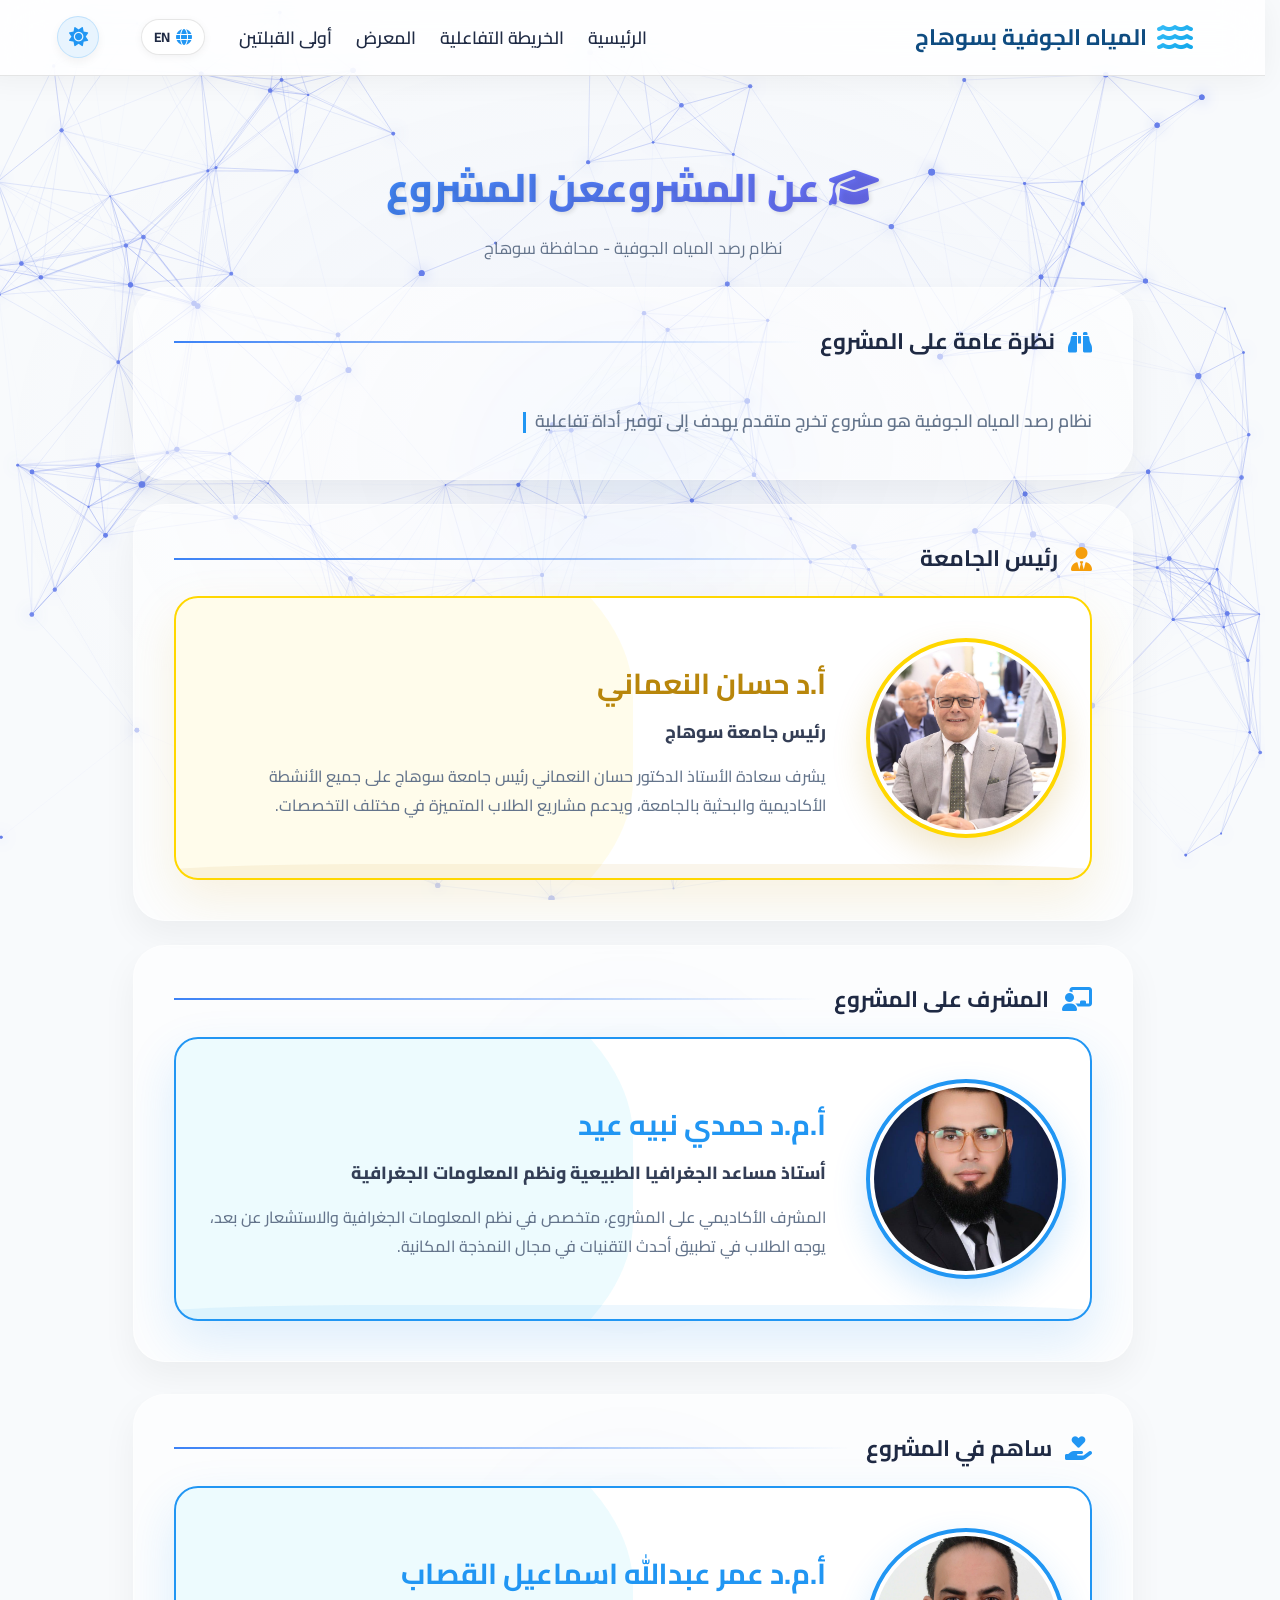
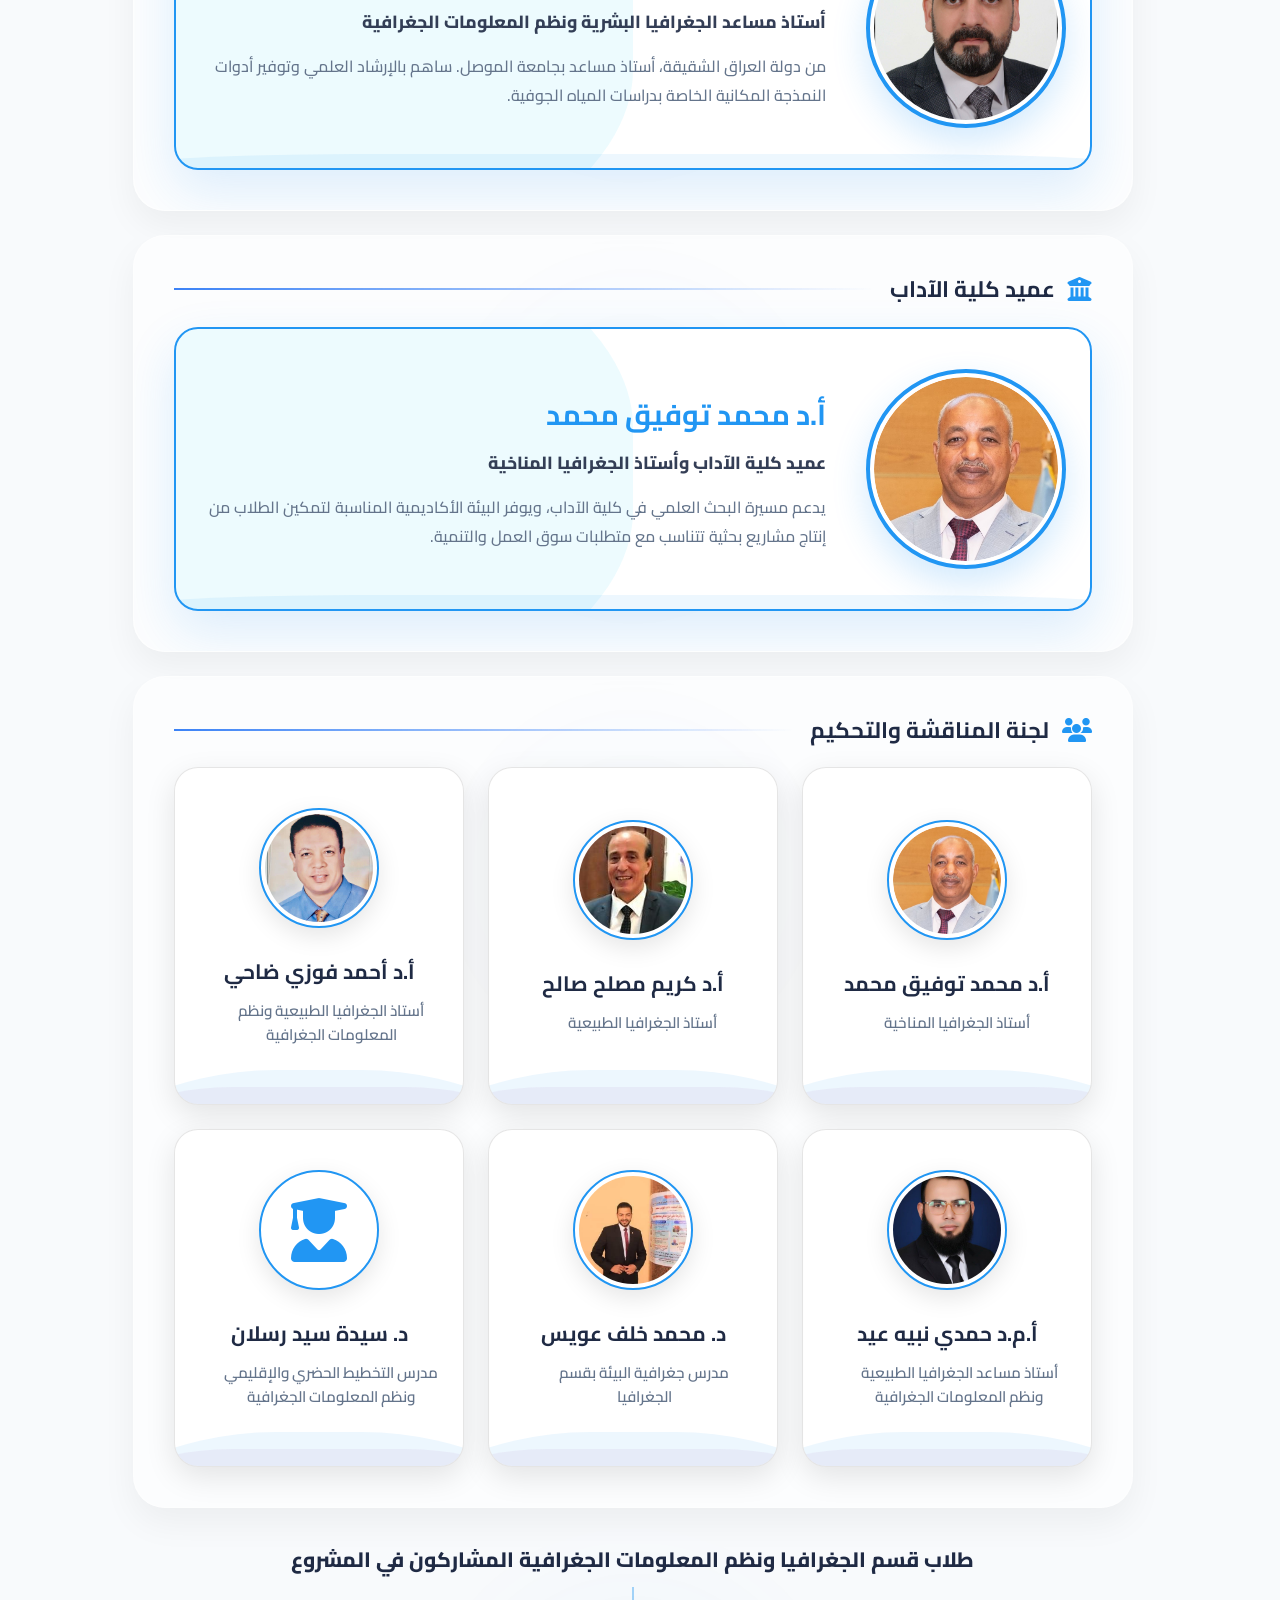
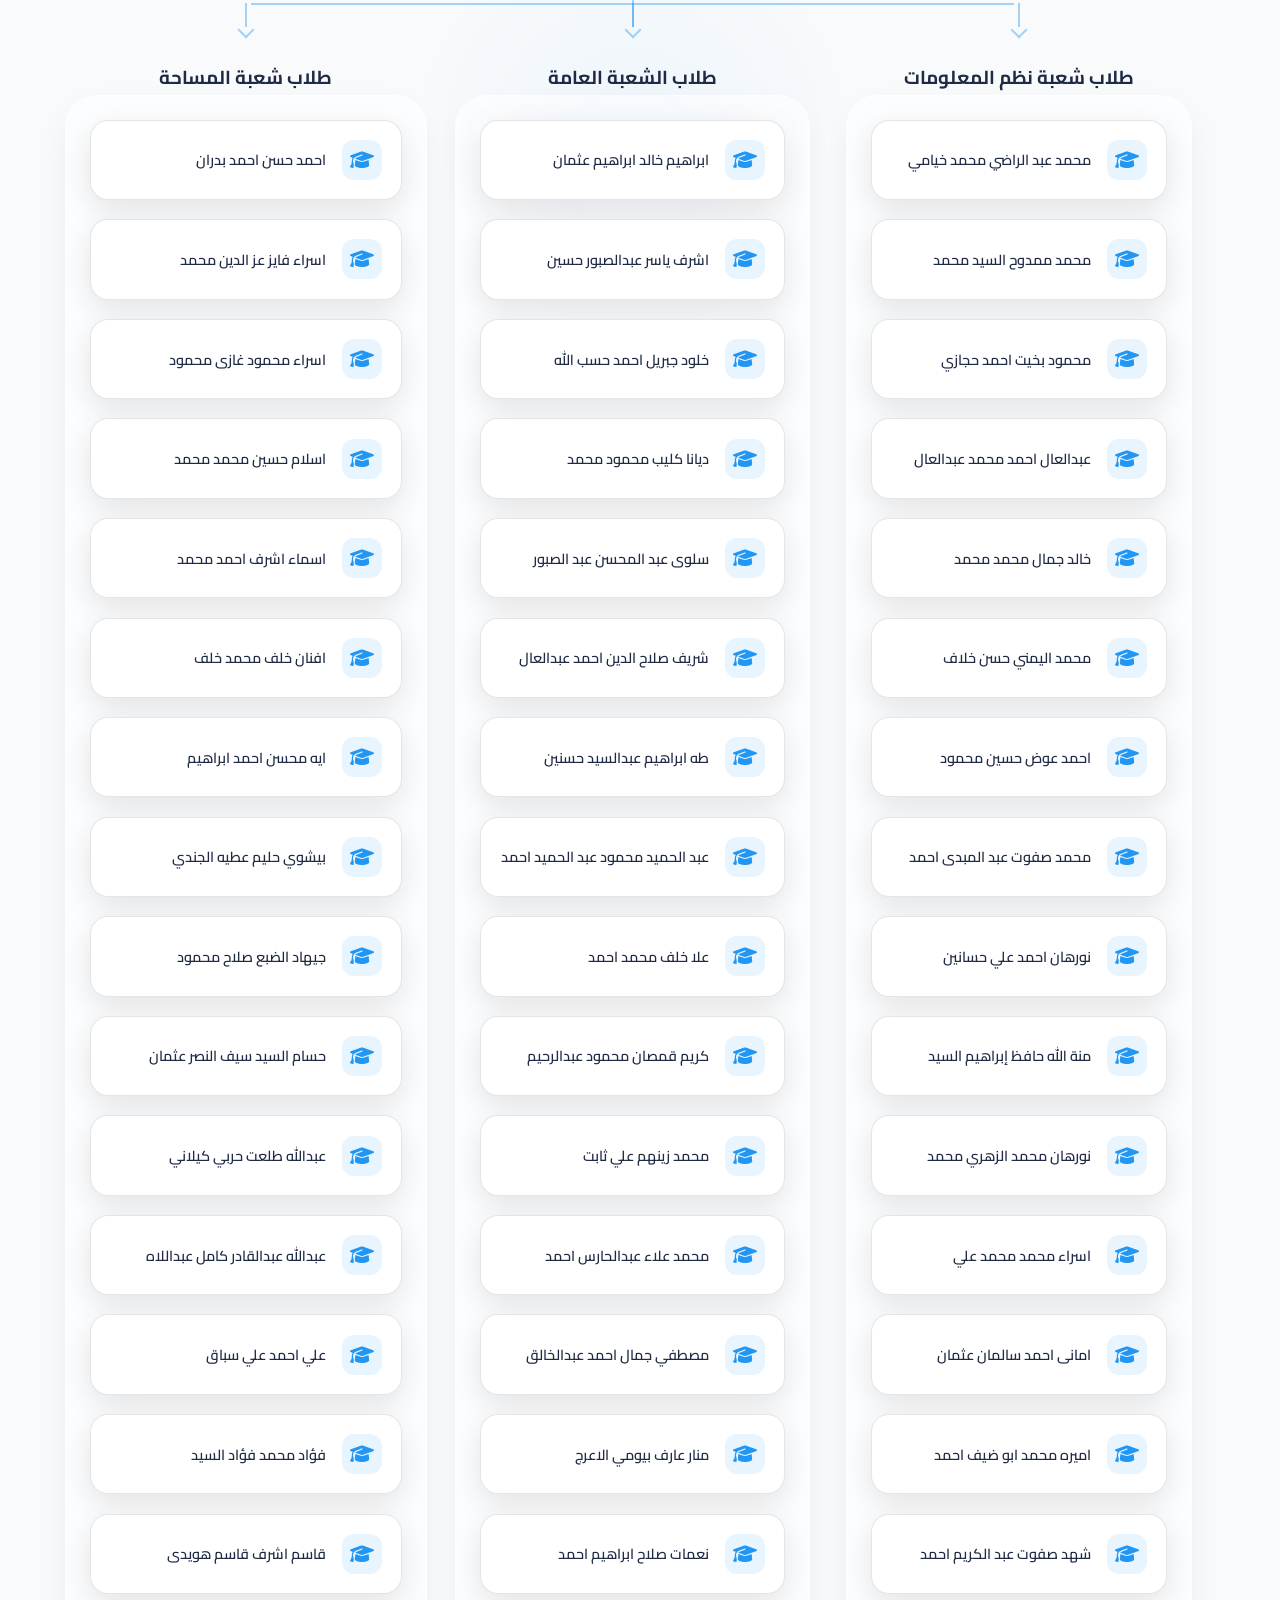
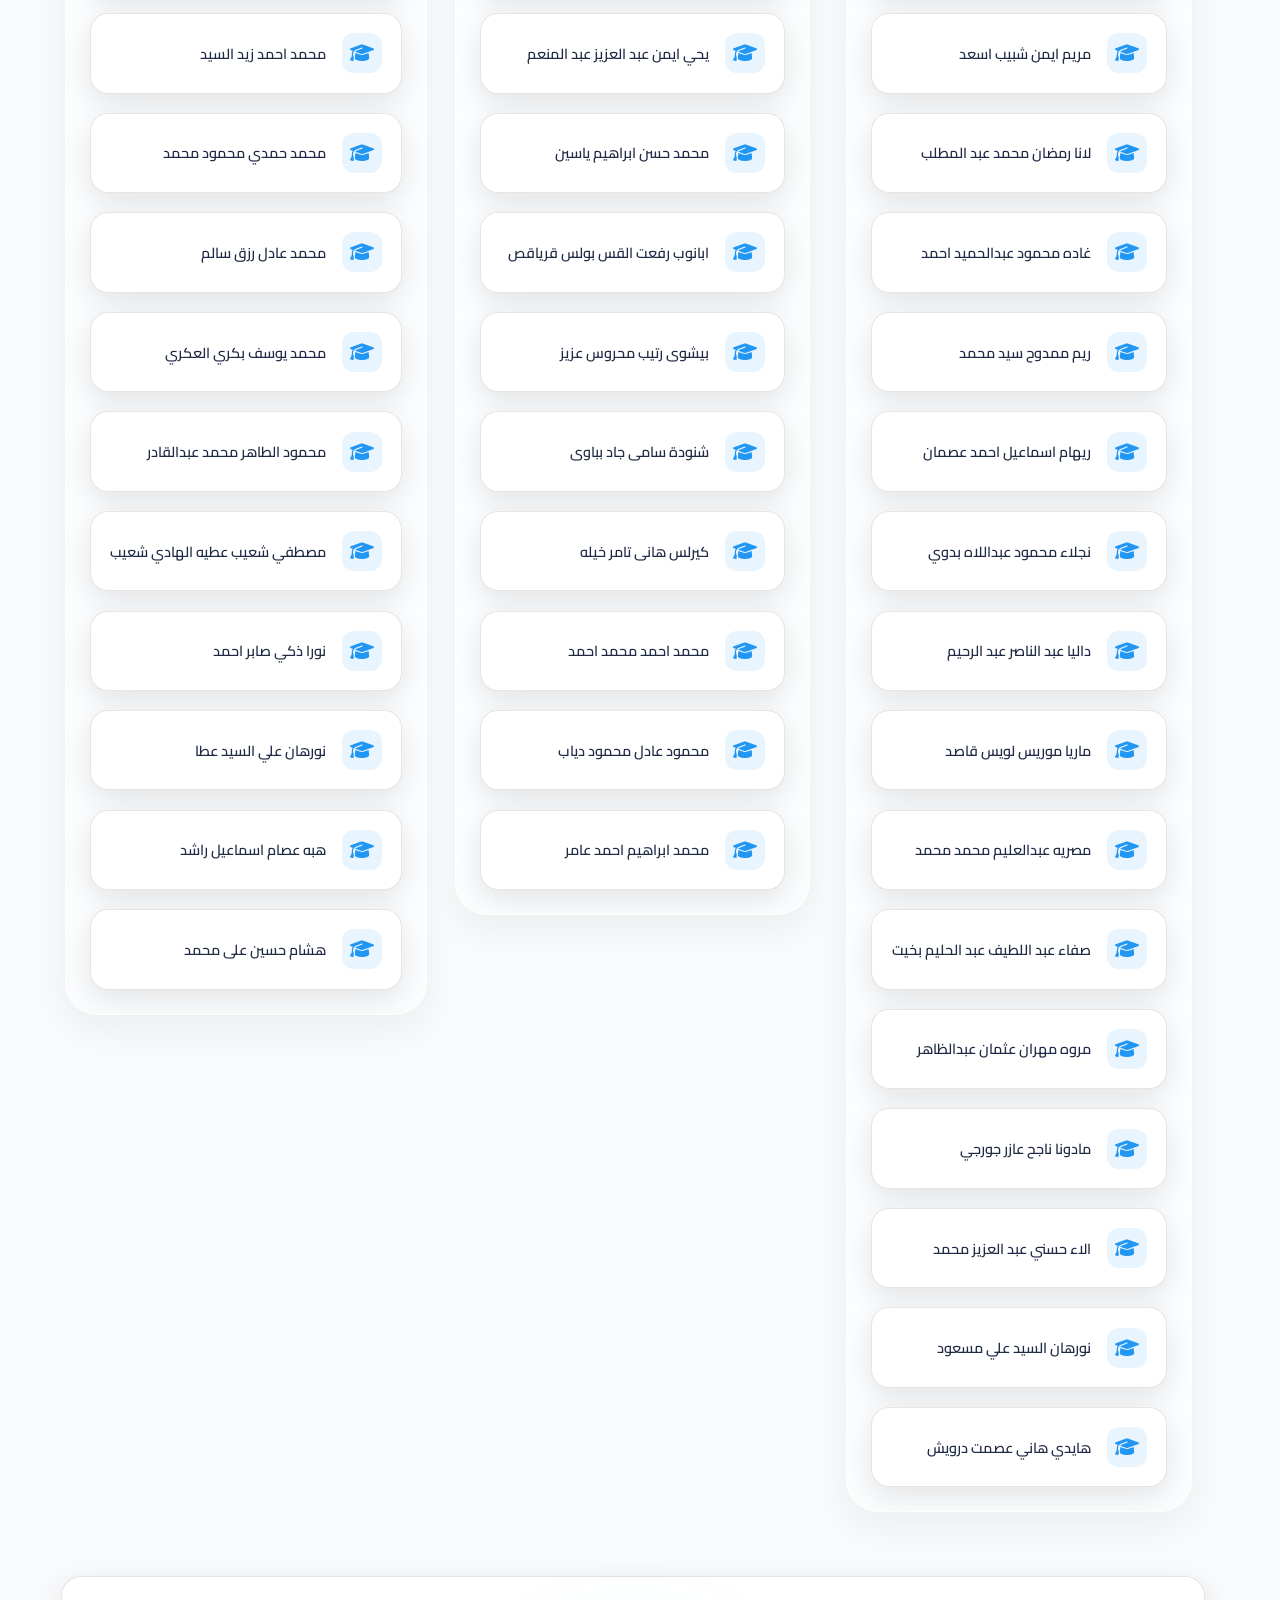
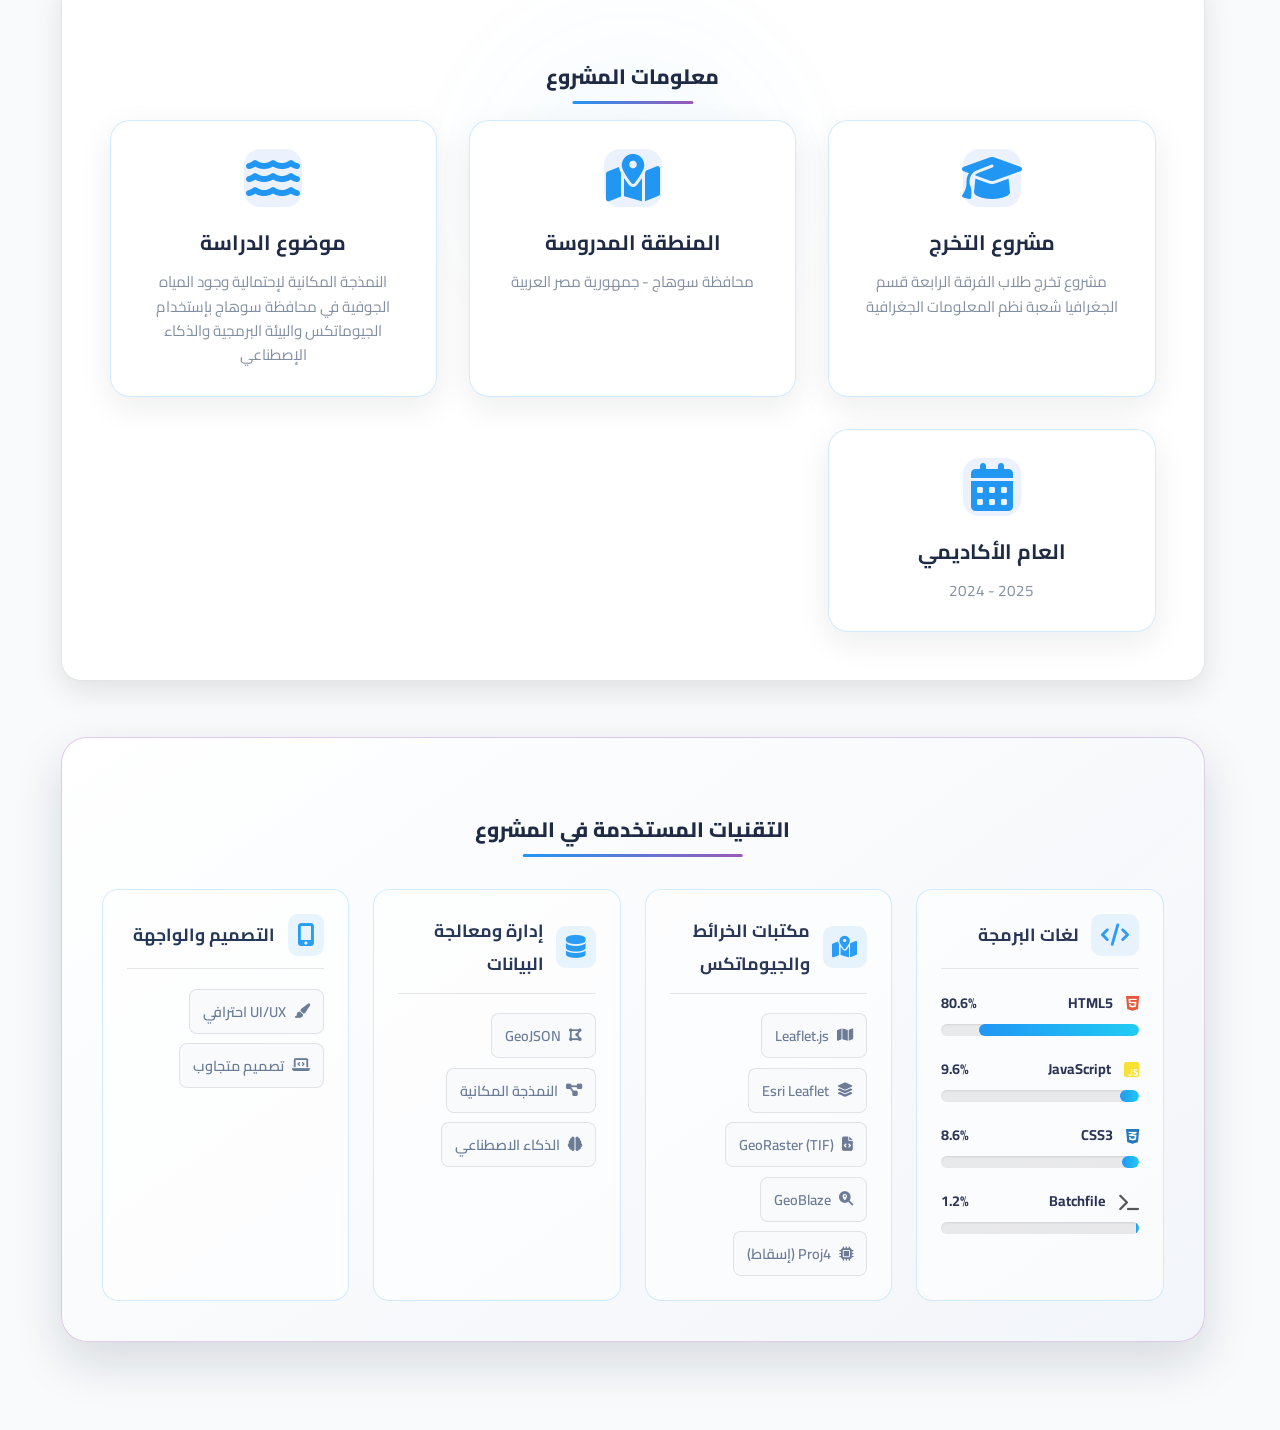
==== commit cd4a27ae: "Add files via upload" ====
--- a/about.html
+++ b/about.html
@@ -1,3 +1,4 @@
+<!DOCTYPE html>
 ﻿<!DOCTYPE html>
 <html lang="ar" dir="rtl">
 
@@ -28,6 +29,7 @@
     <!-- Fonts & Icons -->
     <link href="https://fonts.googleapis.com/css2?family=Cairo:wght@300;400;600;700;800&display=swap" rel="stylesheet">
     <link rel="stylesheet" href="https://cdnjs.cloudflare.com/ajax/libs/font-awesome/6.4.0/css/all.min.css">
+    <link rel="stylesheet" href="icon/css/all.min.css">
 
     <!-- Network Animation CSS -->
     <link rel="stylesheet" href="css/network-animation.css">
@@ -2832,7 +2834,6 @@
                 <a class="nav-link" href="groundwater.html" data-i18n="nav.map">الخريطة التفاعلية</a>
                 <a class="nav-link" href="gallery.html" data-i18n="nav.gallery">المعرض</a>
                 <a class="nav-link" href="palestine.html" data-i18n="nav.palestine">أولى القبلتين</a>
-                <a class="nav-link active" href="about.html" data-i18n="nav.about">عن المشروع</a>
                 <button class="theme-switcher-btn" id="theme-switcher" title="تبديل الوضع">
                     <i class="fas fa-sun"></i>
                 </button>
@@ -2868,11 +2869,9 @@
                         </div>
                         <div class="graduated-line"></div>
                     </div>
-                    <p class="member-description" data-i18n="about.overview.text"
+                    <p class="member-description"
                         style="font-size: 1.1rem; font-weight: 600; min-height: 60px; white-space: pre-line;">
-                        نظام رصد المياه الجوفية هو مشروع تخرج متقدم يهدف إلى توفير أداة تفاعلية لاستكشاف احتمالية وجود المياه الجوفية في محافظة سوهاج باستخدام أحدث تقنيات نظم المعلومات الجغرافية والخرائط التفاعلية.
-
-يجمع المشروع بين التقنيات الحديثة والبيانات الجغرافية لتقديم تجربة مستخدم متميزة تساعد الباحثين والمهتمين في مجال المياه الجوفية على اتخاذ قرارات مدروسة.
+                        <span id="overview-typewriter"></span><span class="cursor"></span>
                     </p>
                 </div>
             </section>
@@ -3001,7 +3000,7 @@
                     <div class="card-header-custom">
                         <div class="icon-title-wrapper">
                             <i class="fas fa-users"></i>
-                            <h2>لجنة المناقشة</h2>
+                            <h2 data-i18n="about.committee.section">لجنة المناقشة</h2>
                         </div>
                         <div class="graduated-line"></div>
                     </div>
@@ -3120,30 +3119,30 @@
                         <h3 class="subsection-title" data-i18n="about.students.general">طلاب الشعبة العامة</h3>
                         <div class="glass-wrapper" style="padding: 1.5rem;">
                             <div class="students-grid compact">
-                                <div class="student-chip">ابراهيم خالد ابراهيم عثمان</div>
-                                <div class="student-chip">اشرف ياسر عبدالصبور حسين</div>
-                                <div class="student-chip">خلود جبريل احمد حسب الله</div>
-                                <div class="student-chip">ديانا كليب محمود محمد</div>
-                                <div class="student-chip">سلوى عبد المحسن عبد الصبور</div>
-                                <div class="student-chip">شريف صلاح الدين احمد عبدالعال</div>
-                                <div class="student-chip">طه ابراهيم عبدالسيد حسنين</div>
-                                <div class="student-chip">عبد الحميد محمود عبد الحميد احمد</div>
-                                <div class="student-chip">علا خلف محمد احمد</div>
-                                <div class="student-chip">كريم قمصان محمود عبدالرحيم</div>
-                                <div class="student-chip">محمد زينهم علي ثابت</div>
-                                <div class="student-chip">محمد علاء عبدالحارس احمد</div>
-                                <div class="student-chip">مصطفي جمال احمد عبدالخالق</div>
-                                <div class="student-chip">منار عارف بيومي الاعرج</div>
-                                <div class="student-chip">نعمات صلاح ابراهيم احمد</div>
-                                <div class="student-chip">يحي ايمن عبد العزيز عبد المنعم</div>
-                                <div class="student-chip">محمد حسن ابراهيم ياسين</div>
-                                <div class="student-chip">ابانوب رفعت القس بولس قرياقص</div>
-                                <div class="student-chip">بيشوى رتيب محروس عزيز</div>
-                                <div class="student-chip">شنودة سامى جاد بباوى</div>
-                                <div class="student-chip">كيرلس هانى تامر خيله</div>
-                                <div class="student-chip">محمد احمد محمد احمد</div>
-                                <div class="student-chip">محمود عادل محمود دياب</div>
-                                <div class="student-chip">محمد ابراهيم احمد عامر</div>
+                                <div class="student-chip" data-i18n="student.general.1">ابراهيم خالد ابراهيم عثمان</div>
+                                <div class="student-chip" data-i18n="student.general.2">اشرف ياسر عبدالصبور حسين</div>
+                                <div class="student-chip" data-i18n="student.general.3">خلود جبريل احمد حسب الله</div>
+                                <div class="student-chip" data-i18n="student.general.4">ديانا كليب محمود محمد</div>
+                                <div class="student-chip" data-i18n="student.general.5">سلوى عبد المحسن عبد الصبور</div>
+                                <div class="student-chip" data-i18n="student.general.6">شريف صلاح الدين احمد عبدالعال</div>
+                                <div class="student-chip" data-i18n="student.general.7">طه ابراهيم عبدالسيد حسنين</div>
+                                <div class="student-chip" data-i18n="student.general.8">عبد الحميد محمود عبد الحميد احمد</div>
+                                <div class="student-chip" data-i18n="student.general.9">علا خلف محمد احمد</div>
+                                <div class="student-chip" data-i18n="student.general.10">كريم قمصان محمود عبدالرحيم</div>
+                                <div class="student-chip" data-i18n="student.general.11">محمد زينهم علي ثابت</div>
+                                <div class="student-chip" data-i18n="student.general.12">محمد علاء عبدالحارس احمد</div>
+                                <div class="student-chip" data-i18n="student.general.13">مصطفي جمال احمد عبدالخالق</div>
+                                <div class="student-chip" data-i18n="student.general.14">منار عارف بيومي الاعرج</div>
+                                <div class="student-chip" data-i18n="student.general.15">نعمات صلاح ابراهيم احمد</div>
+                                <div class="student-chip" data-i18n="student.general.16">يحي ايمن عبد العزيز عبد المنعم</div>
+                                <div class="student-chip" data-i18n="student.general.17">محمد حسن ابراهيم ياسين</div>
+                                <div class="student-chip" data-i18n="student.general.18">ابانوب رفعت القس بولس قرياقص</div>
+                                <div class="student-chip" data-i18n="student.general.19">بيشوى رتيب محروس عزيز</div>
+                                <div class="student-chip" data-i18n="student.general.20">شنودة سامى جاد بباوى</div>
+                                <div class="student-chip" data-i18n="student.general.21">كيرلس هانى تامر خيله</div>
+                                <div class="student-chip" data-i18n="student.general.22">محمد احمد محمد احمد</div>
+                                <div class="student-chip" data-i18n="student.general.23">محمود عادل محمود دياب</div>
+                                <div class="student-chip" data-i18n="student.general.24">محمد ابراهيم احمد عامر</div>
                             </div>
                         </div>
                     </div>
@@ -3154,31 +3153,31 @@
                         <h3 class="subsection-title" data-i18n="about.students.survey">طلاب شعبة المساحة</h3>
                         <div class="glass-wrapper" style="padding: 1.5rem;">
                             <div class="students-grid compact">
-                                <div class="student-chip">احمد حسن احمد بدران</div>
-                                <div class="student-chip">اسراء فايز عز الدين محمد</div>
-                                <div class="student-chip">اسراء محمود غازى محمود</div>
-                                <div class="student-chip">اسلام حسين محمد محمد</div>
-                                <div class="student-chip">اسماء اشرف احمد محمد</div>
-                                <div class="student-chip">افنان خلف محمد خلف</div>
-                                <div class="student-chip">ايه محسن احمد ابراهيم</div>
-                                <div class="student-chip">بيشوي حليم عطيه الجندي</div>
-                                <div class="student-chip">جيهاد الضبع صلاح محمود</div>
-                                <div class="student-chip">حسام السيد سيف النصر عثمان</div>
-                                <div class="student-chip">عبدالله طلعت حربي كيلاني</div>
-                                <div class="student-chip">عبدالله عبدالقادر كامل عبداللاه</div>
-                                <div class="student-chip">علي احمد علي سباق</div>
-                                <div class="student-chip">فؤاد محمد فؤاد السيد</div>
-                                <div class="student-chip">قاسم اشرف قاسم هويدى</div>
-                                <div class="student-chip">محمد احمد زيد السيد</div>
-                                <div class="student-chip">محمد حمدي محمود محمد</div>
-                                <div class="student-chip">محمد عادل رزق سالم</div>
-                                <div class="student-chip">محمد يوسف بكري العكري</div>
-                                <div class="student-chip">محمود الطاهر محمد عبدالقادر</div>
-                                <div class="student-chip">مصطفي شعيب عطيه الهادي شعيب</div>
-                                <div class="student-chip">نورا ذكي صابر احمد</div>
-                                <div class="student-chip">نورهان علي السيد عطا</div>
-                                <div class="student-chip">هبه عصام اسماعيل راشد</div>
-                                <div class="student-chip">هشام حسين على محمد</div>
+                                <div class="student-chip" data-i18n="student.survey.1">احمد حسن احمد بدران</div>
+                                <div class="student-chip" data-i18n="student.survey.2">اسراء فايز عز الدين محمد</div>
+                                <div class="student-chip" data-i18n="student.survey.3">اسراء محمود غازى محمود</div>
+                                <div class="student-chip" data-i18n="student.survey.4">اسلام حسين محمد محمد</div>
+                                <div class="student-chip" data-i18n="student.survey.5">اسماء اشرف احمد محمد</div>
+                                <div class="student-chip" data-i18n="student.survey.6">افنان خلف محمد خلف</div>
+                                <div class="student-chip" data-i18n="student.survey.7">ايه محسن احمد ابراهيم</div>
+                                <div class="student-chip" data-i18n="student.survey.8">بيشوي حليم عطيه الجندي</div>
+                                <div class="student-chip" data-i18n="student.survey.9">جيهاد الضبع صلاح محمود</div>
+                                <div class="student-chip" data-i18n="student.survey.10">حسام السيد سيف النصر عثمان</div>
+                                <div class="student-chip" data-i18n="student.survey.11">عبدالله طلعت حربي كيلاني</div>
+                                <div class="student-chip" data-i18n="student.survey.12">عبدالله عبدالقادر كامل عبداللاه</div>
+                                <div class="student-chip" data-i18n="student.survey.13">علي احمد علي سباق</div>
+                                <div class="student-chip" data-i18n="student.survey.14">فؤاد محمد فؤاد السيد</div>
+                                <div class="student-chip" data-i18n="student.survey.15">قاسم اشرف قاسم هويدى</div>
+                                <div class="student-chip" data-i18n="student.survey.16">محمد احمد زيد السيد</div>
+                                <div class="student-chip" data-i18n="student.survey.17">محمد حمدي محمود محمد</div>
+                                <div class="student-chip" data-i18n="student.survey.18">محمد عادل رزق سالم</div>
+                                <div class="student-chip" data-i18n="student.survey.19">محمد يوسف بكري العكري</div>
+                                <div class="student-chip" data-i18n="student.survey.20">محمود الطاهر محمد عبدالقادر</div>
+                                <div class="student-chip" data-i18n="student.survey.21">مصطفي شعيب عطيه الهادي شعيب</div>
+                                <div class="student-chip" data-i18n="student.survey.22">نورا ذكي صابر احمد</div>
+                                <div class="student-chip" data-i18n="student.survey.23">نورهان علي السيد عطا</div>
+                                <div class="student-chip" data-i18n="student.survey.24">هبه عصام اسماعيل راشد</div>
+                                <div class="student-chip" data-i18n="student.survey.25">هشام حسين على محمد</div>
                             </div>
                         </div>
                     </div>
@@ -3189,7 +3188,7 @@
 
             <!-- Project Info -->
             <section class="project-info">
-                <h2 class="section-title">معلومات المشروع</h2>
+                <h2 class="section-title" data-i18n="about.project.info">معلومات المشروع</h2>
                 <div class="info-grid">
                     <div class="info-item">
                         <div class="info-icon">
@@ -3364,13 +3363,19 @@
         // Initialize animations when page loads
         document.addEventListener('DOMContentLoaded', () => {
             // Typewriter Logic
-            const overviewText = window.i18n && window.i18n.lang === 'en' ? window.i18n.t('about.hero.typewriter') : "نظام رصد المياه الجوفية هو مشروع تخرج متقدم يهدف إلى توفير أداة تفاعلية لاستكشاف احتمالية وجود المياه الجوفية في محافظة سوهاج باستخدام أحدث تقنيات نظم المعلومات الجغرافية والخرائط التفاعلية.\n\nيجمع المشروع بين التقنيات الحديثة والبيانات الجغرافية لتقديم تجربة مستخدم متميزة تساعد الباحثين والمهتمين في مجال المياه الجوفية على اتخاذ قرارات مدروسة.";
+            let overviewText = "";
             const overviewElement = document.getElementById('overview-typewriter');
             let overviewIndex = 0;
             let overviewIsDeleting = false;
 
             function typeOverview() {
                 if (!overviewElement) return;
+
+                if (!overviewText) {
+                    overviewText = (window.i18n && typeof window.i18n.t === 'function') 
+                        ? window.i18n.t('about.hero.typewriter') 
+                        : "نظام رصد المياه الجوفية هو مشروع تخرج متقدم يهدف إلى توفير أداة تفاعلية لاستكشاف احتمالية وجود المياه الجوفية في محافظة سوهاج باستخدام أحدث تقنيات نظم المعلومات الجغرافية والخرائط التفاعلية.\n\nيجمع المشروع بين التقنيات الحديثة والبيانات الجغرافية لتقديم تجربة مستخدم متميزة تساعد الباحثين والمهتمين في مجال المياه الجوفية على اتخاذ قرارات مدروسة.";
+                }
 
                 const currentText = overviewText.substring(0, overviewIndex);
                 overviewElement.textContent = currentText;
@@ -3387,22 +3392,22 @@
                 }
             }
 
-                        // Inject translation for tech pills
-            setTimeout(() => {
-                if(window.i18n && window.i18n.lang === 'en') {
-                    document.querySelectorAll('.tech-pill, .info-description').forEach(pill => {
-                        pill.innerHTML = pill.innerHTML
-                                                       .replace("Proj4 (إسقاط)", "Proj4 (Projection)")
-                                                       .replace("النمذجة المكانية لإحتمالية وجود المياه الجوفية في محافظة سوهاج بإستخدام الجيوماتكس والبيئة البرمجية والذكاء الإصطناعي", "Spatial Modeling of Groundwater Potential in Sohag Governorate using Geomatics, Programming Environments & AI")
-                                                       .replace("النمذجة المكانية", "Spatial Modeling")
-                                                       .replace("الذكاء الاصطناعي", "Artificial Intelligence")
-                                                       .replace("UI/UX احترافي", "Professional UI/UX")
-                                                       .replace("تصميم متجاوب", "Responsive Design")
-                                                       .replace("محافظة سوهاج - جمهورية مصر العربية", "Sohag Governorate - Arab Republic of Egypt")
-                                                       .replace("مشروع تخرج طلاب الفرقة الرابعة قسم الجغرافيا شعبة نظم المعلومات الجغرافية", "Graduation project for 4th year students, Geography Dept, GIS Section");
-                    });
-                }
-            }, 200);
+                        // Inject translation for tech pills
+            setTimeout(() => {
+                if(window.i18n && window.i18n.lang === 'en') {
+                    document.querySelectorAll('.tech-pill, .info-description').forEach(pill => {
+                        pill.innerHTML = pill.innerHTML
+                                                       .replace("Proj4 (إسقاط)", "Proj4 (Projection)")
+                                                       .replace("النمذجة المكانية لإحتمالية وجود المياه الجوفية في محافظة سوهاج بإستخدام الجيوماتكس والبيئة البرمجية والذكاء الإصطناعي", "Spatial Modeling of Groundwater Potential in Sohag Governorate using Geomatics, Programming Environments & AI")
+                                                       .replace("النمذجة المكانية", "Spatial Modeling")
+                                                       .replace("الذكاء الاصطناعي", "Artificial Intelligence")
+                                                       .replace("UI/UX احترافي", "Professional UI/UX")
+                                                       .replace("تصميم متجاوب", "Responsive Design")
+                                                       .replace("محافظة سوهاج - جمهورية مصر العربية", "Sohag Governorate - Arab Republic of Egypt")
+                                                       .replace("مشروع تخرج طلاب الفرقة الرابعة قسم الجغرافيا شعبة نظم المعلومات الجغرافية", "Graduation project for 4th year students, Geography Dept, GIS Section");
+                    });
+                }
+            }, 200);
             // Start Typewriter
             typeOverview();
 
